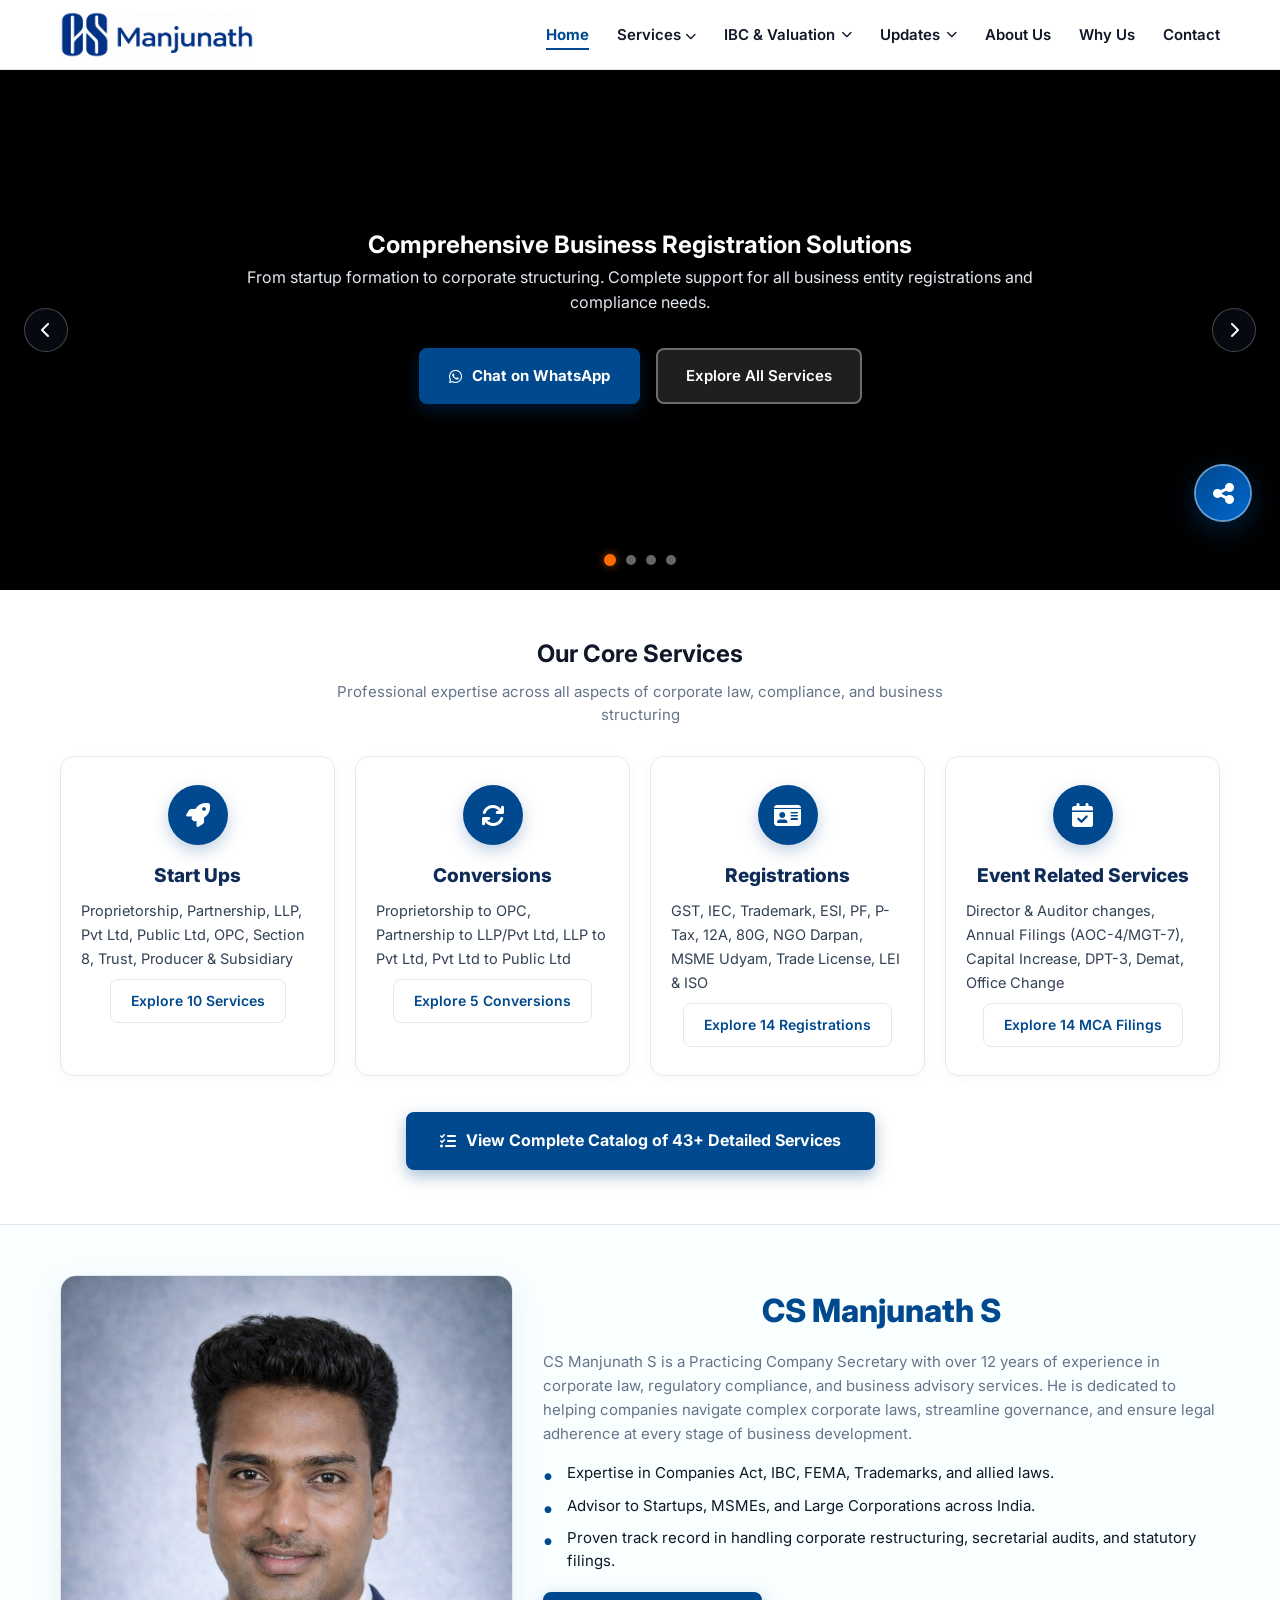
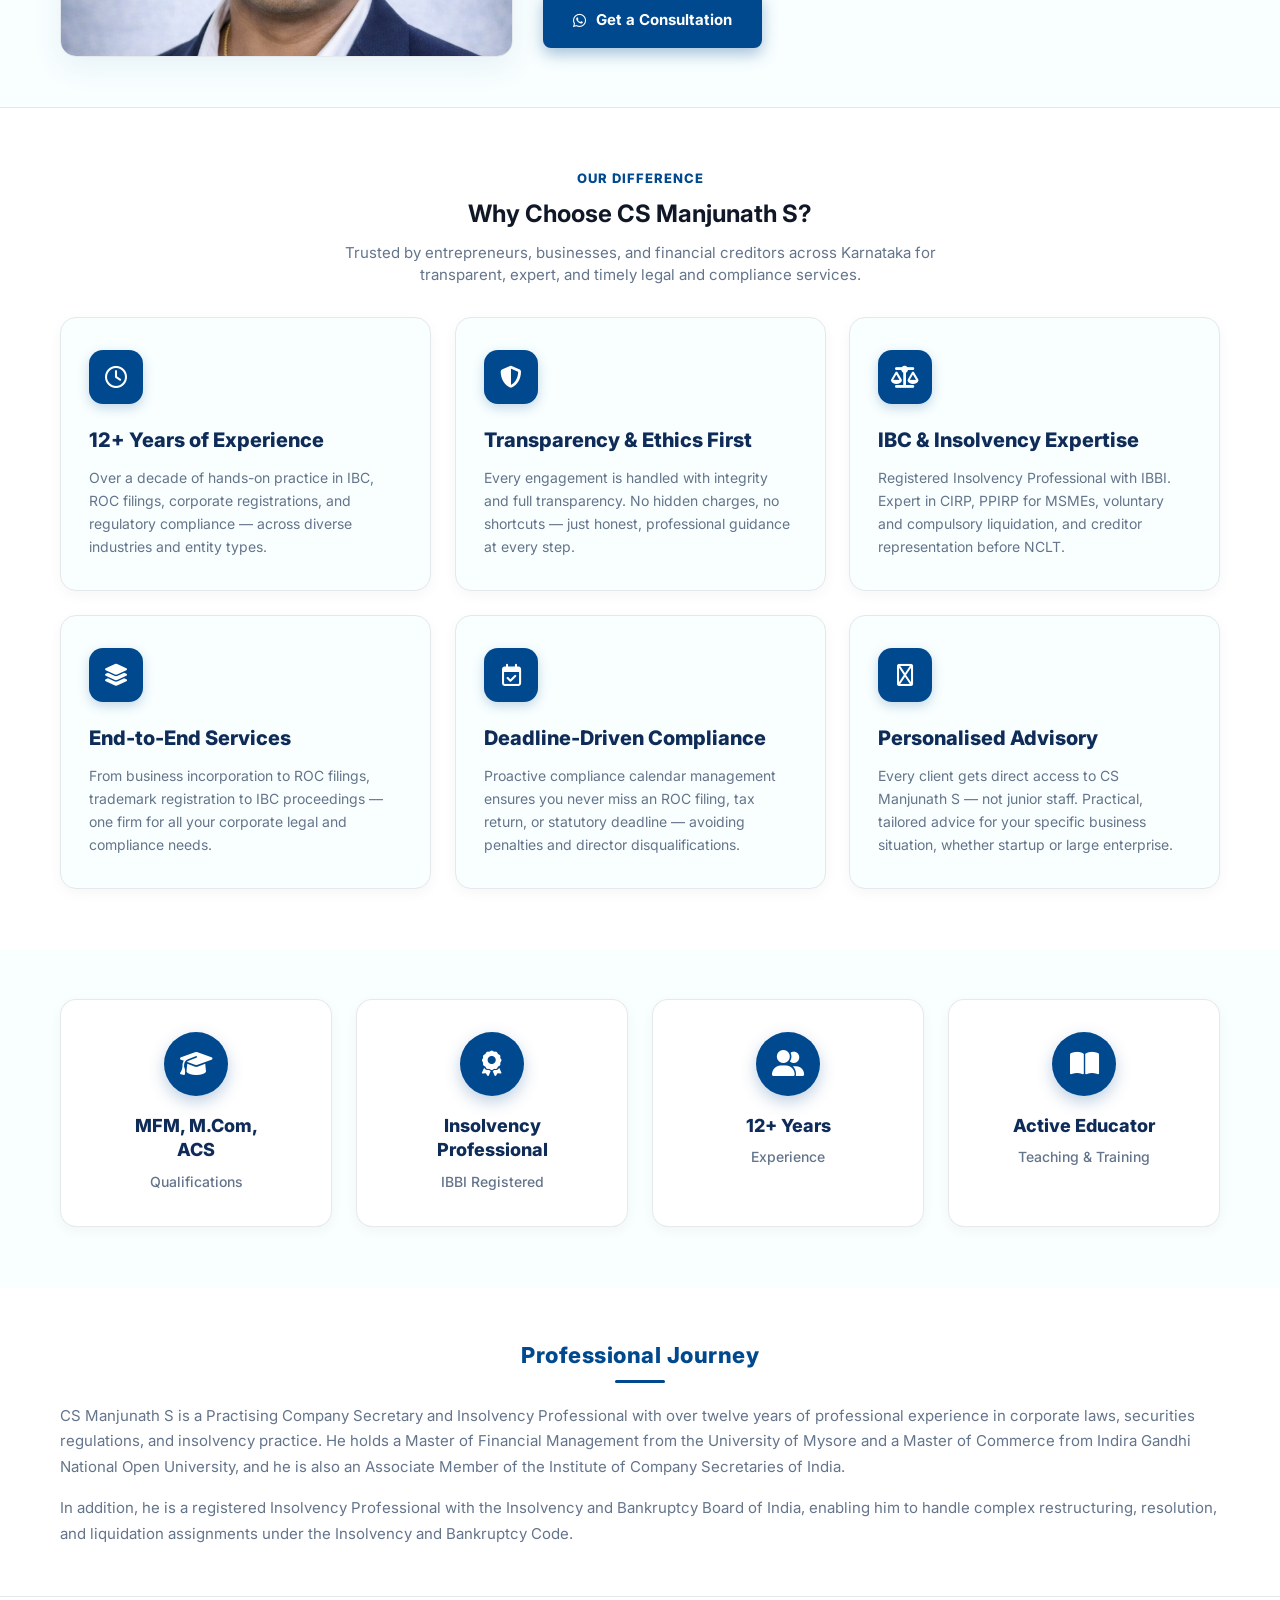
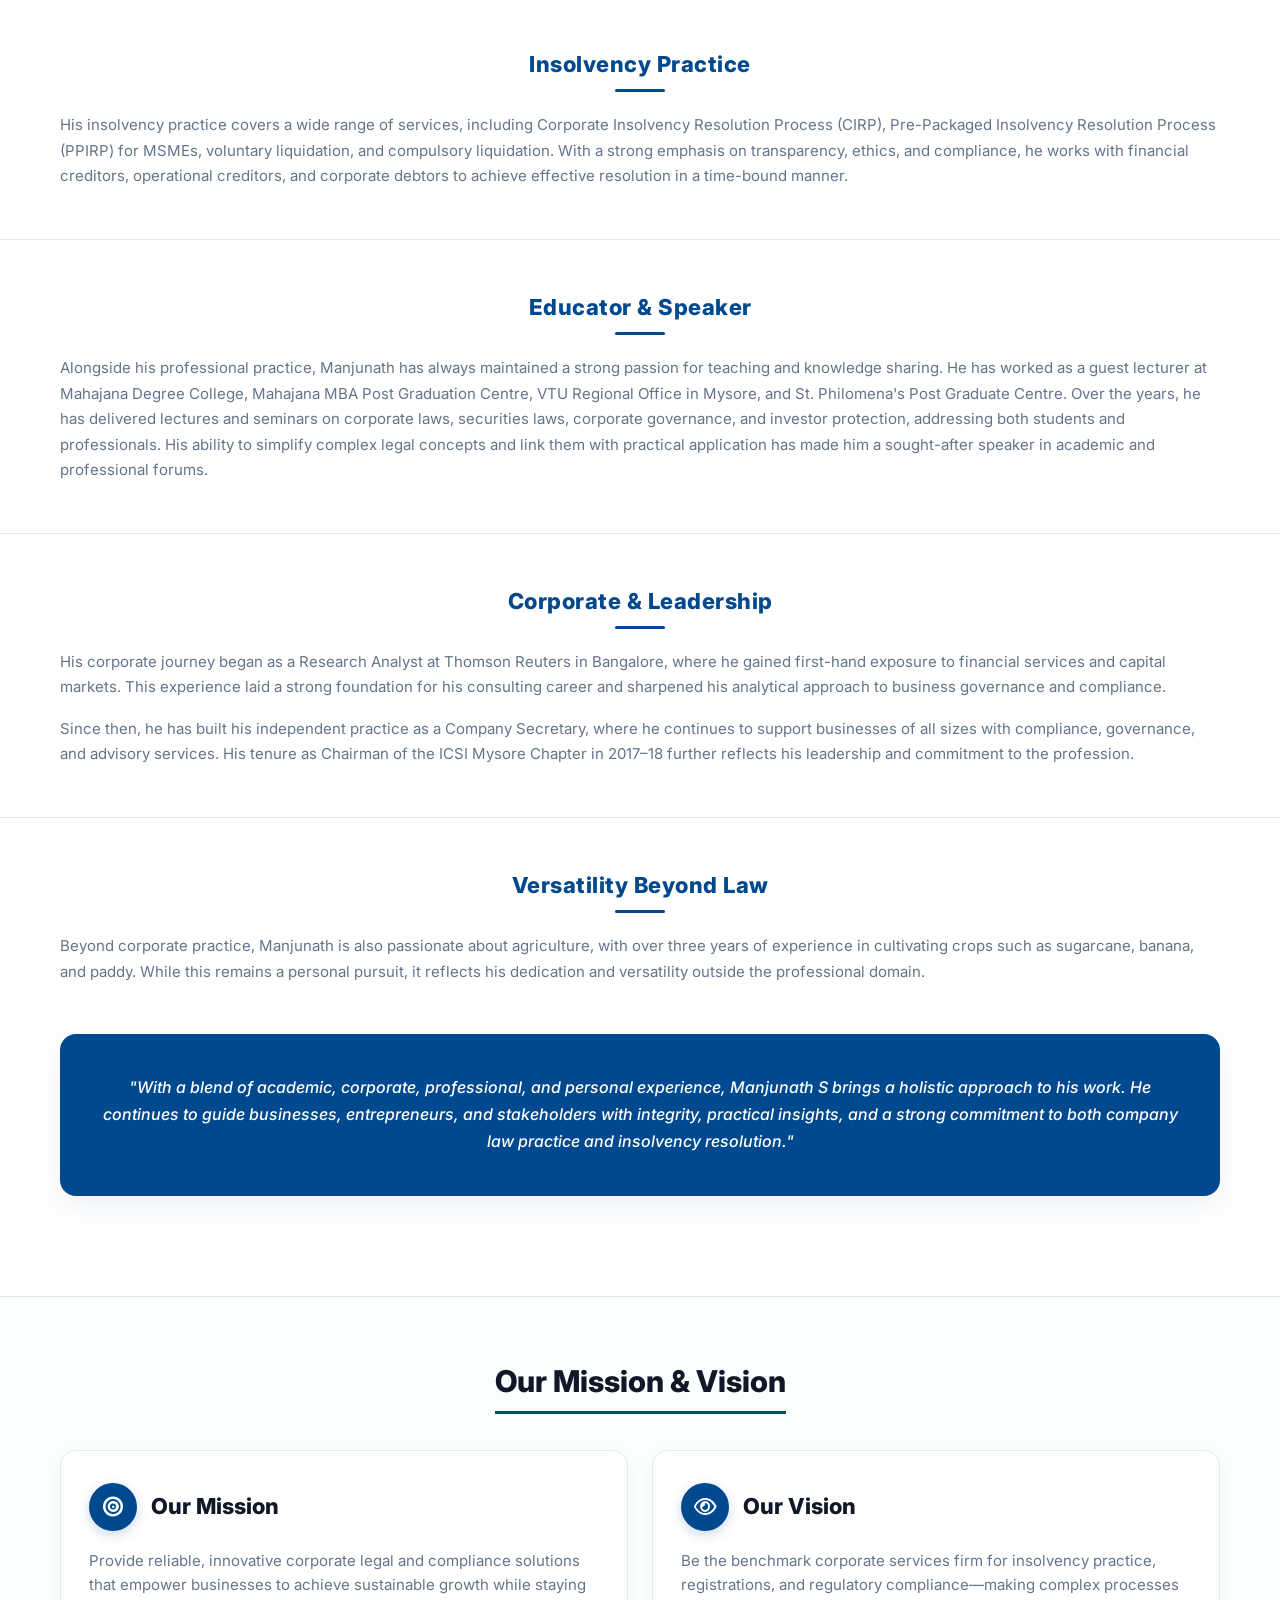
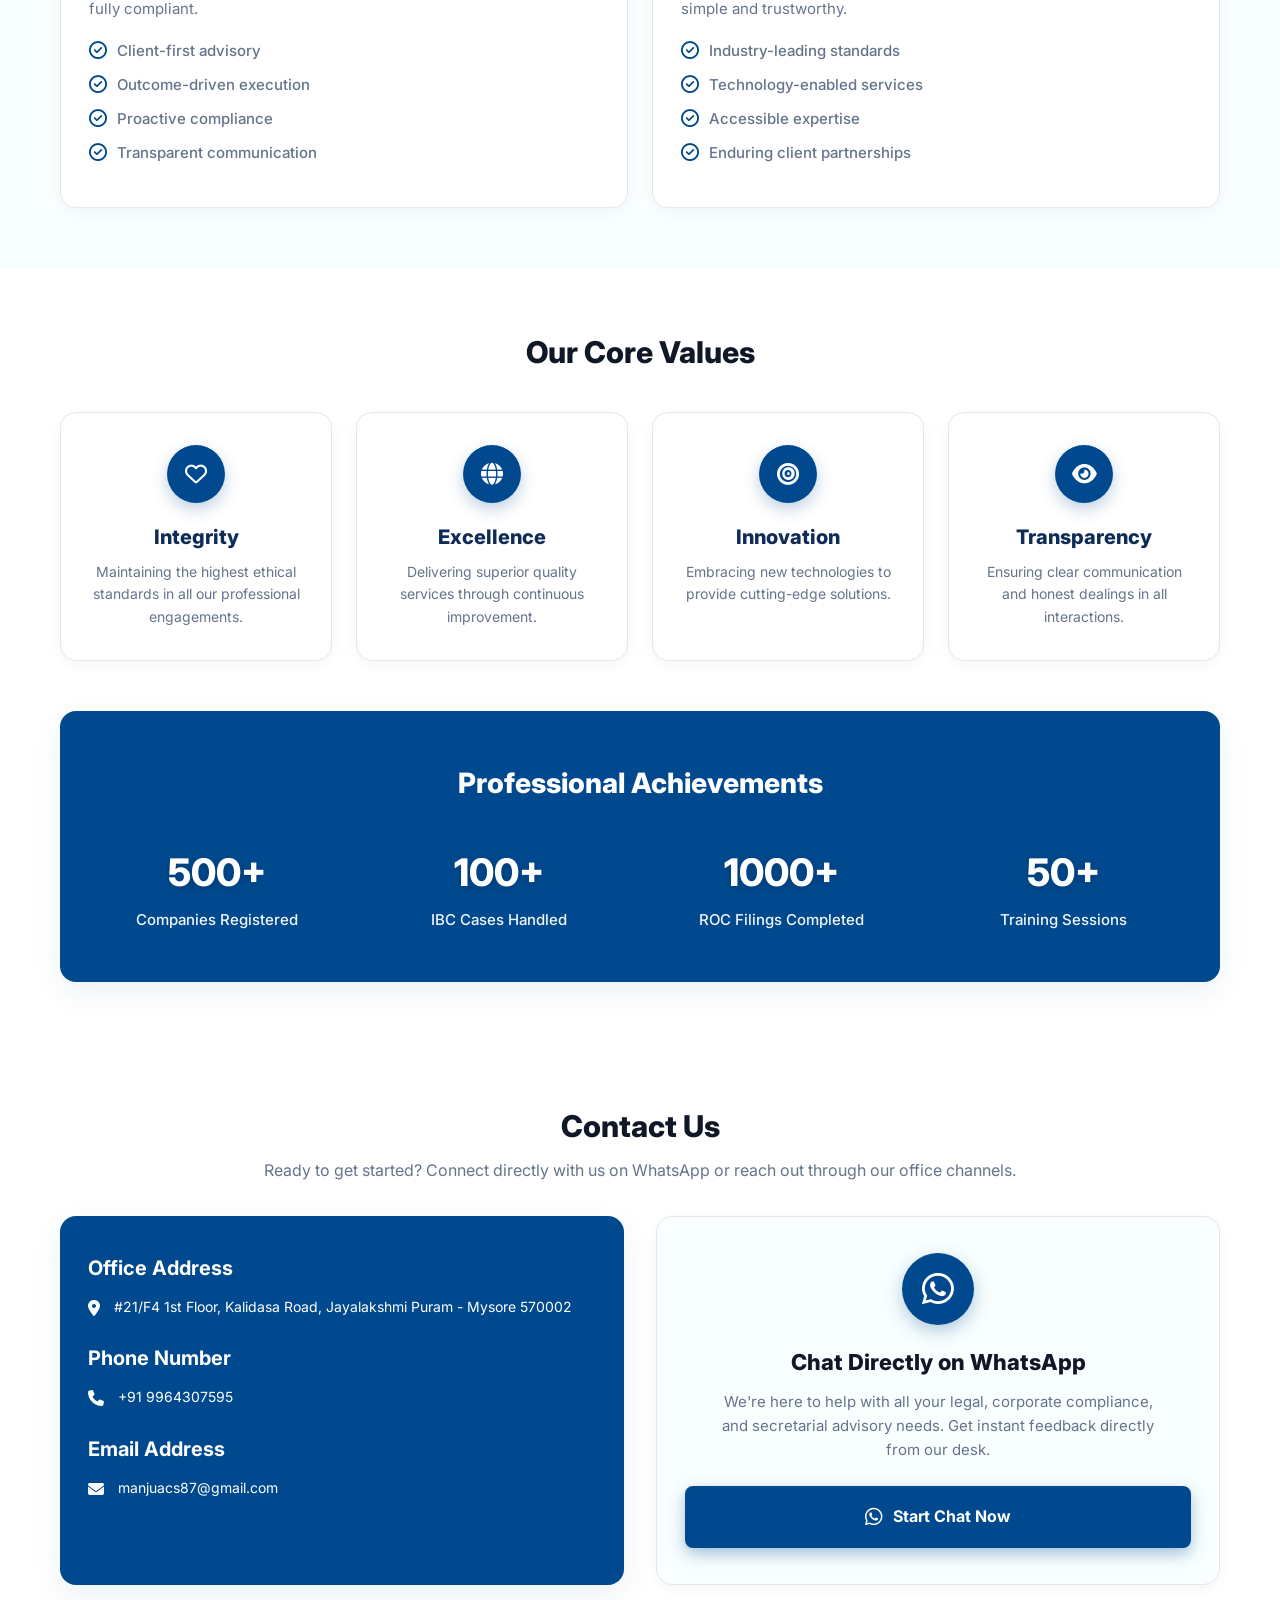
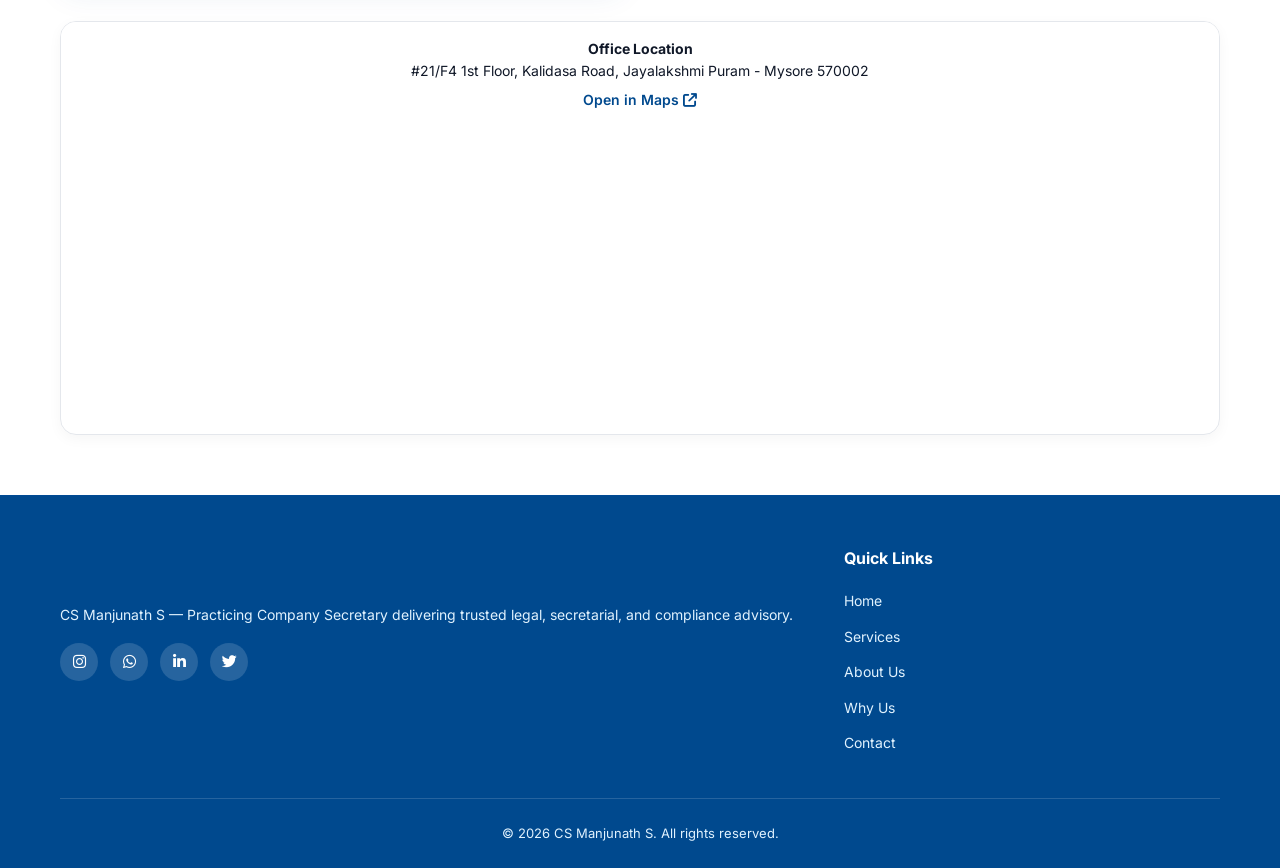
==== index.html @ 54cbf6e0 "Add Google Search Console verification meta tag to all pages" ====
<!DOCTYPE html>
<html lang="en">
<head>
    <meta charset="UTF-8">
    <meta name="google-site-verification" content="hs1H9iYEh0L45tW0rpivCThTVf-tTQm9_wC4RE9LnFQ">
    <meta name="viewport" content="width=device-width, initial-scale=1.0">
        <!-- Primary SEO Meta Tags -->
    <meta name="description" content="CS Manjunath S – Top-rated Practicing Company Secretary in Mysuru (Mysore), Karnataka. Expert in company registration, ROC filings, IBC, FEMA, Trademark & Secretarial Audit. Trusted by startups, MSMEs & corporates across Karnataka.">
    <meta name="keywords" content="company secretary Mysuru, company secretary Mysore, CS Manjunath, corporate compliance Mysuru, business registration Mysore, ROC filing Mysuru, company law Mysore, startup registration Mysuru, trademark registration Mysore, FEMA compliance Karnataka, secretarial audit Mysuru, sole proprietorship Mysore, private limited company registration Mysuru, partnership firm Mysore, LLP registration Mysuru">
    <meta name="author" content="CS Manjunath S">
    <meta name="robots" content="index, follow, max-snippet:-1, max-image-preview:large, max-video-preview:-1">
    <meta name="geo.region" content="IN-KA">
    <meta name="geo.placename" content="Mysuru, Karnataka, India">
    <meta name="language" content="English">

    <!-- Canonical URL -->
    <link rel="canonical" href="https://www.csmanjunath.com/index.html">

    <!-- Open Graph / Facebook / WhatsApp / LinkedIn -->
    <meta property="og:type" content="website">
    <meta property="og:url" content="https://www.csmanjunath.com/">
    <meta property="og:title" content="CS Manjunath S – Practicing Company Secretary | Mysuru, Karnataka">
    <meta property="og:description" content="Expert company secretary services in Mysuru. Business registration, ROC filings, IBC advisory, FEMA compliance, Trademark. Trusted by 500+ clients across Karnataka.">
    <meta property="og:image" content="https://www.csmanjunath.com/cs_manjunath_profile.jpg">
    <meta property="og:image:width" content="800">
    <meta property="og:image:height" content="1000">
    <meta property="og:site_name" content="CS Manjunath S | Company Secretary Mysuru">
    <meta property="og:locale" content="en_IN">

    <!-- Twitter Card -->
    <meta name="twitter:card" content="summary_large_image">
    <meta name="twitter:title" content="CS Manjunath S – Practicing Company Secretary | Mysuru, Karnataka">
    <meta name="twitter:description" content="Expert company secretary services in Mysuru. Business registration, ROC filings, IBC advisory, FEMA compliance, Trademark. Trusted by 500+ clients across Karnataka.">
    <meta name="twitter:image" content="https://www.csmanjunath.com/cs_manjunath_profile.jpg">
    
    <!-- ProfessionalService + LocalBusiness Schema (Homepage) -->
    <script type="application/ld+json">
    {
      "@context": "https://schema.org",
      "@type": ["ProfessionalService", "LocalBusiness"],
      "name": "CS Manjunath S – Company Secretary",
      "alternateName": "CS Manjunath",
      "description": "Practicing Company Secretary in Mysuru offering corporate law, business registration, ROC filings, IBC advisory, FEMA, Trademark and compliance services.",
      "url": "https://www.csmanjunath.com",
      "logo": "https://www.csmanjunath.com/cs_manjunath_logo.png",
      "image": "https://www.csmanjunath.com/cs_manjunath_profile.jpg",
      "telephone": "+91-9964307595",
      "email": "csmanjunaths@gmail.com",
      "founder": {
        "@type": "Person",
        "name": "Manjunath S",
        "jobTitle": "Practicing Company Secretary",
        "honorificPrefix": "CS",
        "alumniOf": "Institute of Company Secretaries of India (ICSI)"
      },
      "address": {
        "@type": "PostalAddress",
        "addressLocality": "Mysuru",
        "addressRegion": "Karnataka",
        "addressCountry": "IN"
      },
      "geo": {
        "@type": "GeoCoordinates",
        "latitude": "12.2958",
        "longitude": "76.6394"
      },
      "areaServed": [
        { "@type": "City", "name": "Mysuru" },
        { "@type": "City", "name": "Mysore" },
        { "@type": "State", "name": "Karnataka" },
        { "@type": "Country", "name": "India" }
      ],
      "hasOfferCatalog": {
        "@type": "OfferCatalog",
        "name": "Company Secretary Services",
        "itemListElement": [
          { "@type": "Offer", "itemOffered": { "@type": "Service", "name": "Company Registration & Incorporation" } },
          { "@type": "Offer", "itemOffered": { "@type": "Service", "name": "ROC Filings & Annual Compliance" } },
          { "@type": "Offer", "itemOffered": { "@type": "Service", "name": "IBC & Insolvency Advisory" } },
          { "@type": "Offer", "itemOffered": { "@type": "Service", "name": "Trademark Registration" } },
          { "@type": "Offer", "itemOffered": { "@type": "Service", "name": "FEMA Compliance" } },
          { "@type": "Offer", "itemOffered": { "@type": "Service", "name": "Secretarial Audit" } },
          { "@type": "Offer", "itemOffered": { "@type": "Service", "name": "Business Valuation" } }
        ]
      },
      "sameAs": [
        "https://www.instagram.com/manjuacs33",
        "https://wa.me/919964307595"
      ],
      "priceRange": "₹₹",
      "openingHours": "Mo-Sa 09:00-18:00",
      "currenciesAccepted": "INR",
      "paymentAccepted": "Cash, Bank Transfer, UPI"
    }
    </script>
    <!-- BreadcrumbList Schema -->
    <script type="application/ld+json">
    {
      "@context": "https://schema.org",
      "@type": "BreadcrumbList",
      "itemListElement": [
        { "@type": "ListItem", "position": 1, "name": "Home", "item": "https://www.csmanjunath.com/" }
      ]
    }
    </script>
    <title>CS Manjunath S | Practicing Company Secretary Mysuru | Corporate Law & Compliance</title>
    <!-- Font Awesome Icons -->
    <link rel="stylesheet" href="https://cdnjs.cloudflare.com/ajax/libs/font-awesome/6.4.0/css/all.min.css">
    <!-- Google Fonts (Inter) -->
    <link href="https://fonts.googleapis.com/css2?family=Inter:wght@400;500;600;700;800&display=swap" rel="stylesheet">
    
    <link rel="stylesheet" href="style.css">
</head>
<body id="top-anchor">
    <h1 class="seo-h1-hidden">Practicing Company Secretary in Mysuru | CS Manjunath S</h1>

    <!-- Header Navigation (Ordered: Home -> Services -> About Us -> Why Us -> Contact) -->
        <!-- Header Navigation -->
        <!-- Header Navigation -->
    <header>
        <div class="container nav-wrapper">
            <div class="logo" id="logoHomeBtn">
                <a href="index.html" id="logoLink">
                    <img src="cs_manjunath_logo.png" alt="CS Manjunath Logo" class="brand-logo-img">
                </a>
            </div>
            <ul class="nav-links" id="navLinks">
                <li><a href="index.html" class="active-nav">Home</a></li>
                <li class="nav-dropdown">
                    <a href="services.html" >Services <i class="fa-solid fa-chevron-down dropdown-arrow"></i></a>
                    <ul class="dropdown-menu">
                        <li class="has-nested">
                            <a href="services.html?part=part-1"><i class="fa-solid fa-rocket"></i> Part 1 - Start-ups and Incorporation <i class="fa-solid fa-chevron-right nested-arrow"></i></a>
                            <ul class="nested-sub-menu">
    <li><a href="services.html?part=part-1&service=sole-proprietorship">Sole Proprietorship</a></li>
    <li><a href="services.html?part=part-1&service=partnership-firm">Partnership Firm</a></li>
    <li><a href="services.html?part=part-1&service=limited-liability-partnership-llp">Limited Liability Partnership (LLP)</a></li>
    <li><a href="services.html?part=part-1&service=private-limited-company">Private Limited Company</a></li>
    <li><a href="services.html?part=part-1&service=public-limited-company">Public Limited Company</a></li>
    <li><a href="services.html?part=part-1&service=one-person-company-opc">One Person Company (OPC)</a></li>
    <li><a href="services.html?part=part-1&service=section-8-company-ngo">Section 8 Company (NGO)</a></li>
    <li><a href="services.html?part=part-1&service=trust">Trust</a></li>
    <li><a href="services.html?part=part-1&service=producer-company">PRODUCER COMPANY</a></li>
    <li><a href="services.html?part=part-1&service=indian-subsidiary-company">INDIAN SUBSIDIARY COMPANY</a></li>
</ul>

                        </li>
                        <li class="has-nested">
                            <a href="services.html?part=part-2"><i class="fa-solid fa-arrows-rotate"></i> Part 2 - Business Conversion <i class="fa-solid fa-chevron-right nested-arrow"></i></a>
                            <ul class="nested-sub-menu">
    <li><a href="services.html?part=part-2&service=proprietorship-to-opc-one-person-company">Proprietorship to OPC (One Person Company)</a></li>
    <li><a href="services.html?part=part-2&service=partnership-firm-to-llp">Partnership Firm to LLP</a></li>
    <li><a href="services.html?part=part-2&service=partnership-firm-to-private-limited-company">Partnership Firm to Private Limited Company</a></li>
    <li><a href="services.html?part=part-2&service=llp-to-private-limited-company">LLP to Private Limited Company</a></li>
    <li><a href="services.html?part=part-2&service=private-limited-company-to-public-limited-company">Private Limited Company to Public Limited Company</a></li>
</ul>

                        </li>
                        <li class="has-nested">
                            <a href="services.html?part=part-3"><i class="fa-solid fa-id-card"></i> Part 3 - Registrations <i class="fa-solid fa-chevron-right nested-arrow"></i></a>
                            <ul class="nested-sub-menu">
    <li><a href="services.html?part=part-3&service=gst-registration-including-amendments-lut">GST Registration (Including Amendments & LUT)</a></li>
    <li><a href="services.html?part=part-3&service=iec-code-import-export-code">IEC Code (Import Export Code)</a></li>
    <li><a href="services.html?part=part-3&service=trademark-registration">Trademark Registration</a></li>
    <li><a href="services.html?part=part-3&service=esi-registration">ESI Registration</a></li>
    <li><a href="services.html?part=part-3&service=pf-registration">PF Registration</a></li>
    <li><a href="services.html?part=part-3&service=professional-tax-registration">Professional Tax Registration</a></li>
    <li><a href="services.html?part=part-3&service=12a-registration">12A Registration</a></li>
    <li><a href="services.html?part=part-3&service=80g-registration">80G Registration</a></li>
    <li><a href="services.html?part=part-3&service=ngo-darpan-registration">NGO Darpan Registration</a></li>
    <li><a href="services.html?part=part-3&service=shops-establishment-registration">Shops & Establishment Registration</a></li>
    <li><a href="services.html?part=part-3&service=udyam-registration-msme">Udyam Registration (MSME)</a></li>
    <li><a href="services.html?part=part-3&service=trade-license">Trade License</a></li>
    <li><a href="services.html?part=part-3&service=legal-entity-identifier-lei">Legal Entity Identifier (LEI)</a></li>
    <li><a href="services.html?part=part-3&service=iso-registration">ISO Registration</a></li>
</ul>

                        </li>
                        <li class="has-nested">
                            <a href="services.html?part=part-4"><i class="fa-solid fa-briefcase"></i> Part 4 - Corporate Advisory Services <i class="fa-solid fa-chevron-right nested-arrow"></i></a>
                            <ul class="nested-sub-menu">
    <li><a href="services.html?part=part-4&service=secretarial-audit-legal-due-diligence">Secretarial Audit & Legal Due Diligence</a></li>
    <li><a href="services.html?part=part-4&service=board-general-meeting-advisory">Board & General Meeting Advisory</a></li>
    <li><a href="services.html?part=part-4&service=corporate-governance-policy-drafting">Corporate Governance & Policy Drafting</a></li>
</ul>

                        </li>
                        <li class="has-nested">
                            <a href="services.html?part=part-5"><i class="fa-solid fa-calendar-check"></i> Part 5 - MCA Event-Based Services <i class="fa-solid fa-chevron-right nested-arrow"></i></a>
                            <ul class="nested-sub-menu">
    <li><a href="services.html?part=part-5&service=appointment-of-director">Appointment of Director</a></li>
    <li><a href="services.html?part=part-5&service=removal-of-director">Removal of Director</a></li>
    <li><a href="services.html?part=part-5&service=auditor-appointment">Auditor Appointment</a></li>
    <li><a href="services.html?part=part-5&service=auditor-removal">Auditor Removal</a></li>
    <li><a href="services.html?part=part-5&service=annual-filing-aoc-4-mgt-7-mgt-7a">Annual Filing – AOC-4, MGT-7 & MGT-7A</a></li>
    <li><a href="services.html?part=part-5&service=increase-in-authorised-capital">Increase in Authorised Capital</a></li>
    <li><a href="services.html?part=part-5&service=dpt-3-filing">DPT-3 Filing</a></li>
    <li><a href="services.html?part=part-5&service=llp-form-11-llp-form-8">LLP Form 11 & LLP Form 8</a></li>
    <li><a href="services.html?part=part-5&service=dormant-status">Dormant Status</a></li>
    <li><a href="services.html?part=part-5&service=share-transfer-transmission">Share Transfer & Transmission</a></li>
    <li><a href="services.html?part=part-5&service=dematerialisation-demat-of-shares">Dematerialisation (Demat) of Shares</a></li>
    <li><a href="services.html?part=part-5&service=name-change-of-company">Name Change of Company</a></li>
    <li><a href="services.html?part=part-5&service=registered-office-change">Registered Office Change</a></li>
    <li><a href="services.html?part=part-5&service=din-dir-3-kyc-e-kyc">DIN & DIR-3 KYC / e-KYC</a></li>
</ul>

                        </li>
                    </ul>
                </li>
                <li class="nav-dropdown">
                    <a href="ibc-valuation.html" class="dropdown-toggle">IBC & Valuation <i class="fa-solid fa-chevron-down dropdown-arrow"></i></a>
                    <ul class="dropdown-menu">
                        <li><a href="ibc-valuation.html?sec=voluntary-liquidation"><i class="fa-solid fa-handshake-slash"></i> Voluntary Liquidation</a></li>
                        <li><a href="ibc-valuation.html?sec=distressed-companies"><i class="fa-solid fa-triangle-exclamation"></i> Financially Distressed Companies</a></li>
                        <li><a href="ibc-valuation.html?sec=creditor-claims"><i class="fa-solid fa-file-invoice-dollar"></i> Creditor Claims & Debt Matters</a></li>
                        <li><a href="ibc-valuation.html?sec=cirp-process"><i class="fa-solid fa-diagram-project"></i> CIRP Process & Timeline</a></li>
                        <li><a href="ibc-valuation.html?sec=valuation-info"><i class="fa-solid fa-chart-line"></i> Valuation Information</a></li>
                    </ul>
                </li>
                <li class="nav-dropdown">
                    <a href="updates.html" class="dropdown-toggle">Updates <i class="fa-solid fa-chevron-down dropdown-arrow"></i></a>
                    <ul class="dropdown-menu">
                        <li><a href="updates.html?cat=mca"><i class="fa-solid fa-building"></i> Companies Act & MCA Updates</a></li>
                        <li><a href="updates.html?cat=llp"><i class="fa-solid fa-handshake"></i> LLP Compliance Updates</a></li>
                        <li><a href="updates.html?cat=ibc"><i class="fa-solid fa-gavel"></i> IBC & IBBI Circulars</a></li>
                        <li><a href="updates.html?cat=rera"><i class="fa-solid fa-city"></i> RERA Updates</a></li>
                        <li><a href="updates.html?cat=annual"><i class="fa-solid fa-calendar-days"></i> Director & Annual Compliance</a></li>
                    </ul>
                </li>
                <li><a href="index.html#about">About Us</a></li>
                <li><a href="index.html#why-us">Why Us</a></li>
                <li><a href="index.html#contact">Contact</a></li>
            </ul>
            <div class="menu-toggle" id="menuToggle">
                <i class="fa-solid fa-bars"></i>
            </div>
        </div>
    </header>

    <!-- Dissolving Auto-Sliding Hero Carousel Section -->
    <div class="hero-slider-wrapper">
        <div class="slider-track" id="sliderTrack">

            <!-- Slide 2: Business Registration -->
            <div class="slide slide-1 active-slide">
                <div class="container">
                    <div class="hero-content">
                        <h2>Comprehensive Business Registration Solutions</h2>
                        <p>From startup formation to corporate structuring. Complete support for all business entity registrations and compliance needs.</p>
                        <div class="hero-buttons">
                            <a href="https://wa.me/919964307595?text=Hello%20CS%20Manjunath%20S,%20I%20would%20like%20to%20get%20a%20consultation." target="_blank" class="btn btn-whatsapp">
                                <i class="fa-brands fa-whatsapp"></i> Chat on WhatsApp
                            </a>
                            <a href="services.html" class="btn btn-secondary">Explore All Services</a>
                        </div>
                    </div>
                </div>
            </div>

            <!-- Slide 3: Corporate Compliance -->
            <div class="slide slide-2">
                <div class="container">
                    <div class="hero-content">
                        <h2>Strategic Corporate Compliance Management</h2>
                        <p>Stay compliant with statutory requirements, GST, TDS, Income Tax, and direct tax obligations. Expert advisory for sustainable growth.</p>
                        <div class="hero-buttons">
                            <a href="https://wa.me/919964307595?text=Hello%20CS%20Manjunath%20S,%20I%20would%20like%20to%20get%20a%20consultation." target="_blank" class="btn btn-whatsapp">
                                <i class="fa-brands fa-whatsapp"></i> Chat on WhatsApp
                            </a>
                            <a href="services.html" class="btn btn-secondary">Explore All Services</a>
                        </div>
                    </div>
                </div>
            </div>

            <!-- Slide 4: ROC Filings -->
            <div class="slide slide-3">
                <div class="container">
                    <div class="hero-content">
                        <h2>ROC Filings & Annual Compliance</h2>
                        <p>Annual returns, event-based filings, director KYC, and secretarial audit — timely and accurate ROC compliance for all entity types.</p>
                        <div class="hero-buttons">
                            <a href="https://wa.me/919964307595?text=Hello%20CS%20Manjunath%20S,%20I%20would%20like%20to%20get%20a%20consultation." target="_blank" class="btn btn-whatsapp">
                                <i class="fa-brands fa-whatsapp"></i> Chat on WhatsApp
                            </a>
                            <a href="services.html" class="btn btn-secondary">Explore All Services</a>
                        </div>
                    </div>
                </div>
            </div>

            <!-- Slide 1: Expert Insolvency -->
            <div class="slide slide-4">
                <div class="container">
                    <div class="hero-content">
                        <h2>Expert Insolvency & Bankruptcy Services</h2>
                        <p>Navigate complex IBC proceedings with confidence. Professional guidance for CIRP, liquidation, and MSME resolutions.</p>
                        <div class="hero-buttons">
                            <a href="https://wa.me/919964307595?text=Hello%20CS%20Manjunath%20S,%20I%20would%20like%20to%20get%20a%20consultation." target="_blank" class="btn btn-whatsapp">
                                <i class="fa-brands fa-whatsapp"></i> Chat on WhatsApp
                            </a>
                            <a href="services.html" class="btn btn-secondary">Explore All Services</a>
                        </div>
                    </div>
                </div>
            </div>

        </div>

                <!-- Arrow Navigation Controls -->
        <button class="slider-arrow slider-arrow-prev" id="sliderPrevBtn" aria-label="Previous Slide"><i class="fa-solid fa-chevron-left"></i></button>
        <button class="slider-arrow slider-arrow-next" id="sliderNextBtn" aria-label="Next Slide"><i class="fa-solid fa-chevron-right"></i></button>

        <!-- Indicator Dots -->
        <div class="slider-controls" id="sliderDots">
            <span class="dot active" data-index="0"></span>
            <span class="dot" data-index="1"></span>
            <span class="dot" data-index="2"></span>
            <span class="dot" data-index="3"></span>
        </div>
    </div>

    <!-- Floating Social Media FAB -->
    <div class="social-fab-container" id="socialFab">
        <div class="social-fab-items" id="socialFabItems">
            <a href="https://wa.me/919964307595?text=Hello%20CS%20Manjunath%20S,%20I%20would%20like%20to%20get%20a%20consultation." target="_blank" class="fab-item fab-whatsapp" title="WhatsApp">
                <i class="fa-brands fa-whatsapp"></i>
            </a>
            <a href="https://www.instagram.com/manjuacs33?igsh=MTY2Y3MxbTcycDkwYg==" target="_blank" class="fab-item fab-instagram" title="Instagram">
                <i class="fa-brands fa-instagram"></i>
            </a>
            <a href="#" target="_blank" class="fab-item fab-facebook" title="Facebook">
                <i class="fa-brands fa-facebook-f"></i>
            </a>
            <a href="#" target="_blank" class="fab-item fab-linkedin" title="LinkedIn">
                <i class="fa-brands fa-linkedin-in"></i>
            </a>
            <a href="#" target="_blank" class="fab-item fab-youtube" title="YouTube">
                <i class="fa-brands fa-youtube"></i>
            </a>
            <a href="#" target="_blank" class="fab-item fab-x" title="X (Twitter)">
                <i class="fa-brands fa-x-twitter"></i>
            </a>
        </div>
        <button class="fab-toggle" id="fabToggleBtn" aria-label="Social Media Links">
            <i class="fa-solid fa-share-nodes fab-icon-open"></i>
            <i class="fa-solid fa-xmark fab-icon-close"></i>
        </button>
    </div>

    <!-- Our Core Services Section (Positioned FIRST below Hero Carousel) -->
    <section class="core-services-section" id="core-services">
        <div class="container">
            <h2>Our Core Services</h2>
            <p class="section-header-subtitle">Professional expertise across all aspects of corporate law, compliance, and business structuring</p>

                        <div class="services-card-grid">
                
                <!-- Part 1 -->
                <div class="service-card">
                    <div class="service-icon-box">
                        <i class="fa-solid fa-rocket"></i>
                    </div>
                    <h4>Start Ups</h4>
                    <p>Proprietorship, Partnership, LLP, Pvt Ltd, Public Ltd, OPC, Section 8, Trust, Producer & Subsidiary</p>
                    <a href="services.html#start-ups" class="btn btn-outline">Explore 10 Services</a>
                </div>

                <!-- Part 2 -->
                <div class="service-card">
                    <div class="service-icon-box">
                        <i class="fa-solid fa-arrows-rotate"></i>
                    </div>
                    <h4>Conversions</h4>
                    <p>Proprietorship to OPC, Partnership to LLP/Pvt Ltd, LLP to Pvt Ltd, Pvt Ltd to Public Ltd</p>
                    <a href="services.html#conversion" class="btn btn-outline">Explore 5 Conversions</a>
                </div>

                <!-- Part 3 -->
                <div class="service-card">
                    <div class="service-icon-box">
                        <i class="fa-solid fa-id-card"></i>
                    </div>
                    <h4>Registrations</h4>
                    <p>GST, IEC, Trademark, ESI, PF, P-Tax, 12A, 80G, NGO Darpan, MSME Udyam, Trade License, LEI & ISO</p>
                    <a href="services.html#registrations" class="btn btn-outline">Explore 14 Registrations</a>
                </div>

                <!-- Part 5 -->
                <div class="service-card">
                    <div class="service-icon-box">
                        <i class="fa-solid fa-calendar-check"></i>
                    </div>
                    <h4>Event Related Services</h4>
                    <p>Director & Auditor changes, Annual Filings (AOC-4/MGT-7), Capital Increase, DPT-3, Demat, Office Change</p>
                    <a href="services.html#event-related" class="btn btn-outline">Explore 14 MCA Filings</a>
                </div>

            </div>
            
            <div style="text-align: center; margin-top: 35px;">
                <a href="services.html" class="btn btn-whatsapp" style="background: var(--blue-primary); padding: 14px 32px; font-size: 16px;">
                    <i class="fa-solid fa-list-check"></i> View Complete Catalog of 43+ Detailed Services
                </a>
            </div>
        </div>
    </section>

    <!-- Main Profile / About Us Section (Positioned SECOND) -->
    <section class="profile-section" id="about">
        <div class="container">
            <div class="profile-flex">
                <div class="profile-image">
                    <img src="cs_manjunath_profile.jpg" alt="CS Manjunath S Profile Picture">
                </div>
                <div class="profile-info">
                    <h2>CS Manjunath S</h2>
                    <p>CS Manjunath S is a Practicing Company Secretary with over 12 years of experience in corporate law, regulatory compliance, and business advisory services. He is dedicated to helping companies navigate complex corporate laws, streamline governance, and ensure legal adherence at every stage of business development.</p>
                    <ul class="bullet-list">
                        <li>Expertise in Companies Act, IBC, FEMA, Trademarks, and allied laws.</li>
                        <li>Advisor to Startups, MSMEs, and Large Corporations across India.</li>
                        <li>Proven track record in handling corporate restructuring, secretarial audits, and statutory filings.</li>
                    </ul>
                    <div class="profile-btn-wrapper">
                        <a href="https://wa.me/919964307595?text=Hello%20CS%20Manjunath%20S,%20I%20would%20like%20to%20get%20a%20consultation." target="_blank" class="btn btn-whatsapp">
                            <i class="fa-brands fa-whatsapp"></i> Get a Consultation
                        </a>
                    </div>
                </div>
            </div>
        </div>
    </section>

    <!-- Why Choose CS Manjunath S? Section -->
    <section class="why-choose-section" id="why-us">
        <div class="container">
            <div class="category-eyebrow">OUR DIFFERENCE</div>
            <h2>Why Choose CS Manjunath S?</h2>
            <p class="section-header-subtitle">Trusted by entrepreneurs, businesses, and financial creditors across Karnataka for transparent, expert, and timely legal and compliance services.</p>

            <div class="why-choose-grid">
                
                <!-- Reason 1 -->
                <div class="why-card">
                    <div class="why-icon-box">
                        <i class="fa-regular fa-clock"></i>
                    </div>
                    <h4>12+ Years of Experience</h4>
                    <p>Over a decade of hands-on practice in IBC, ROC filings, corporate registrations, and regulatory compliance — across diverse industries and entity types.</p>
                </div>

                <!-- Reason 2 -->
                <div class="why-card">
                    <div class="why-icon-box">
                        <i class="fa-solid fa-shield-halved"></i>
                    </div>
                    <h4>Transparency & Ethics First</h4>
                    <p>Every engagement is handled with integrity and full transparency. No hidden charges, no shortcuts — just honest, professional guidance at every step.</p>
                </div>

                <!-- Reason 3 -->
                <div class="why-card">
                    <div class="why-icon-box">
                        <i class="fa-solid fa-scale-balanced"></i>
                    </div>
                    <h4>IBC & Insolvency Expertise</h4>
                    <p>Registered Insolvency Professional with IBBI. Expert in CIRP, PPIRP for MSMEs, voluntary and compulsory liquidation, and creditor representation before NCLT.</p>
                </div>

                <!-- Reason 4 -->
                <div class="why-card">
                    <div class="why-icon-box">
                        <i class="fa-solid fa-layer-group"></i>
                    </div>
                    <h4>End-to-End Services</h4>
                    <p>From business incorporation to ROC filings, trademark registration to IBC proceedings — one firm for all your corporate legal and compliance needs.</p>
                </div>

                <!-- Reason 5 -->
                <div class="why-card">
                    <div class="why-icon-box">
                        <i class="fa-regular fa-calendar-check"></i>
                    </div>
                    <h4>Deadline-Driven Compliance</h4>
                    <p>Proactive compliance calendar management ensures you never miss an ROC filing, tax return, or statutory deadline — avoiding penalties and director disqualifications.</p>
                </div>

                <!-- Reason 6 -->
                <div class="why-card">
                    <div class="why-icon-box">
                        <i class="fa-regular fa-user-check"></i>
                    </div>
                    <h4>Personalised Advisory</h4>
                    <p>Every client gets direct access to CS Manjunath S — not junior staff. Practical, tailored advice for your specific business situation, whether startup or large enterprise.</p>
                </div>

            </div>
        </div>
    </section>

    <!-- 2x2 Feature Grid Badges -->
    <section class="feature-grid-section">
        <div class="container">
            <div class="feature-grid">
                
                <!-- Card 1 -->
                <div class="feature-card">
                    <div class="icon-circle"><i class="fa-solid fa-graduation-cap"></i></div>
                    <h4>MFM, M.Com,<br>ACS</h4>
                    <span class="sub-text">Qualifications</span>
                </div>

                <!-- Card 2 -->
                <div class="feature-card">
                    <div class="icon-circle"><i class="fa-solid fa-award"></i></div>
                    <h4>Insolvency<br>Professional</h4>
                    <span class="sub-text">IBBI Registered</span>
                </div>

                <!-- Card 3 -->
                <div class="feature-card">
                    <div class="icon-circle"><i class="fa-solid fa-user-group"></i></div>
                    <h4>12+ Years</h4>
                    <span class="sub-text">Experience</span>
                </div>

                <!-- Card 4 -->
                <div class="feature-card">
                    <div class="icon-circle"><i class="fa-solid fa-book-open"></i></div>
                    <h4>Active Educator</h4>
                    <span class="sub-text">Teaching & Training</span>
                </div>

            </div>
        </div>
    </section>

    <!-- Section: Professional Journey -->
    <div class="content-section">
        <div class="container">
            <h3>Professional Journey</h3>
            <p>CS Manjunath S is a Practising Company Secretary and Insolvency Professional with over twelve years of professional experience in corporate laws, securities regulations, and insolvency practice. He holds a Master of Financial Management from the University of Mysore and a Master of Commerce from Indira Gandhi National Open University, and he is also an Associate Member of the Institute of Company Secretaries of India.</p>
            <p>In addition, he is a registered Insolvency Professional with the Insolvency and Bankruptcy Board of India, enabling him to handle complex restructuring, resolution, and liquidation assignments under the Insolvency and Bankruptcy Code.</p>
        </div>
    </div>

    <!-- Section: Insolvency Practice -->
    <div class="content-section" id="services-ibc">
        <div class="container">
            <h3>Insolvency Practice</h3>
            <p>His insolvency practice covers a wide range of services, including Corporate Insolvency Resolution Process (CIRP), Pre-Packaged Insolvency Resolution Process (PPIRP) for MSMEs, voluntary liquidation, and compulsory liquidation. With a strong emphasis on transparency, ethics, and compliance, he works with financial creditors, operational creditors, and corporate debtors to achieve effective resolution in a time-bound manner.</p>
        </div>
    </div>

    <!-- Section: Educator & Speaker -->
    <div class="content-section">
        <div class="container">
            <h3>Educator & Speaker</h3>
            <p>Alongside his professional practice, Manjunath has always maintained a strong passion for teaching and knowledge sharing. He has worked as a guest lecturer at Mahajana Degree College, Mahajana MBA Post Graduation Centre, VTU Regional Office in Mysore, and St. Philomena's Post Graduate Centre. Over the years, he has delivered lectures and seminars on corporate laws, securities laws, corporate governance, and investor protection, addressing both students and professionals. His ability to simplify complex legal concepts and link them with practical application has made him a sought-after speaker in academic and professional forums.</p>
        </div>
    </div>

    <!-- Section: Corporate & Leadership -->
    <div class="content-section" id="services-corporate">
        <div class="container">
            <h3>Corporate & Leadership</h3>
            <p>His corporate journey began as a Research Analyst at Thomson Reuters in Bangalore, where he gained first-hand exposure to financial services and capital markets. This experience laid a strong foundation for his consulting career and sharpened his analytical approach to business governance and compliance.</p>
            <p>Since then, he has built his independent practice as a Company Secretary, where he continues to support businesses of all sizes with compliance, governance, and advisory services. His tenure as Chairman of the ICSI Mysore Chapter in 2017–18 further reflects his leadership and commitment to the profession.</p>
        </div>
    </div>

    <!-- Section: Versatility Beyond Law -->
    <div class="content-section">
        <div class="container">
            <h3>Versatility Beyond Law</h3>
            <p>Beyond corporate practice, Manjunath is also passionate about agriculture, with over three years of experience in cultivating crops such as sugarcane, banana, and paddy. While this remains a personal pursuit, it reflects his dedication and versatility outside the professional domain.</p>

            <!-- Quote Callout Box -->
            <div class="quote-box">
                "With a blend of academic, corporate, professional, and personal experience, Manjunath S brings a holistic approach to his work. He continues to guide businesses, entrepreneurs, and stakeholders with integrity, practical insights, and a strong commitment to both company law practice and insolvency resolution."
            </div>
        </div>
    </div>

    <!-- Mission & Vision Section -->
    <section class="mv-section">
        <div class="container">
            <h2>Our Mission & Vision</h2>
            <div class="mv-grid">
                
                <!-- Our Mission -->
                <div class="mv-card">
                    <div class="card-header">
                        <div class="icon-circle"><i class="fa-solid fa-bullseye"></i></div>
                        <h3>Our Mission</h3>
                    </div>
                    <p>Provide reliable, innovative corporate legal and compliance solutions that empower businesses to achieve sustainable growth while staying fully compliant.</p>
                    <ul class="mv-checklist">
                        <li><i class="fa-regular fa-circle-check"></i> Client-first advisory</li>
                        <li><i class="fa-regular fa-circle-check"></i> Outcome-driven execution</li>
                        <li><i class="fa-regular fa-circle-check"></i> Proactive compliance</li>
                        <li><i class="fa-regular fa-circle-check"></i> Transparent communication</li>
                    </ul>
                </div>

                <!-- Our Vision -->
                <div class="mv-card">
                    <div class="card-header">
                        <div class="icon-circle"><i class="fa-regular fa-eye"></i></div>
                        <h3>Our Vision</h3>
                    </div>
                    <p>Be the benchmark corporate services firm for insolvency practice, registrations, and regulatory compliance—making complex processes simple and trustworthy.</p>
                    <ul class="mv-checklist">
                        <li><i class="fa-regular fa-circle-check"></i> Industry-leading standards</li>
                        <li><i class="fa-regular fa-circle-check"></i> Technology-enabled services</li>
                        <li><i class="fa-regular fa-circle-check"></i> Accessible expertise</li>
                        <li><i class="fa-regular fa-circle-check"></i> Enduring client partnerships</li>
                    </ul>
                </div>

            </div>
        </div>
    </section>

    <!-- Core Values Section -->
    <section class="values-section">
        <div class="container">
            <h2>Our Core Values</h2>
            <div class="values-grid">
                
                <!-- Integrity -->
                <div class="value-card">
                    <div class="icon-box"><i class="fa-regular fa-heart"></i></div>
                    <h4>Integrity</h4>
                    <p>Maintaining the highest ethical standards in all our professional engagements.</p>
                </div>

                <!-- Excellence -->
                <div class="value-card">
                    <div class="icon-box"><i class="fa-solid fa-globe"></i></div>
                    <h4>Excellence</h4>
                    <p>Delivering superior quality services through continuous improvement.</p>
                </div>

                <!-- Innovation -->
                <div class="value-card">
                    <div class="icon-box"><i class="fa-solid fa-bullseye"></i></div>
                    <h4>Innovation</h4>
                    <p>Embracing new technologies to provide cutting-edge solutions.</p>
                </div>

                <!-- Transparency -->
                <div class="value-card">
                    <div class="icon-box"><i class="fa-solid fa-eye"></i></div>
                    <h4>Transparency</h4>
                    <p>Ensuring clear communication and honest dealings in all interactions.</p>
                </div>

            </div>

            <!-- Professional Achievements Counter Block -->
            <div class="achievements-section">
                <h3>Professional Achievements</h3>
                <div class="stats-grid">
                    <div class="stat-item">
                        <h4>500+</h4>
                        <p>Companies Registered</p>
                    </div>
                    <div class="stat-item">
                        <h4>100+</h4>
                        <p>IBC Cases Handled</p>
                    </div>
                    <div class="stat-item">
                        <h4>1000+</h4>
                        <p>ROC Filings Completed</p>
                    </div>
                    <div class="stat-item">
                        <h4>50+</h4>
                        <p>Training Sessions</p>
                    </div>
                </div>
            </div>
        </div>
    </section>

    <!-- Contact Section -->
    <section class="contact-section" id="contact">
        <div class="container">
            <h2>Contact Us</h2>
            <p class="contact-sub">Ready to get started? Connect directly with us on WhatsApp or reach out through our office channels.</p>

            <div class="contact-grid">
                <!-- Contact Details -->
                <div class="contact-info-card">
                    <h3>Office Address</h3>
                    <div class="contact-item">
                        <i class="fa-solid fa-location-dot"></i>
                        <span>#21/F4 1st Floor, Kalidasa Road, Jayalakshmi Puram - Mysore 570002</span>
                    </div>

                    <h3 style="margin-top: 24px;">Phone Number</h3>
                    <div class="contact-item">
                        <i class="fa-solid fa-phone"></i>
                        <span>+91 9964307595</span>
                    </div>

                    <h3 style="margin-top: 24px;">Email Address</h3>
                    <div class="contact-item">
                        <i class="fa-solid fa-envelope"></i>
                        <span>manjuacs87@gmail.com</span>
                    </div>
                </div>

                <!-- Instant WhatsApp Card -->
                <div class="whatsapp-connect-card">
                    <div class="whatsapp-icon-circle">
                        <i class="fa-brands fa-whatsapp"></i>
                    </div>
                    <h3>Chat Directly on WhatsApp</h3>
                    <p>We're here to help with all your legal, corporate compliance, and secretarial advisory needs. Get instant feedback directly from our desk.</p>
                    <a href="https://wa.me/919964307595?text=Hello%20CS%20Manjunath%20S,%20I%20would%20like%20to%20inquire%20about%20your%20legal%20and%20compliance%20services." target="_blank" class="btn btn-whatsapp" style="width: 100%; font-size: 16px; padding: 16px;">
                        <i class="fa-brands fa-whatsapp" style="font-size: 20px;"></i> Start Chat Now
                    </a>
                </div>
            </div>

            <!-- Embedded Google Map -->
            <div class="map-container">
                <div class="map-info">
                    <strong>Office Location</strong><br>
                    #21/F4 1st Floor, Kalidasa Road, Jayalakshmi Puram - Mysore 570002<br>
                    <a href="https://maps.google.com" target="_blank">Open in Maps <i class="fa-solid fa-arrow-up-right-from-square"></i></a>
                </div>
                <iframe class="map-frame" src="https://www.google.com/maps/embed?pb=!1m18!1m12!1m3!1d3898.0532454655!2d76.62688!3d12.31215!2m3!1f0!2f0!3f0!3m2!1i1024!2i768!4f13.1!3m3!1m2!1s0x0%3A0x0!2zMTLCsDE4JzQzLjciTiA3NsKwMzcnMzYuOCJF!5e0!3m2!1sen!2sin!4v1620000000000!5m2!1sen!2sin" allowfullscreen="" loading="lazy"></iframe>
            </div>
        </div>
    </section>

    <!-- Footer -->
    <footer>
        <div class="container">
            <div class="footer-grid">
                <div class="footer-brand">
                    <img src="cs_manjunath_logo_white.png" alt="CS Manjunath Logo" class="footer-logo-img">
                    <p style="margin-top: 14px;">CS Manjunath S — Practicing Company Secretary delivering trusted legal, secretarial, and compliance advisory.</p>
                    <div class="social-links">
                        <a href="https://www.instagram.com/manjuacs33?igsh=MTY2Y3MxbTcycDkwYg==" target="_blank" class="social-icon" title="Instagram"><i class="fa-brands fa-instagram"></i></a>
                        <a href="https://wa.me/919964307595" target="_blank" class="social-icon"><i class="fa-brands fa-whatsapp"></i></a>
                        <a href="#" class="social-icon"><i class="fa-brands fa-linkedin-in"></i></a>
                        <a href="#" class="social-icon"><i class="fa-brands fa-twitter"></i></a>
                    </div>
                </div>

                <div>
                    <h4 style="margin-bottom: 16px; font-size: 16px; text-align: left; color: white;">Quick Links</h4>
                    <ul class="footer-links">
                        <li><a href="#top-anchor">Home</a></li>
                        <li><a href="services.html">Services</a></li>
                        <li><a href="#about">About Us</a></li>
                        <li><a href="#why-us">Why Us</a></li>
                        <li><a href="#contact">Contact</a></li>
                    </ul>
                </div>
            </div>

            <div class="footer-bottom">
                &copy; 2026 CS Manjunath S. All rights reserved.
            </div>
        </div>
    </footer>

    
    <script src="script.js"></script>
</body>
</html>
---- style.css ----
/* SEO: Visually hidden H1 — readable by Google, invisible to users */
.seo-h1-hidden {
    position: absolute;
    width: 1px;
    height: 1px;
    padding: 0;
    margin: -1px;
    overflow: hidden;
    clip: rect(0, 0, 0, 0);
    white-space: nowrap;
    border: 0;
}

:root {
            --blue-primary: #00498E;
            --blue-accent: #004A94;
            --blue-hover: #003366;
            --bg-tint: #F9FFFF;
            --bg-white: #FFFFFF;
            --text-dark: #101828;
            --text-muted: #64748B;
            --border-color: #E4E7EC;
            --header-height: 70px;
            --shadow-subtle: 0 4px 14px rgba(0, 0, 0, 0.04);
            --shadow-premium: 0 10px 30px rgba(0, 73, 142, 0.08);
            --shadow-hover: 0 16px 36px rgba(0, 73, 142, 0.14);
        }

        * {
            box-sizing: border-box;
            margin: 0;
            padding: 0;
            font-family: 'Inter', -apple-system, BlinkMacSystemFont, sans-serif;
            -webkit-backface-visibility: hidden;
            backface-visibility: hidden;
        }

        /* Smooth Native Scrolling */
        html {
            scroll-behavior: smooth;
        }

        body {
            background-color: var(--bg-tint);
            color: var(--text-dark);
            line-height: 1.6;
            -webkit-font-smoothing: antialiased;
            overflow-x: hidden;
        }

        a {
            text-decoration: none;
            color: inherit;
        }

        img {
            max-width: 100%;
            height: auto;
            display: block;
        }

        h1, h2, h3, h4 {
            text-align: center;
        }

        /* --- Container Layout --- */
        .container {
            max-width: 1200px;
            margin: 0 auto;
            padding: 0 20px;
        }

        /* Section Offset Targeting for Sticky Header Alignment */
        section, .content-section {
            scroll-margin-top: var(--header-height);
        }

        /* Home Scroll Target Fixed to Zero Top Offset */
        #top-anchor {
            scroll-margin-top: 0px;
        }

        /* --- Header Navigation --- */
        header {
            background-color: var(--bg-white);
            position: sticky;
            top: 0;
            z-index: 1000;
            box-shadow: 0 4px 20px rgba(0, 0, 0, 0.06);
            border-bottom: 1px solid var(--border-color);
            height: var(--header-height);
            transform: translateZ(0);
        }

        .nav-wrapper {
            display: flex;
            justify-content: space-between;
            align-items: center;
            height: 100%;
        }

        .logo {
            display: flex;
            align-items: center;
            cursor: pointer;
        }

        .brand-logo-img {
    height: 48px;
    width: auto;
    object-fit: contain;
    mix-blend-mode: multiply;
    transition: transform 0.2s ease;
}

        .brand-logo-img:hover {
            transform: scale(1.02);
        }

        .nav-links {
            display: none;
            gap: 28px;
            list-style: none;
        }

        .nav-links.active-mobile {
            display: flex !important;
            flex-direction: column;
            position: absolute;
            top: var(--header-height);
            left: 0;
            width: 100%;
            background: var(--bg-white);
            padding: 20px;
            box-shadow: 0 10px 24px rgba(0,0,0,0.12);
            border-bottom: 1px solid var(--border-color);
        }

        .nav-links a {
            font-size: 15px;
            font-weight: 600;
            color: var(--text-dark);
            transition: color 0.2s;
        }

        .nav-links a:hover {
            color: var(--blue-primary);
        }

        .menu-toggle {
            font-size: 24px;
            color: var(--blue-primary);
            cursor: pointer;
            display: block;
        }

        /* --- Dissolving Hero Carousel --- */
        .hero-slider-wrapper {
            position: relative;
            background-color: #000;
            overflow: hidden;
            width: 100%;
            height: 520px;
            box-shadow: inset 0 -10px 20px rgba(0,0,0,0.2);
        }

        .slider-track {
            position: relative;
            width: 100%;
            height: 100%;
        }

        .slide {
            position: absolute;
            top: 0;
            left: 0;
            width: 100%;
            height: 100%;
            padding: 80px 0;
            background-size: cover;
            background-position: center;
            display: flex;
            align-items: center;
            opacity: 0;
            visibility: hidden;
            z-index: 1;
            transition: opacity 0.8s ease-in-out, visibility 0.8s ease-in-out;
            will-change: opacity, visibility;
        }

        .slide.active-slide {
            opacity: 1;
            visibility: visible;
            z-index: 5;
        }

        /* Overlays */
        .slide-1 {
            background-image: linear-gradient(rgba(0, 0, 0, 0.55), rgba(0, 0, 0, 0.70)), url('https://images.unsplash.com/photo-1486406146926-c627a92ad1ab?auto=format&fit=crop&w=1200&q=80');
        }

        .slide-2 {
            background-image: linear-gradient(rgba(0, 0, 0, 0.55), rgba(0, 0, 0, 0.70)), url('https://images.unsplash.com/photo-1497366216548-37526070297c?auto=format&fit=crop&w=1200&q=80');
        }

        .slide-3 {
            background-image: linear-gradient(rgba(0, 0, 0, 0.55), rgba(0, 0, 0, 0.70)), url('https://images.unsplash.com/photo-1454165804606-c3d57bc86b40?auto=format&fit=crop&w=1200&q=80');
        }

        .slide-4 {
            background-image: linear-gradient(rgba(0, 0, 0, 0.55), rgba(0, 0, 0, 0.70)), url('https://images.unsplash.com/photo-1507679799987-c73779587ccf?auto=format&fit=crop&w=1200&q=80');
        }

        .hero-content {
            max-width: 800px;
            margin: 0 auto;
            text-align: center;
            color: var(--bg-white);
        }

        .hero-content h1 {
            font-size: 38px;
            font-weight: 800;
            line-height: 1.25;
            margin-bottom: 20px;
            color: var(--bg-white);
            text-shadow: 0 2px 10px rgba(0, 0, 0, 0.4);
        }

        .hero-content p {
            font-size: 16px;
            color: #E2E8F0;
            margin-bottom: 32px;
            line-height: 1.6;
            text-shadow: 0 1px 5px rgba(0, 0, 0, 0.3);
        }

        .hero-buttons {
            display: flex;
            flex-direction: column;
            gap: 16px;
            justify-content: center;
            margin-bottom: 30px;
        }

        .btn {
            display: inline-flex;
            align-items: center;
            justify-content: center;
            gap: 10px;
            padding: 14px 28px;
            border-radius: 8px;
            font-size: 15px;
            font-weight: 600;
            text-align: center;
            cursor: pointer;
            transition: transform 0.2s ease, background-color 0.2s ease, box-shadow 0.2s ease;
            will-change: transform;
        }

        .btn-primary {
            background-color: var(--blue-accent);
            color: var(--bg-white);
            border: 2px solid var(--blue-accent);
            box-shadow: 0 6px 16px rgba(0, 74, 148, 0.35);
        }

        .btn-primary:hover {
            background-color: var(--blue-hover);
            border-color: var(--blue-hover);
            transform: translateY(-2px);
            box-shadow: 0 10px 22px rgba(0, 74, 148, 0.45);
        }

        .btn-secondary {
            background-color: rgba(255, 255, 255, 0.12);
            color: var(--bg-white);
            border: 2px solid rgba(255, 255, 255, 0.35);
            backdrop-filter: blur(6px);
        }

        .btn-secondary:hover {
            background-color: rgba(255, 255, 255, 0.25);
            transform: translateY(-2px);
        }

        .btn-whatsapp {
            background-color: var(--blue-primary);
            color: var(--bg-white);
            border: 2px solid var(--blue-primary);
            font-weight: 700;
            box-shadow: 0 6px 16px rgba(0, 73, 142, 0.35);
        }

        .btn-whatsapp:hover {
            background-color: var(--blue-hover);
            border-color: var(--blue-hover);
            transform: translateY(-2px);
            box-shadow: 0 10px 22px rgba(0, 73, 142, 0.45);
        }

        .btn-outline {
            background-color: transparent;
            color: var(--blue-primary);
            border: 1px solid var(--border-color);
            padding: 10px 20px;
            font-size: 14px;
            border-radius: 8px;
            font-weight: 600;
            transition: all 0.2s ease;
        }

        .btn-outline:hover {
            background-color: var(--blue-primary);
            color: white;
            border-color: var(--blue-primary);
            box-shadow: 0 4px 12px rgba(0, 73, 142, 0.2);
        }

        /* Carousel Indicator Dots */
        .slider-controls {
            position: absolute;
            bottom: 24px;
            left: 50%;
            transform: translateX(-50%);
            display: flex;
            gap: 10px;
            align-items: center;
            z-index: 10;
        }

        .dot {
            width: 10px;
            height: 10px;
            border-radius: 50%;
            background-color: rgba(255, 255, 255, 0.4);
            cursor: pointer;
            transition: all 0.3s ease;
        }

        .dot.active {
            width: 12px;
            height: 12px;
            background-color: #FF6B00;
            box-shadow: 0 0 8px rgba(255, 107, 0, 0.6);
        }

        /* Floating Brand Blue WhatsApp Button */
        .floating-whatsapp {
            position: fixed;
            bottom: 24px;
            right: 24px;
            width: 58px;
            height: 58px;
            background-color: var(--blue-primary);
            border: 2px solid var(--bg-white);
            border-radius: 50%;
            display: flex;
            align-items: center;
            justify-content: center;
            color: white;
            font-size: 28px;
            box-shadow: 0 8px 24px rgba(0, 73, 142, 0.35);
            cursor: pointer;
            z-index: 999;
            transition: transform 0.25s cubic-bezier(0.175, 0.885, 0.32, 1.275), background-color 0.2s ease;
            will-change: transform;
        }

        .floating-whatsapp:hover {
            transform: scale(1.08) translateY(-2px);
            background-color: var(--blue-hover);
        }

        /* --- Core Services Section --- */
        .core-services-section {
            padding: 45px 0 55px;
            background-color: var(--bg-white);
            border-bottom: 1px solid var(--border-color);
        }

        .section-header-subtitle {
            font-size: 15px;
            color: var(--text-muted);
            text-align: center;
            max-width: 650px;
            margin: 8px auto 30px;
            line-height: 1.5;
        }

        .services-card-grid {
            display: grid;
            grid-template-columns: 1fr;
            gap: 20px;
        }

        .service-card {
            background-color: var(--bg-tint);
            border-radius: 16px;
            padding: 28px 20px;
            text-align: center;
            border: 1px solid var(--border-color);
            box-shadow: var(--shadow-subtle);
            display: flex;
            flex-direction: column;
            align-items: center;
            transition: transform 0.25s ease, box-shadow 0.25s ease, border-color 0.25s ease;
            will-change: transform;
        }

        .service-card:hover {
            transform: translateY(-5px);
            box-shadow: var(--shadow-hover);
            border-color: rgba(0, 73, 142, 0.2);
        }

        .service-card .service-icon-box {
            width: 60px;
            height: 60px;
            background-color: var(--blue-primary);
            color: white;
            border-radius: 50%;
            display: flex;
            align-items: center;
            justify-content: center;
            font-size: 24px;
            margin-bottom: 16px;
            box-shadow: 0 6px 16px rgba(0, 73, 142, 0.25);
        }

        .service-card h4 {
            font-size: 19px;
            color: #0F2C59;
            font-weight: 800;
            margin-bottom: 8px;
        }

        .service-card p {
            font-size: 14px;
            color: var(--text-muted);
            margin-bottom: 18px;
            line-height: 1.5;
            max-width: 100%;
        }

        /* --- Main Profile Section --- */
        .profile-section {
            padding: 50px 0;
            background-color: var(--bg-tint);
            border-bottom: 1px solid var(--border-color);
        }

        .profile-flex {
            display: flex;
            flex-direction: column;
            gap: 30px;
            align-items: center;
        }

        .profile-image {
            border-radius: 16px;
            overflow: hidden;
            box-shadow: var(--shadow-premium);
            border: 1px solid var(--border-color);
            transition: transform 0.3s ease, box-shadow 0.3s ease;
            max-height: 380px;
            width: 100%;
            will-change: transform;
        }

        .profile-image img {
            width: 100%;
            height: 100%;
            max-height: 380px;
            object-fit: cover;
            object-position: top center;
        }

        .profile-image:hover {
            transform: translateY(-4px);
            box-shadow: var(--shadow-hover);
        }

        .profile-info h2 {
            font-size: 32px;
            color: var(--blue-primary);
            margin-bottom: 14px;
            font-weight: 800;
        }

        .profile-info p {
            font-size: 15px;
            color: var(--text-muted);
            margin-bottom: 16px;
            line-height: 1.6;
        }

        .bullet-list {
            list-style: none;
            margin-bottom: 20px;
        }

        .bullet-list li {
            position: relative;
            padding-left: 24px;
            font-size: 15px;
            color: var(--text-dark);
            margin-bottom: 10px;
            line-height: 1.5;
        }

        .bullet-list li::before {
            content: "•";
            color: var(--blue-primary);
            font-weight: bold;
            font-size: 22px;
            position: absolute;
            left: 0;
            top: -3px;
        }

        .profile-btn-wrapper {
            display: flex;
            justify-content: center;
        }

        /* --- Why Choose Us Section --- */
        .why-choose-section {
            padding: 60px 0;
            background-color: var(--bg-white);
        }

        .category-eyebrow {
            font-size: 13px;
            font-weight: 800;
            letter-spacing: 1px;
            color: var(--blue-primary);
            text-transform: uppercase;
            text-align: center;
            margin-bottom: 6px;
        }

        .why-choose-grid {
            display: grid;
            grid-template-columns: 1fr;
            gap: 24px;
            margin-top: 30px;
        }

        .why-card {
            background-color: var(--bg-tint);
            border-radius: 16px;
            padding: 32px 28px;
            border: 1px solid var(--border-color);
            box-shadow: var(--shadow-subtle);
            text-align: left;
            transition: transform 0.25s ease, box-shadow 0.25s ease;
            will-change: transform;
        }

        .why-card:hover {
            transform: translateY(-4px);
            box-shadow: var(--shadow-hover);
        }

        .why-card .why-icon-box {
            width: 54px;
            height: 54px;
            background-color: var(--blue-primary);
            color: white;
            border-radius: 14px;
            display: flex;
            align-items: center;
            justify-content: center;
            font-size: 22px;
            margin-bottom: 20px;
            box-shadow: 0 4px 12px rgba(0, 73, 142, 0.22);
        }

        .why-card h4 {
            font-size: 20px;
            color: #0F2C59;
            font-weight: 800;
            text-align: left;
            margin-bottom: 10px;
        }

        .why-card p {
            font-size: 14px;
            color: var(--text-muted);
            line-height: 1.65;
        }

        /* --- 2x2 Feature Grid Badges --- */
        .feature-grid-section {
            padding: 50px 0 60px;
            background-color: var(--bg-tint);
        }

        .feature-grid {
            display: grid;
            grid-template-columns: 1fr;
            gap: 24px;
        }

        .feature-card {
            background: var(--bg-white);
            border-radius: 16px;
            padding: 32px 24px;
            text-align: center;
            border: 1px solid rgba(228, 231, 236, 0.9);
            box-shadow: var(--shadow-subtle);
            transition: transform 0.25s ease, box-shadow 0.25s ease;
            will-change: transform;
        }

        .feature-card:hover {
            transform: translateY(-4px);
            box-shadow: var(--shadow-hover);
        }

        .feature-card .icon-circle {
            width: 64px;
            height: 64px;
            background-color: var(--blue-primary);
            color: white;
            border-radius: 50%;
            display: flex;
            align-items: center;
            justify-content: center;
            margin: 0 auto 18px;
            font-size: 26px;
            box-shadow: 0 6px 16px rgba(0, 73, 142, 0.25);
        }

        .feature-card h4 {
            font-size: 18px;
            font-weight: 800;
            color: #0F2C59;
            margin-bottom: 6px;
            line-height: 1.35;
        }

        .feature-card .sub-text {
            font-size: 14px;
            color: var(--text-muted);
            font-weight: 500;
        }

        /* --- Narrative Content Sections --- */
        .content-section {
            padding: 50px 0;
            background-color: var(--bg-white);
            border-bottom: 1px solid var(--border-color);
        }

        .content-section h3 {
            font-size: 22px;
            color: var(--blue-primary);
            margin-bottom: 20px;
            font-weight: 800;
            letter-spacing: 0.5px;
            position: relative;
            padding-bottom: 10px;
        }

        .content-section h3::after {
            content: '';
            position: absolute;
            bottom: 0;
            left: 50%;
            transform: translateX(-50%);
            width: 50px;
            height: 3px;
            background-color: var(--blue-primary);
            border-radius: 2px;
        }

        .content-section p {
            font-size: 15px;
            color: var(--text-muted);
            margin-bottom: 16px;
            text-align: left;
            line-height: 1.7;
        }

        .content-section p:last-child {
            margin-bottom: 0;
        }

        /* --- Quote Callout Box --- */
        .quote-box {
            background-color: var(--blue-primary);
            color: white;
            padding: 40px 32px;
            margin: 50px 0;
            border-radius: 16px;
            text-align: center;
            font-size: 16px;
            line-height: 1.7;
            font-weight: 500;
            font-style: italic;
            box-shadow: var(--shadow-premium);
        }

        /* --- Mission & Vision --- */
        .mv-section {
            padding: 60px 0;
            background-color: var(--bg-tint);
            text-align: center;
        }

        .mv-section h2 {
            font-size: 30px;
            margin-bottom: 36px;
            color: var(--text-dark);
            border-bottom: 3px solid var(--blue-primary);
            display: inline-block;
            padding-bottom: 6px;
            font-weight: 800;
        }

        .mv-grid {
            display: grid;
            grid-template-columns: 1fr;
            gap: 24px;
        }

        .mv-card {
            background-color: var(--bg-white);
            border-radius: 16px;
            padding: 32px 28px;
            text-align: left;
            border: 1px solid var(--border-color);
            box-shadow: var(--shadow-subtle);
            transition: transform 0.25s ease, box-shadow 0.25s ease;
            will-change: transform;
        }

        .mv-card:hover {
            transform: translateY(-4px);
            box-shadow: var(--shadow-hover);
        }

        .mv-card .card-header {
            display: flex;
            align-items: center;
            justify-content: flex-start;
            gap: 14px;
            margin-bottom: 18px;
        }

        .mv-card .card-header .icon-circle {
            width: 48px;
            height: 48px;
            background-color: var(--blue-primary);
            color: white;
            border-radius: 50%;
            display: flex;
            align-items: center;
            justify-content: center;
            font-size: 20px;
            box-shadow: 0 4px 12px rgba(0, 73, 142, 0.2);
        }

        .mv-card h3 {
            font-size: 22px;
            color: var(--text-dark);
            font-weight: 800;
            text-align: left;
        }

        .mv-card p {
            font-size: 15px;
            color: var(--text-muted);
            margin-bottom: 18px;
            line-height: 1.6;
        }

        .mv-checklist {
            list-style: none;
        }

        .mv-checklist li {
            display: flex;
            align-items: center;
            gap: 10px;
            font-size: 15px;
            color: var(--text-muted);
            margin-bottom: 10px;
            font-weight: 500;
        }

        .mv-checklist li i {
            color: var(--blue-primary);
            font-size: 18px;
        }

        /* --- Core Values --- */
        .values-section {
            padding: 60px 0;
            background-color: var(--bg-white);
            text-align: center;
        }

        .values-section h2 {
            font-size: 30px;
            margin-bottom: 36px;
            color: var(--text-dark);
            font-weight: 800;
        }

        .values-grid {
            display: grid;
            grid-template-columns: 1fr;
            gap: 24px;
        }

        .value-card {
            background: var(--bg-white);
            padding: 32px 24px;
            border-radius: 16px;
            border: 1px solid var(--border-color);
            display: flex;
            flex-direction: column;
            align-items: center;
            text-align: center;
            box-shadow: var(--shadow-subtle);
            transition: transform 0.25s ease, box-shadow 0.25s ease;
            will-change: transform;
        }

        .value-card:hover {
            transform: translateY(-4px);
            box-shadow: var(--shadow-hover);
        }

        .value-card .icon-box {
            background-color: var(--blue-primary);
            color: white;
            width: 58px;
            height: 58px;
            border-radius: 50%;
            display: flex;
            align-items: center;
            justify-content: center;
            margin-bottom: 18px;
            font-size: 22px;
            box-shadow: 0 6px 16px rgba(0, 73, 142, 0.25);
        }

        .value-card h4 {
            font-size: 20px;
            color: #0F2C59;
            margin-bottom: 8px;
            font-weight: 800;
        }

        .value-card p {
            font-size: 14px;
            color: var(--text-muted);
            line-height: 1.6;
        }

        /* --- Achievements Counter --- */
        .achievements-section {
            background-color: var(--blue-primary);
            color: white;
            padding: 50px 24px;
            text-align: center;
            border-radius: 16px;
            margin: 50px 0 0 0;
            box-shadow: var(--shadow-premium);
        }

        .achievements-section h3 {
            font-size: 28px;
            margin-bottom: 36px;
            font-weight: 800;
            color: white;
        }

        .stats-grid {
            display: grid;
            grid-template-columns: 1fr 1fr;
            gap: 32px 16px;
        }

        .stat-item h4 {
            font-size: 38px;
            font-weight: 800;
            margin-bottom: 6px;
            color: white;
            text-shadow: 0 2px 8px rgba(0,0,0,0.2);
        }

        .stat-item p {
            font-size: 15px;
            opacity: 0.95;
            font-weight: 500;
        }

        /* --- Contact Us Section --- */
        .contact-section {
            padding: 60px 0;
            background-color: var(--bg-white);
        }

        .contact-section h2 {
            font-size: 30px;
            font-weight: 800;
            margin-bottom: 8px;
        }

        .contact-sub {
            text-align: center;
            color: var(--text-muted);
            margin-bottom: 32px;
        }

        .contact-grid {
            display: grid;
            grid-template-columns: 1fr;
            gap: 32px;
        }

        .contact-info-card {
            background-color: var(--blue-primary);
            color: white;
            border-radius: 16px;
            padding: 36px 28px;
            box-shadow: var(--shadow-premium);
        }

        .contact-info-card h3 {
            font-size: 20px;
            margin-bottom: 12px;
            font-weight: 700;
            color: white;
            text-align: left;
        }

        .contact-item {
            display: flex;
            align-items: flex-start;
            gap: 14px;
            margin-bottom: 20px;
            font-size: 14px;
        }

        .contact-item i {
            margin-top: 4px;
            font-size: 16px;
        }

        .whatsapp-connect-card {
            background: var(--bg-tint);
            padding: 36px 28px;
            border-radius: 16px;
            border: 1px solid var(--border-color);
            display: flex;
            flex-direction: column;
            align-items: center;
            justify-content: center;
            text-align: center;
            box-shadow: var(--shadow-subtle);
            transition: transform 0.25s ease, box-shadow 0.25s ease;
            will-change: transform;
        }

        .whatsapp-connect-card:hover {
            transform: translateY(-4px);
            box-shadow: var(--shadow-hover);
        }

        .whatsapp-icon-circle {
            width: 72px;
            height: 72px;
            background-color: var(--blue-primary);
            color: white;
            border-radius: 50%;
            display: flex;
            align-items: center;
            justify-content: center;
            font-size: 36px;
            margin-bottom: 20px;
            box-shadow: 0 6px 18px rgba(0, 73, 142, 0.3);
        }

        .whatsapp-connect-card h3 {
            font-size: 22px;
            color: var(--text-dark);
            margin-bottom: 10px;
            font-weight: 800;
        }

        .whatsapp-connect-card p {
            font-size: 15px;
            color: var(--text-muted);
            margin-bottom: 24px;
            max-width: 440px;
            line-height: 1.6;
        }

        /* --- Map Container --- */
        .map-container {
            margin-top: 36px;
            border-radius: 16px;
            overflow: hidden;
            border: 1px solid var(--border-color);
            box-shadow: var(--shadow-subtle);
        }

        .map-info {
            padding: 16px;
            background: white;
            font-size: 14px;
            text-align: center;
        }

        .map-info a {
            color: var(--blue-primary);
            font-weight: 600;
            display: inline-block;
            margin-top: 6px;
        }

        .map-frame {
            width: 100%;
            height: 300px;
            border: 0;
        }

        /* --- Footer --- */
        footer {
            background-color: var(--blue-primary);
            color: white;
            padding: 50px 0 24px;
            border-top: 1px solid var(--blue-accent);
        }

        .footer-grid {
            display: grid;
            grid-template-columns: 1fr;
            gap: 32px;
            margin-bottom: 32px;
            text-align: center;
        }

        .footer-logo-img {
    height: 44px;
    width: auto;
    object-fit: contain;
    filter: none;
}

        .footer-brand p {
            font-size: 14px;
            color: #E0F2FE;
            margin-top: 14px;
        }

        .social-links {
            display: flex;
            gap: 12px;
            margin-top: 16px;
            justify-content: center;
        }

        .social-icon {
            width: 38px;
            height: 38px;
            border-radius: 50%;
            background-color: rgba(255,255,255,0.15);
            display: flex;
            align-items: center;
            justify-content: center;
            color: white;
            font-size: 15px;
            transition: all 0.25s ease;
        }

        .social-icon:hover {
            background-color: var(--blue-hover);
            transform: translateY(-3px);
            box-shadow: 0 4px 10px rgba(0,0,0,0.25);
        }

        .footer-links {
            list-style: none;
        }

        .footer-links li {
            margin-bottom: 10px;
        }

        .footer-links a {
            font-size: 14px;
            color: #E0F2FE;
            transition: color 0.2s;
        }

        .footer-links a:hover {
            color: white;
        }

        .footer-bottom {
            border-top: 1px solid rgba(255,255,255,0.15);
            padding-top: 24px;
            text-align: center;
            font-size: 13px;
            color: #E0F2FE;
        }

        /* --- Laptop & Desktop Responsive Layout --- */
        @media (min-width: 768px) {
            .menu-toggle {
                display: none;
            }

            .nav-links {
                display: flex !important;
                flex-direction: row;
                position: static;
                padding: 0;
                box-shadow: none;
                border: none;
            }

            .hero-buttons {
                flex-direction: row;
            }

            .profile-flex {
                flex-direction: row;
                align-items: center;
            }

            .profile-image {
                flex: 1;
                max-height: 420px;
            }

            .profile-info {
                flex: 1.5;
            }

            .profile-btn-wrapper {
                justify-content: flex-start;
            }

            .services-card-grid {
                grid-template-columns: repeat(2, 1fr);
            }

            .why-choose-grid {
                grid-template-columns: repeat(2, 1fr);
            }

            .feature-grid {
                grid-template-columns: repeat(2, 1fr);
            }

            .mv-grid {
                grid-template-columns: repeat(2, 1fr);
            }

            .values-grid {
                grid-template-columns: repeat(2, 1fr);
            }

            .contact-grid {
                grid-template-columns: 1fr 1fr;
            }

            .footer-grid {
                grid-template-columns: 2fr 1fr;
                text-align: left;
            }

            .social-links {
                justify-content: flex-start;
            }
        }

        @media (min-width: 1024px) {
            .services-card-grid {
                grid-template-columns: repeat(4, 1fr);
            }

            .why-choose-grid {
                grid-template-columns: repeat(3, 1fr);
            }

            .feature-grid {
                grid-template-columns: repeat(4, 1fr);
            }

            .values-grid {
                grid-template-columns: repeat(4, 1fr);
            }

            .stats-grid {
                grid-template-columns: repeat(4, 1fr);
            }
        }
/* ==========================================================================
   Services Page Custom Styles & Design System Extensions
   ========================================================================== */

.active-nav {
    color: var(--blue-accent) !important;
    font-weight: 700 !important;
    border-bottom: 2px solid var(--blue-accent);
    padding-bottom: 4px;
}

.services-hero {
    background: linear-gradient(135deg, #002b5b 0%, #00498E 60%, #0066cc 100%);
    color: #ffffff;
    padding: 60px 0 50px 0;
    text-align: center;
    position: relative;
    box-shadow: inset 0 -10px 20px rgba(0,0,0,0.1);
}

.hero-badge {
    display: inline-flex;
    align-items: center;
    gap: 8px;
    background: rgba(255, 255, 255, 0.15);
    backdrop-filter: blur(8px);
    border: 1px solid rgba(255, 255, 255, 0.25);
    color: #ffffff;
    padding: 6px 16px;
    border-radius: 30px;
    font-size: 13px;
    font-weight: 600;
    margin-bottom: 18px;
    text-transform: uppercase;
    letter-spacing: 0.5px;
}

.services-hero h1 {
    font-size: 38px;
    font-weight: 800;
    margin-bottom: 14px;
    color: #ffffff;
    line-height: 1.25;
}

.services-hero p {
    font-size: 16px;
    max-width: 720px;
    margin: 0 auto 30px auto;
    color: rgba(255, 255, 255, 0.9);
    line-height: 1.6;
}

/* Search Box */
.search-box-container {
    position: relative;
    max-width: 640px;
    margin: 0 auto 35px auto;
}

.search-box-container input {
    width: 100%;
    padding: 16px 48px 16px 50px;
    font-size: 15px;
    font-family: 'Inter', sans-serif;
    border: 2px solid rgba(255, 255, 255, 0.3);
    border-radius: 12px;
    background: #ffffff;
    color: #101828;
    box-shadow: 0 10px 25px rgba(0, 0, 0, 0.15);
    outline: none;
    transition: all 0.3s ease;
}

.search-box-container input:focus {
    border-color: #ffffff;
    box-shadow: 0 12px 30px rgba(0, 0, 0, 0.25);
}

.search-icon {
    position: absolute;
    left: 18px;
    top: 50%;
    transform: translateY(-50%);
    color: var(--blue-primary);
    font-size: 18px;
}

.clear-search-btn {
    position: absolute;
    right: 14px;
    top: 50%;
    transform: translateY(-50%);
    background: #e2e8f0;
    border: none;
    width: 28px;
    height: 28px;
    border-radius: 50%;
    color: #475569;
    cursor: pointer;
    display: flex;
    align-items: center;
    justify-content: center;
    font-size: 13px;
    transition: all 0.2s ease;
}

.clear-search-btn:hover {
    background: #cbd5e1;
    color: #0f172a;
}

/* Category Filter Tabs */
.category-tabs-wrapper {
    display: flex;
    justify-content: center;
    flex-wrap: wrap;
    gap: 10px;
    margin-top: 10px;
}

.tab-btn {
    display: inline-flex;
    align-items: center;
    gap: 8px;
    padding: 10px 20px;
    background: rgba(255, 255, 255, 0.15);
    border: 1px solid rgba(255, 255, 255, 0.25);
    color: #ffffff;
    border-radius: 30px;
    font-size: 14px;
    font-weight: 600;
    cursor: pointer;
    transition: all 0.25s ease;
    backdrop-filter: blur(5px);
}

.tab-btn:hover {
    background: rgba(255, 255, 255, 0.3);
    transform: translateY(-2px);
}

.tab-btn.active-tab {
    background: #ffffff;
    color: var(--blue-primary);
    border-color: #ffffff;
    box-shadow: 0 6px 18px rgba(0, 0, 0, 0.15);

}

.badge-count {
    background: rgba(0, 73, 142, 0.15);
    color: var(--blue-primary);
    padding: 2px 8px;
    border-radius: 12px;
    font-size: 12px;
    font-weight: 700;
}

.tab-btn:not(.active-tab) .badge-count {
    background: rgba(255, 255, 255, 0.25);
    color: #ffffff;
}

/* Services Main Container */
.services-main-container {
    padding-top: 40px;
    padding-bottom: 70px;
}

/* Part Header Card */
.part-section {
    margin-bottom: 50px;
    scroll-margin-top: 90px;
}

.part-header-card {
    display: flex;
    align-items: center;
    gap: 20px;
    background: #ffffff;
    border: 1px solid #e2e8f0;
    border-left: 5px solid var(--blue-primary);
    padding: 24px 30px;
    border-radius: 14px;
    box-shadow: 0 4px 15px rgba(0, 0, 0, 0.04);
    margin-bottom: 30px;
}

.part-icon-box {
    width: 60px;
    height: 60px;
    min-width: 60px;
    background: rgba(0, 73, 142, 0.08);
    color: var(--blue-primary);
    border-radius: 12px;
    display: flex;
    align-items: center;
    justify-content: center;
    font-size: 26px;
}

.part-badge-tag {
    display: inline-block;
    background: var(--blue-primary);
    color: #ffffff;
    font-size: 11px;
    font-weight: 700;
    padding: 3px 10px;
    border-radius: 20px;
    text-transform: uppercase;
    letter-spacing: 0.5px;
    margin-bottom: 6px;
}

.part-header-card h2 {
    font-size: 24px;
    color: var(--text-dark);
    margin-bottom: 4px;
    text-align: left;
}

.part-header-card p {
    font-size: 14px;
    color: var(--text-muted);
    margin: 0;
}

/* Services Grid Layout */
.services-grid {
    display: grid;
    grid-template-columns: repeat(auto-fill, minmax(360px, 1fr));
    gap: 28px;
}

/* Service Card */
.service-card {
    background: #ffffff;
    border: 1px solid #e2e8f0;
    border-radius: 16px;
    overflow: hidden;
    box-shadow: 0 4px 16px rgba(0, 0, 0, 0.04);
    display: flex;
    flex-direction: column;
    transition: all 0.3s cubic-bezier(0.165, 0.84, 0.44, 1);
    position: relative;
    scroll-margin-top: 100px;
}

.service-card:hover {
    transform: translateY(-5px);
    box-shadow: 0 16px 36px rgba(0, 73, 142, 0.12);
    border-color: rgba(0, 73, 142, 0.3);
}

.service-card-header {
    padding: 22px 24px 16px 24px;
    border-bottom: 1px solid #f1f5f9;
    background: #fafbfc;
}

.service-part-pill {
    display: inline-block;
    font-size: 11px;
    font-weight: 700;
    color: var(--blue-primary);
    background: rgba(0, 73, 142, 0.1);
    padding: 2px 10px;
    border-radius: 12px;
    margin-bottom: 8px;
    text-transform: uppercase;
}

.service-card-header h3 {
    font-size: 19px;
    font-weight: 700;
    color: #0f172a;
    line-height: 1.35;
    margin-bottom: 6px;
    text-align: left;
}

.gov-act-badge {
    display: inline-flex;
    align-items: center;
    gap: 6px;
    font-size: 12px;
    color: #475569;
    background: #e2e8f0;
    padding: 4px 10px;
    border-radius: 6px;
    margin-top: 6px;
    font-weight: 500;
}

.service-card-body {
    padding: 20px 24px;
    flex-grow: 1;
    display: flex;
    flex-direction: column;
    gap: 18px;
}

.card-section {
    display: flex;
    flex-direction: column;
    gap: 8px;
}

.section-subtitle {
    font-size: 13px;
    font-weight: 700;
    color: var(--blue-primary);
    text-transform: uppercase;
    letter-spacing: 0.5px;
    display: flex;
    align-items: center;
    gap: 8px;
    margin-bottom: 4px;
}

.section-subtitle i {
    font-size: 14px;
}

.section-text {
    font-size: 14px;
    color: #334155;
    line-height: 1.55;
    margin: 0;
}

.section-list {
    list-style: none;
    padding: 0;
    margin: 0;
    display: flex;
    flex-direction: column;
    gap: 7px;
}

.section-list li {
    font-size: 13.5px;
    color: #334155;
    line-height: 1.5;
    display: flex;
    align-items: flex-start;
    gap: 8px;
}

.bullet-icon {
    color: var(--blue-primary);
    font-size: 12px;
    margin-top: 4px;
    flex-shrink: 0;
}

.service-card-footer {
    padding: 16px 24px 20px 24px;
    background: #fafbfc;
    border-top: 1px solid #f1f5f9;
}

.card-wa-btn {
    width: 100%;
    justify-content: center;
    padding: 12px;
    font-size: 14px;
    font-weight: 600;

}

/* No Results Card */
.no-results-card {
    background: #ffffff;
    border: 2px dashed #cbd5e1;
    border-radius: 16px;
    padding: 50px 30px;
    text-align: center;
    margin: 40px auto;
    max-width: 500px;
}

.no-results-card i {
    font-size: 48px;
    color: #94a3b8;
    margin-bottom: 16px;
}

.no-results-card h3 {
    font-size: 20px;
    color: #1e293b;
    margin-bottom: 8px;
}

.no-results-card p {
    font-size: 14px;
    color: #64748b;
    margin-bottom: 20px;
}

/* Back to Top Floating Button */
.back-to-top-btn {
    position: fixed;
    bottom: 25px;
    right: 25px;
    width: 46px;
    height: 46px;
    background: var(--blue-primary);
    color: #ffffff;
    border-radius: 50%;
    display: flex;
    align-items: center;
    justify-content: center;
    font-size: 18px;
    box-shadow: 0 8px 20px rgba(0, 73, 142, 0.35);
    z-index: 99;
    opacity: 0;
    visibility: hidden;
    transition: all 0.3s ease;
    text-decoration: none;
}

.back-to-top-btn.show-top-btn {
    opacity: 1;
    visibility: visible;
}

.back-to-top-btn:hover {
    background: #003366;
    transform: translateY(-3px);
    color: #ffffff;
}

/* Mobile Responsive Adjustments */
@media (max-width: 768px) {
    .services-hero {
        padding: 45px 15px 35px 15px;
    }
    
    .services-hero h1 {
        font-size: 28px;
    }
    
    .services-hero p {
        font-size: 14.5px;
    }
    
    .category-tabs-wrapper {
        justify-content: flex-start;
        overflow-x: auto;
        padding-bottom: 8px;
        -webkit-overflow-scrolling: touch;
    }
    
    .tab-btn {
        white-space: nowrap;
        font-size: 13px;
        padding: 8px 16px;
    }
    
    .part-header-card {
        flex-direction: column;
        text-align: center;
        align-items: center;
        padding: 20px;
    }
    
    .part-header-card h2 {
        text-align: center;
    }
    
    .services-grid {
        grid-template-columns: 1fr;
    }
}

/* ==========================================================================
   Floating Social Media FAB (Floating Action Button)
   ========================================================================== */

.social-fab-container {
    position: fixed;
    bottom: 28px;
    right: 28px;
    z-index: 1000;
    display: flex;
    flex-direction: column-reverse;
    align-items: center;
    gap: 0;
}

.fab-toggle {
    width: 58px;
    height: 58px;
    border-radius: 50%;
    background: linear-gradient(135deg, var(--blue-primary) 0%, #0066cc 100%);
    border: 2px solid rgba(255, 255, 255, 0.4);
    color: #ffffff;
    font-size: 24px;
    cursor: pointer;
    display: flex;
    align-items: center;
    justify-content: center;
    box-shadow: 0 8px 28px rgba(0, 73, 142, 0.45);
    transition: all 0.3s cubic-bezier(0.175, 0.885, 0.32, 1.275);
    position: relative;
    z-index: 10;
}

.fab-toggle:hover {
    transform: scale(1.08);
    box-shadow: 0 12px 32px rgba(0, 73, 142, 0.55);
}

.fab-toggle .fab-icon-close {
    display: none;
}

.social-fab-container.fab-open .fab-toggle {
    background: linear-gradient(135deg, #ef4444, #dc2626);
    transform: rotate(0deg);
}

.social-fab-container.fab-open .fab-toggle .fab-icon-open {
    display: none;
}

.social-fab-container.fab-open .fab-toggle .fab-icon-close {
    display: inline;
}

/* Social Items Stack */
.social-fab-items {
    display: flex;
    flex-direction: column-reverse;
    align-items: center;
    gap: 12px;
    margin-bottom: 14px;
    pointer-events: none;
    opacity: 0;
    transform: translateY(20px);
    transition: all 0.35s cubic-bezier(0.175, 0.885, 0.32, 1.275);
}

.social-fab-container.fab-open .social-fab-items {
    pointer-events: auto;
    opacity: 1;
    transform: translateY(0);
}

/* Individual FAB Items */
.fab-item {
    width: 46px;
    height: 46px;
    border-radius: 50%;
    display: flex;
    align-items: center;
    justify-content: center;
    color: #ffffff;
    font-size: 20px;
    text-decoration: none;
    box-shadow: 0 4px 14px rgba(0, 0, 0, 0.2);
    transition: all 0.25s cubic-bezier(0.175, 0.885, 0.32, 1.275);
    opacity: 0;
    transform: scale(0.3) translateY(15px);
    position: relative;
}

.social-fab-container.fab-open .fab-item {
    opacity: 1;
    transform: scale(1) translateY(0);
}

.social-fab-container.fab-open .fab-item:nth-child(1) { transition-delay: 0.04s; }
.social-fab-container.fab-open .fab-item:nth-child(2) { transition-delay: 0.08s; }
.social-fab-container.fab-open .fab-item:nth-child(3) { transition-delay: 0.12s; }
.social-fab-container.fab-open .fab-item:nth-child(4) { transition-delay: 0.16s; }
.social-fab-container.fab-open .fab-item:nth-child(5) { transition-delay: 0.20s; }
.social-fab-container.fab-open .fab-item:nth-child(6) { transition-delay: 0.24s; }

.fab-item:hover {
    transform: scale(1.15) !important;
    box-shadow: 0 8px 22px rgba(0, 0, 0, 0.3);
}

/* Tooltip Labels */
.fab-item::before {
    content: attr(title);
    position: absolute;
    right: 58px;
    background: #0f172a;
    color: #ffffff;
    font-size: 12px;
    font-weight: 600;
    font-family: 'Inter', sans-serif;
    padding: 5px 12px;
    border-radius: 6px;
    white-space: nowrap;
    opacity: 0;
    pointer-events: none;
    transition: opacity 0.2s ease;
    box-shadow: 0 2px 8px rgba(0, 0, 0, 0.2);
}

.fab-item:hover::before {
    opacity: 1;
}

/* Brand Colors */
.fab-whatsapp { background: #25D366; }
.fab-instagram { background: linear-gradient(45deg, #f09433, #e6683c, #dc2743, #cc2366, #bc1888); }
.fab-facebook { background: #1877F2; }
.fab-linkedin { background: #0A66C2; }
.fab-youtube { background: #FF0000; }
.fab-x { background: #000000; }

/* Pulse animation on the main toggle */
.fab-toggle::after {
    content: '';
    position: absolute;
    width: 100%;
    height: 100%;
    border-radius: 50%;
    background: inherit;
    z-index: -1;
    animation: fabPulse 2.5s ease-in-out infinite;
}

.social-fab-container.fab-open .fab-toggle::after {
    animation: none;
}

@keyframes fabPulse {
    0%, 100% { transform: scale(1); opacity: 0.4; }
    50% { transform: scale(1.35); opacity: 0; }
}

/* Move back-to-top button left when FAB is present */
.back-to-top-btn {
    right: 100px !important;
}

/* Mobile adjustments for FAB */
@media (max-width: 768px) {
    .social-fab-container {
        bottom: 10px !important;
        right: 12px !important;
    }
    .fab-toggle {
        width: 44px !important;
        height: 44px !important;
        font-size: 18px !important;
    }
    .fab-item {
        width: 36px !important;
        height: 36px !important;
        font-size: 15px !important;
    }
    .fab-item::before {
        display: none;
    }
    .back-to-top-btn {
        bottom: 10px !important;
        right: 64px !important;
        width: 42px !important;
        height: 42px !important;
    }
}

/* ==========================================================================
   Services Page Redesigned Styles & Sub-Heading Navigation
   ========================================================================== */

.active-nav {
    color: var(--blue-accent) !important;
    font-weight: 700 !important;
    border-bottom: 2px solid var(--blue-accent);
    padding-bottom: 4px;
}

/* Clean Header Banner */
.services-page-banner {
    background: linear-gradient(135deg, #0f172a 0%, #00498E 100%);
    color: #ffffff;
    padding: 50px 0 40px 0;
    text-align: center;
}

.banner-eyebrow {
    display: inline-flex;
    align-items: center;
    gap: 8px;
    background: rgba(255, 255, 255, 0.12);
    border: 1px solid rgba(255, 255, 255, 0.2);
    color: #ffffff;
    padding: 5px 14px;
    border-radius: 20px;
    font-size: 12px;
    font-weight: 600;
    text-transform: uppercase;
    letter-spacing: 0.5px;
    margin-bottom: 14px;
}

.services-page-banner h1 {
    font-size: 34px;
    font-weight: 800;
    color: #ffffff;
    margin-bottom: 10px;
    line-height: 1.25;
}

.services-page-banner p {
    font-size: 15px;
    color: rgba(255, 255, 255, 0.88);
    max-width: 680px;
    margin: 0 auto;
    line-height: 1.6;
}

/* Sticky Sub-Heading Category Navigation Bar */
.services-subnav-bar {
    position: sticky;
    top: 0;
    z-index: 100;
    background: #ffffff;
    border-bottom: 1px solid #e2e8f0;
    box-shadow: 0 4px 15px rgba(0, 0, 0, 0.05);
    padding: 12px 0;
}

.subnav-container {
    display: flex;
    align-items: center;
    justify-content: space-between;
    gap: 20px;
}

.subnav-title {
    font-size: 13.5px;
    font-weight: 700;
    color: #475569;
    text-transform: uppercase;
    letter-spacing: 0.5px;
    display: flex;
    align-items: center;
    gap: 8px;
    white-space: nowrap;
}

.subnav-title i {
    color: var(--blue-primary);
}

.subnav-links {
    display: flex;
    align-items: center;
    gap: 10px;
    list-style: none;
    margin: 0;
    padding: 0;
    overflow-x: auto;
    -webkit-overflow-scrolling: touch;
}

.subnav-link {
    display: inline-flex;
    align-items: center;
    gap: 8px;
    padding: 8px 18px;
    border-radius: 25px;
    background: #f1f5f9;
    color: #475569;
    font-size: 13.5px;
    font-weight: 600;
    text-decoration: none;
    transition: all 0.25s ease;
    white-space: nowrap;
    border: 1px solid #e2e8f0;
}

.subnav-link:hover {
    background: rgba(0, 73, 142, 0.08);
    color: var(--blue-primary);
    border-color: rgba(0, 73, 142, 0.2);
}

.subnav-link.active-subnav {
    background: var(--blue-primary);
    color: #ffffff;
    border-color: var(--blue-primary);
    box-shadow: 0 4px 12px rgba(0, 73, 142, 0.25);
}

/* Main Container Padding */
.services-main-container {
    padding-top: 35px;
    padding-bottom: 70px;
}

/* Part Section & Header Card */
.part-section {
    margin-bottom: 50px;
    scroll-margin-top: 90px;
}

.part-header-card {
    display: flex;
    align-items: center;
    gap: 20px;
    background: #ffffff;
    border: 1px solid #e2e8f0;
    border-left: 5px solid var(--blue-primary);
    padding: 22px 28px;
    border-radius: 12px;
    box-shadow: 0 2px 10px rgba(0, 0, 0, 0.03);
    margin-bottom: 28px;
}

.part-icon-box {
    width: 56px;
    height: 56px;
    min-width: 56px;
    background: rgba(0, 73, 142, 0.08);
    color: var(--blue-primary);
    border-radius: 12px;
    display: flex;
    align-items: center;
    justify-content: center;
    font-size: 24px;
}

.part-badge-tag {
    display: inline-block;
    background: var(--blue-primary);
    color: #ffffff;
    font-size: 11px;
    font-weight: 700;
    padding: 2px 10px;
    border-radius: 15px;
    text-transform: uppercase;
    letter-spacing: 0.5px;
    margin-bottom: 4px;
}

.part-header-card h2 {
    font-size: 22px;
    color: #0f172a;
    margin-bottom: 4px;
    text-align: left;
}

.part-header-card p {
    font-size: 13.5px;
    color: #64748b;
    margin: 0;
    text-align: left;
}

/* Services Grid Layout */
.services-grid {
    display: grid;
    grid-template-columns: repeat(auto-fill, minmax(360px, 1fr));
    gap: 24px;
}

/* Service Card & Typography Alignment */
.service-card {
    background: #ffffff;
    border: 1px solid #e2e8f0;
    border-radius: 14px;
    overflow: hidden;
    box-shadow: 0 2px 12px rgba(0, 0, 0, 0.03);
    display: flex;
    flex-direction: column;
    transition: all 0.25s ease;
    scroll-margin-top: 100px;
}

.service-card:hover {
    transform: translateY(-4px);
    box-shadow: 0 14px 30px rgba(0, 73, 142, 0.1);
    border-color: rgba(0, 73, 142, 0.25);
}

.service-card-header {
    padding: 20px 22px 14px 22px;
    border-bottom: 1px solid #f1f5f9;
    background: #fafbfc;
    text-align: center;
}

.service-part-pill {
    display: block;
    width: fit-content;
    margin: 0 auto 6px auto;
    font-size: 10.5px;
    font-weight: 700;
    color: var(--blue-primary);
    background: rgba(0, 73, 142, 0.08);
    padding: 2px 8px;
    border-radius: 10px;
    text-transform: uppercase;
}

.service-card-header h3 {
    font-size: 18px;
    font-weight: 700;
    color: #0f172a;
    line-height: 1.35;
    margin-bottom: 4px;
    text-align: center;
}

.gov-act-badge {
    display: inline-flex;
    align-items: center;
    gap: 6px;
    font-size: 11.5px;
    color: #475569;
    background: #e2e8f0;
    padding: 3px 8px;
    border-radius: 5px;
    margin-top: 4px;
    font-weight: 500;
}

.service-card-body {
    padding: 18px 22px;
    flex-grow: 1;
    display: flex;
    flex-direction: column;
    gap: 16px;
    text-align: left;
}

.card-section {
    display: flex;
    flex-direction: column;
    gap: 6px;
    text-align: left;
}

.section-subtitle {
    font-size: 12.5px;
    font-weight: 700;
    color: var(--blue-primary);
    text-transform: uppercase;
    letter-spacing: 0.5px;
    display: flex;
    align-items: center;
    gap: 6px;
    margin-bottom: 4px;
    text-align: left;
}

.section-subtitle i {
    font-size: 13px;
}

.section-text {
    font-size: 13.5px;
    color: #334155;
    line-height: 1.6;
    margin: 0 0 4px 0;
    text-align: left;
}

/* Bullet List Clean Alignment */
.section-list {
    list-style: none;
    padding: 0;
    margin: 0;
    display: flex;
    flex-direction: column;
    gap: 5px;
    text-align: left;
}

.section-list li {
    font-size: 13.5px;
    color: #334155;
    line-height: 1.5;
    display: flex;
    align-items: flex-start;
    gap: 8px;
    text-align: left;
    margin: 0;
    padding: 0;
}

.bullet-icon {
    color: var(--blue-primary);
    font-size: 11px;
    margin-top: 5px;
    flex-shrink: 0;
}

.section-list li span {
    flex-grow: 1;
    text-align: left;
}

.service-card-footer {
    padding: 14px 22px 18px 22px;
    background: #fafbfc;
    border-top: 1px solid #f1f5f9;
}

.card-wa-btn {
    width: 100%;
    justify-content: center;
    padding: 11px;
    font-size: 13.5px;
    font-weight: 600;
}

/* Mobile Responsive */
@media (max-width: 768px) {
    .subnav-container {
        flex-direction: column;
        align-items: flex-start;
        gap: 8px;
    }
    .subnav-links {
        width: 100%;
    }
    .services-grid {
        grid-template-columns: 1fr;
    }
    .part-header-card {
        flex-direction: column;
        text-align: center;
        align-items: center;
    }
    .part-header-card h2, .part-header-card p {
        text-align: center;
    }
}

/* ==========================================================================
   IBC & Valuation Page Styles
   ========================================================================== */

.ibc-card-section {
    background: #ffffff;
    border: 1px solid #e2e8f0;
    border-radius: 14px;
    padding: 30px;
    margin-bottom: 35px;
    box-shadow: 0 4px 20px rgba(0, 0, 0, 0.04);
    scroll-margin-top: 100px;
}

.ibc-section-header {
    display: flex;
    align-items: flex-start;
    gap: 20px;
    margin-bottom: 24px;
    padding-bottom: 18px;
    border-bottom: 1px solid #f1f5f9;
}

.ibc-icon-box {
    width: 56px;
    height: 56px;
    min-width: 56px;
    background: rgba(0, 73, 142, 0.08);
    color: var(--blue-primary);
    border-radius: 12px;
    display: flex;
    align-items: center;
    justify-content: center;
    font-size: 24px;
}

.ibc-section-header h2 {
    font-size: 22px;
    font-weight: 700;
    color: #0f172a;
    margin-bottom: 6px;
}

.ibc-section-header p {
    font-size: 14px;
    color: #475569;
    line-height: 1.6;
    margin: 0;
}

.ibc-content-box h4 {
    font-size: 15px;
    font-weight: 700;
    color: #1e293b;
    margin-bottom: 14px;
    display: flex;
    align-items: center;
    gap: 8px;
}

.ibc-feature-list {
    list-style: none;
    padding: 0;
    margin: 0 0 20px 0;
    display: flex;
    flex-direction: column;
    gap: 10px;
}

.ibc-feature-list li {
    font-size: 14px;
    color: #334155;
    display: flex;
    align-items: flex-start;
    gap: 10px;
    line-height: 1.5;
}

.ibc-feature-list li i {
    color: var(--blue-primary);
    font-size: 15px;
    margin-top: 3px;
    flex-shrink: 0;
}

.ibc-feature-grid {
    list-style: none;
    padding: 0;
    margin: 0 0 24px 0;
    display: grid;
    grid-template-columns: repeat(auto-fill, minmax(320px, 1fr));
    gap: 12px;
}

.ibc-feature-grid li {
    font-size: 13.5px;
    color: #334155;
    display: flex;
    align-items: flex-start;
    gap: 8px;
    line-height: 1.5;
    background: #f8fafc;
    padding: 10px 14px;
    border-radius: 8px;
    border: 1px solid #e2e8f0;
}

/* CIRP 9-Step Timeline */
.cirp-timeline {
    display: grid;
    grid-template-columns: repeat(auto-fill, minmax(300px, 1fr));
    gap: 16px;
    margin-bottom: 24px;
}

.timeline-step {
    background: #fafbfc;
    border: 1px solid #e2e8f0;
    border-radius: 10px;
    padding: 16px;
    display: flex;
    align-items: flex-start;
    gap: 14px;
    transition: transform 0.2s ease, border-color 0.2s ease;
}

.timeline-step:hover {
    transform: translateY(-2px);
    border-color: var(--blue-primary);
    background: #ffffff;
    box-shadow: 0 4px 12px rgba(0, 73, 142, 0.08);
}

.step-number {
    width: 34px;
    height: 34px;
    min-width: 34px;
    background: var(--blue-primary);
    color: #ffffff;
    border-radius: 50%;
    display: flex;
    align-items: center;
    justify-content: center;
    font-weight: 700;
    font-size: 14px;
}

.step-content h5 {
    font-size: 14px;
    font-weight: 700;
    color: #0f172a;
    margin-bottom: 4px;
}

.step-content p {
    font-size: 12.5px;
    color: #64748b;
    margin: 0;
    line-height: 1.45;
}

/* Mandatory Compliance Disclaimer Box */
.compliance-disclaimer-box {
    background: #fefce8;
    border: 1.5px solid #fde047;
    border-left: 5px solid #eab308;
    border-radius: 10px;
    padding: 18px 22px;
    margin-top: 20px;
}

.disclaimer-header {
    display: flex;
    align-items: center;
    gap: 10px;
    color: #854d0e;
    margin-bottom: 8px;
}

.disclaimer-header i {
    font-size: 18px;
}

.disclaimer-header h5 {
    font-size: 14px;
    font-weight: 700;
    margin: 0;

}

.compliance-disclaimer-box p {
    font-size: 13px;
    color: #713f12;
    margin: 0;
    line-height: 1.6;
}

/* Action Bar */
.ibc-action-bar {
    display: flex;
    align-items: center;
    gap: 14px;
    padding-top: 10px;
}

/* ==========================================================================
   Updates Feed Page Styles
   ========================================================================== */

.updates-feed-grid {
    display: grid;
    grid-template-columns: repeat(auto-fill, minmax(360px, 1fr));
    gap: 24px;
}

.update-card {
    background: #ffffff;
    border: 1px solid #e2e8f0;
    border-radius: 12px;
    padding: 24px;
    box-shadow: 0 2px 10px rgba(0, 0, 0, 0.03);
    display: flex;
    flex-direction: column;
    transition: all 0.25s ease;
}

.update-card:hover {
    transform: translateY(-4px);
    box-shadow: 0 12px 28px rgba(0, 73, 142, 0.09);
    border-color: rgba(0, 73, 142, 0.2);
}

.update-card-header {
    display: flex;
    align-items: center;
    justify-content: space-between;
    margin-bottom: 12px;
}

.update-date {
    font-size: 12px;
    color: #64748b;
    font-weight: 500;
    display: flex;
    align-items: center;
    gap: 6px;
}

.update-card h3 {
    font-size: 17px;
    font-weight: 700;
    color: #0f172a;
    line-height: 1.4;
    margin-bottom: 10px;
    text-align: left;
}

.update-summary {
    font-size: 13.5px;
    color: #475569;
    line-height: 1.6;
    margin-bottom: 16px;
    flex-grow: 1;
    text-align: left;
}

.update-full-text {
    font-size: 13.5px;
    color: #334155;
    line-height: 1.6;
    text-align: left;
    margin-bottom: 14px;
}

.update-card-footer {
    display: flex;
    align-items: center;
    gap: 10px;
    margin-top: auto;
}

.update-card-footer .btn {
    flex: 1;
    justify-content: center;
    padding: 9px 12px;
    font-size: 12.5px;
}

/* ==========================================================================
   WhatsApp Quick Enquiry Form Modal
   ========================================================================== */

.modal-overlay {
    position: fixed;
    top: 0;
    left: 0;
    width: 100%;
    height: 100%;
    background: rgba(15, 23, 42, 0.7);
    backdrop-filter: blur(4px);
    z-index: 2000;
    display: flex;
    align-items: center;
    justify-content: center;
    opacity: 0;
    visibility: hidden;
    transition: all 0.3s ease;
    padding: 20px;
}

.modal-overlay.active-modal {
    opacity: 1;
    visibility: visible;
}

.modal-card {
    background: #ffffff;
    border-radius: 16px;
    max-width: 480px;
    width: 100%;
    padding: 30px;
    box-shadow: 0 20px 40px rgba(0, 0, 0, 0.25);
    position: relative;
    transform: translateY(20px);
    transition: transform 0.3s cubic-bezier(0.175, 0.885, 0.32, 1.275);
}

.modal-overlay.active-modal .modal-card {
    transform: translateY(0);
}

.modal-close-btn {
    position: absolute;
    top: 16px;
    right: 18px;
    background: none;
    border: none;
    font-size: 24px;
    color: #94a3b8;
    cursor: pointer;
    transition: color 0.2s ease;
}

.modal-close-btn:hover {
    color: #0f172a;
}

.modal-header {
    text-align: center;
    margin-bottom: 20px;
}

.modal-wa-icon {
    font-size: 38px;
    color: #25D366;
    margin-bottom: 8px;
}

.modal-header h3 {
    font-size: 20px;
    color: #0f172a;
    margin-bottom: 4px;
}

.modal-header p {
    font-size: 13px;
    color: #64748b;
    margin: 0;
}

.form-group {
    margin-bottom: 14px;
    text-align: left;
}

.form-group label {
    display: block;
    font-size: 12.5px;
    font-weight: 600;
    color: #334155;
    margin-bottom: 4px;
}

.form-group input,
.form-group select,
.form-group textarea {
    width: 100%;
    padding: 10px 14px;
    border: 1px solid #cbd5e1;
    border-radius: 8px;
    font-size: 13.5px;
    font-family: 'Inter', sans-serif;
    color: #0f172a;
    background: #ffffff;
    transition: border-color 0.2s ease;
}

.form-group input:focus,
.form-group select:focus,
.form-group textarea:focus {
    outline: none;
    border-color: var(--blue-primary);
    box-shadow: 0 0 0 3px rgba(0, 73, 142, 0.1);
}

.modal-submit-btn {
    width: 100%;
    padding: 12px;
    justify-content: center;
    font-size: 14px;
    font-weight: 600;
    margin-top: 8px;
}

/* Service Card Expandable Details Drawer */
.expandable-service-details {
    padding-top: 10px;
    border-top: 1px dashed #e2e8f0;
    margin-top: 10px;
}

.read-more-service-btn {
    padding: 8px 14px;
    font-size: 12.5px;
    margin-bottom: 8px;
    width: 100%;
    justify-content: center;
}


/* ==========================================================================
   Header Dropdown Submenu for Services
   ========================================================================== */

.nav-dropdown {
    position: relative;
}

.dropdown-toggle {
    display: inline-flex;
    align-items: center;
    gap: 6px;
}

.dropdown-arrow {
    font-size: 11px;
    transition: transform 0.2s ease;
}

.nav-dropdown:hover .dropdown-arrow {
    transform: rotate(180deg);
}

.dropdown-menu {
    position: absolute;
    top: 100%;
    left: 0;
    width: 310px;
    background: #ffffff;
    border: 1px solid #e2e8f0;
    border-radius: 12px;
    box-shadow: 0 10px 30px rgba(0, 0, 0, 0.12);
    list-style: none;
    padding: 10px 0;
    margin: 10px 0 0 0;
    opacity: 0;
    visibility: hidden;
    transform: translateY(10px);
    transition: all 0.25s cubic-bezier(0.175, 0.885, 0.32, 1.275);
    z-index: 1000;
}

.nav-dropdown:hover .dropdown-menu {
    opacity: 1;
    visibility: visible;
    transform: translateY(0);
}

.dropdown-menu li {
    margin: 0;
}

.dropdown-menu li a {
    display: flex;
    align-items: center;
    gap: 12px;
    padding: 10px 20px;
    font-size: 13.5px;
    font-weight: 500;
    color: #334155;
    text-decoration: none;
    transition: background 0.2s ease, color 0.2s ease;
}

.dropdown-menu li a i {
    color: var(--blue-primary);
    font-size: 14px;
    width: 18px;
    text-align: center;
}

.dropdown-menu li a:hover {
    background: rgba(0, 73, 142, 0.06);
    color: var(--blue-primary);
    font-weight: 600;
}

/* ==========================================================================
   Initial 5 Category Cards Selection Grid
   ========================================================================== */

.category-selection-header {
    text-align: center;
    margin-bottom: 35px;
}

.category-selection-header h2 {
    font-size: 26px;
    font-weight: 800;
    color: #0f172a;
    margin-bottom: 8px;
}

.category-selection-header p {
    font-size: 15px;
    color: #64748b;
    max-width: 600px;
    margin: 0 auto;
}

.category-cards-grid {
    display: grid;
    grid-template-columns: repeat(auto-fill, minmax(320px, 1fr));
    gap: 24px;
    margin-bottom: 50px;
}

.category-select-card {
    background: #ffffff;
    border: 1px solid #e2e8f0;
    border-radius: 16px;
    padding: 28px;
    display: flex;
    flex-direction: column;
    box-shadow: 0 4px 18px rgba(0, 0, 0, 0.04);
    cursor: pointer;
    transition: all 0.3s cubic-bezier(0.175, 0.885, 0.32, 1.275);
    position: relative;
    overflow: hidden;
}

.category-select-card::before {
    content: '';
    position: absolute;
    top: 0;
    left: 0;
    width: 5px;
    height: 100%;
    background: var(--blue-primary);
    transition: width 0.3s ease;
}

.category-select-card:hover {
    transform: translateY(-6px);
    box-shadow: 0 16px 36px rgba(0, 73, 142, 0.12);
    border-color: rgba(0, 73, 142, 0.25);
}

.category-select-card:hover::before {
    width: 8px;
}

.cat-card-icon {
    width: 54px;
    height: 54px;
    background: rgba(0, 73, 142, 0.08);
    color: var(--blue-primary);
    border-radius: 14px;
    display: flex;
    align-items: center;
    justify-content: center;
    font-size: 24px;
    margin-bottom: 16px;
}

.cat-card-badge {
    align-self: flex-start;
    background: var(--blue-primary);
    color: #ffffff;
    font-size: 11px;
    font-weight: 700;
    padding: 3px 10px;
    border-radius: 12px;
    text-transform: uppercase;
    letter-spacing: 0.5px;
    margin-bottom: 10px;
}

.category-select-card h3 {
    font-size: 20px;
    font-weight: 700;
    color: #0f172a;
    margin-bottom: 8px;
    text-align: left;
}

.category-select-card p {
    font-size: 14px;
    color: #64748b;
    line-height: 1.55;
    margin-bottom: 24px;
    flex-grow: 1;
    text-align: left;
}

.cat-card-action {
    display: flex;
    align-items: center;
    justify-content: space-between;
    padding-top: 16px;
    border-top: 1px solid #f1f5f9;
}

.cat-count-pill {
    font-size: 12px;
    font-weight: 600;
    color: #475569;
    background: #f1f5f9;
    padding: 4px 10px;
    border-radius: 20px;
}

.cat-view-btn {
    font-size: 13.5px;
    font-weight: 700;
    color: var(--blue-primary);
    display: flex;
    align-items: center;
    gap: 6px;
    transition: gap 0.2s ease;
}

.category-select-card:hover .cat-view-btn {
    gap: 10px;
    color: #003366;
}


/* ==========================================================================
   2-Level Nested Flyout Submenu in Header Navigation
   ========================================================================== */

.dropdown-menu .has-nested {
    position: relative;
}

.nested-arrow {
    margin-left: auto;
    font-size: 11px;
    color: #94a3b8;
}

.nested-sub-menu {
    position: absolute;
    top: 0;
    left: 100%;
    width: 280px;
    background: #ffffff;
    border: 1px solid #e2e8f0;
    border-radius: 12px;
    box-shadow: 0 10px 30px rgba(0, 0, 0, 0.15);
    list-style: none;
    padding: 8px 0;
    margin: 0 0 0 4px;
    opacity: 0;
    visibility: hidden;
    transform: translateX(10px);
    transition: all 0.25s cubic-bezier(0.175, 0.885, 0.32, 1.275);
    z-index: 1010;
    max-height: 400px;
    overflow-y: auto;
}

.dropdown-menu .has-nested:hover .nested-sub-menu {
    opacity: 1;
    visibility: visible;
    transform: translateX(0);
}

.nested-sub-menu li a {
    padding: 8px 18px;
    font-size: 13px;
    font-weight: 500;
    color: #334155;
}

.nested-sub-menu li a:hover {
    background: rgba(0, 73, 142, 0.06);
    color: var(--blue-primary);
    font-weight: 600;
}

/* ==========================================================================
   Sub-Service Selector Dropdown Box & Accordions
   ========================================================================== */

.sub-service-selector-box {
    background: #f8fafc;
    border: 1px solid #e2e8f0;
    border-radius: 12px;
    padding: 16px 20px;
    margin-bottom: 24px;
    display: flex;
    align-items: center;
    gap: 16px;
    flex-wrap: wrap;
}

.sub-service-selector-box label {
    font-size: 14px;
    font-weight: 700;
    color: #0f172a;
    display: flex;
    align-items: center;
    gap: 8px;
}

.sub-service-dropdown {
    flex: 1;
    min-width: 280px;
    padding: 10px 14px;
    font-size: 14px;
    font-family: 'Inter', sans-serif;
    color: #0f172a;
    background: #ffffff;
    border: 1px solid #cbd5e1;
    border-radius: 8px;
    cursor: pointer;
    transition: border-color 0.2s ease;
}

.sub-service-dropdown:focus {
    outline: none;
    border-color: var(--blue-primary);
    box-shadow: 0 0 0 3px rgba(0, 73, 142, 0.1);
}

/* Services Accordion Cards */
.services-accordion-list {
    display: flex;
    flex-direction: column;
    gap: 16px;
}

.accordion-item-card {
    background: #ffffff;
    border: 1px solid #e2e8f0;
    border-radius: 14px;
    box-shadow: 0 2px 10px rgba(0, 0, 0, 0.03);
    overflow: hidden;
    transition: all 0.25s ease;
}

.accordion-item-card:hover {
    border-color: rgba(0, 73, 142, 0.3);
    box-shadow: 0 8px 24px rgba(0, 73, 142, 0.08);
}

.accordion-item-card.accordion-active {
    border-color: var(--blue-primary);
    box-shadow: 0 10px 28px rgba(0, 73, 142, 0.12);
}

.accordion-header {
    padding: 20px 24px;
    background: #ffffff;
    cursor: pointer;
    display: flex;
    align-items: center;
    justify-content: space-between;
    gap: 16px;
    user-select: none;
    transition: background 0.2s ease;
}

.accordion-item-card.accordion-active .accordion-header {
    background: #f8fafc;
    border-bottom: 1px solid #f1f5f9;
}

.accordion-title-wrap {
    display: flex;
    flex-direction: column;
    align-items: flex-start;
    gap: 6px;
}

.accordion-title-wrap h3 {
    font-size: 18px;
    font-weight: 700;
    color: #0f172a;
    margin: 0;
    text-align: left;
}

.accordion-toggle-btn {
    background: rgba(0, 73, 142, 0.07);
    color: var(--blue-primary);
    border: 1px solid rgba(0, 73, 142, 0.15);
    padding: 8px 16px;
    border-radius: 20px;
    font-size: 13px;
    font-weight: 600;
    cursor: pointer;
    display: flex;
    align-items: center;
    gap: 8px;
    white-space: nowrap;
    transition: all 0.2s ease;
}

.accordion-header:hover .accordion-toggle-btn {
    background: var(--blue-primary);
    color: #ffffff;
    border-color: var(--blue-primary);
}

.accordion-icon {
    font-size: 12px;
    transition: transform 0.3s ease;
}

.accordion-item-card.accordion-active .accordion-icon {
    transform: rotate(180deg);
}

.accordion-body {
    padding: 24px;
    background: #ffffff;
}


/* ==========================================================================
   Full Width Service Card Paragraph & Text Alignment Fix
   ========================================================================== */

.service-card p,
.single-service-card p,
.section-text,
.card-section p {
    max-width: 100% !important;
    width: 100% !important;
    text-align: left !important;
    text-align-last: left !important;
    line-height: 1.65 !important;
    font-size: 14.5px !important;
    color: #334155 !important;
    margin-bottom: 8px !important;
    word-break: normal !important;
    overflow-wrap: break-word !important;
    hyphens: manual !important;
}

.service-card-body,
.card-section {
    width: 100% !important;
    text-align: left !important;
}

.section-list {
    width: 100% !important;
}

.section-list li span {
    text-align: left !important;
    text-align-last: left !important;
    line-height: 1.6 !important;
    font-size: 14px !important;
}
/* Hero Slider Navigation Arrows */
.slider-arrow {
    position: absolute;
    top: 50%;
    transform: translateY(-50%);
    width: 44px;
    height: 44px;
    border-radius: 50%;
    background: rgba(15, 23, 42, 0.4);
    color: #ffffff;
    border: 1px solid rgba(255, 255, 255, 0.25);
    display: flex;
    align-items: center;
    justify-content: center;
    font-size: 16px;
    cursor: pointer;
    z-index: 10;
    transition: all 0.25s ease;
    backdrop-filter: blur(4px);
}

.slider-arrow:hover {
    background: var(--blue-primary);
    border-color: var(--blue-primary);
    color: #ffffff;
    box-shadow: 0 4px 16px rgba(0, 73, 142, 0.4);
    transform: translateY(-50%) scale(1.08);
}

.slider-arrow-prev {
    left: 24px;
}

.slider-arrow-next {
    right: 24px;
}

@media (max-width: 768px) {
    .slider-arrow {
        width: 36px;
        height: 36px;
        font-size: 13px;
    }
    .slider-arrow-prev { left: 10px; }
    .slider-arrow-next { right: 10px; }
}

/* ==========================================================================
   Sub-Service Selection Grid (Part Level Menu)
   ========================================================================== */

.part-sub-services-grid {
    background: #ffffff;
    border: 1px solid #e2e8f0;
    border-radius: 16px;
    padding: 24px;
    margin-bottom: 24px;
    box-shadow: 0 4px 16px rgba(0, 0, 0, 0.03);
}

.sub-grid-header {
    margin-bottom: 18px;
    padding-bottom: 12px;
    border-bottom: 1px solid #f1f5f9;
}

.sub-grid-header h3 {
    font-size: 16px;
    font-weight: 700;
    color: var(--blue-primary);
    display: flex;
    align-items: center;
    gap: 8px;
}

.sub-service-cards-grid {
    display: grid;
    grid-template-columns: repeat(auto-fill, minmax(260px, 1fr));
    gap: 16px;
}

.sub-service-item-card {
    background: #fafbfc;
    border: 1px solid #cbd5e1;
    border-radius: 12px;
    padding: 18px 20px;
    cursor: pointer;
    display: flex;
    flex-direction: column;
    justify-content: space-between;
    gap: 12px;
    transition: all 0.25s ease;
}

.sub-service-item-card:hover {
    background: #ffffff;
    border-color: var(--blue-primary);
    box-shadow: 0 8px 20px rgba(0, 73, 142, 0.12);
    transform: translateY(-2px);
}

.sub-item-icon {
    font-size: 20px;
    color: var(--blue-primary);
}

.sub-service-item-card h4 {
    font-size: 15px;
    font-weight: 700;
    color: #0f172a;
    line-height: 1.4;
}

.sub-item-btn {
    font-size: 13px;
    font-weight: 600;
    color: var(--blue-primary);
    display: flex;
    align-items: center;
    gap: 6px;
}

.sub-service-item-card:hover .sub-item-btn {
    color: #0284c7;
}

/* Mobile Nav Menu Support — Collapsible Dropdowns */
@media (max-width: 767px) {
    .nav-links.active,
    .nav-links.active-mobile {
        display: flex !important;
        flex-direction: column;
        position: absolute;
        top: 70px;
        left: 0;
        width: 100%;
        background: #ffffff;
        padding: 20px 24px;
        box-shadow: 0 10px 30px rgba(0, 0, 0, 0.15);
        border-bottom: 1px solid #e2e8f0;
        z-index: 1000;
        gap: 6px;
        max-height: 80vh;
        overflow-y: auto;
    }

    .nav-links.active li,
    .nav-links.active-mobile li {
        width: 100%;
    }

    .nav-links.active > li > a,
    .nav-links.active-mobile > li > a {
        font-size: 16px;
        font-weight: 600;
        color: #0f172a;
        display: flex;
        justify-content: space-between;
        align-items: center;
        padding: 10px 0;
        border-bottom: 1px solid #f1f5f9;
    }

    /* Dropdowns HIDDEN by default on mobile */
    .nav-dropdown .dropdown-menu {
        position: static !important;
        width: 100% !important;
        box-shadow: none !important;
        border: none !important;
        padding-left: 14px !important;
        transform: none !important;
        background: #f8fafc !important;
        border-radius: 8px !important;
        margin-top: 6px !important;
        display: none !important;
        opacity: 1 !important;
        visibility: visible !important;
    }

    /* Show dropdown ONLY when parent has mobile-open class */
    .nav-dropdown.mobile-open > .dropdown-menu {
        display: block !important;
    }

    /* Nested sub-menus HIDDEN by default on mobile */
    .has-nested .nested-sub-menu {
        position: static !important;
        width: 100% !important;
        box-shadow: none !important;
        border: none !important;
        padding-left: 14px !important;
        transform: none !important;
        background: #ffffff !important;
        border-radius: 6px !important;
        max-height: none !important;
        display: none !important;
        opacity: 1 !important;
        visibility: visible !important;
    }

    /* Show nested sub-menu ONLY when parent has mobile-open class */
    .has-nested.mobile-open > .nested-sub-menu {
        display: block !important;
    }

    /* Chevron rotation when open */
    .nav-dropdown.mobile-open > a .dropdown-arrow {
        transform: rotate(180deg);
    }

    .has-nested.mobile-open > a .nested-arrow {
        transform: rotate(90deg);
    }

    .dropdown-arrow,
    .nested-arrow {
        transition: transform 0.25s ease;
    }
}
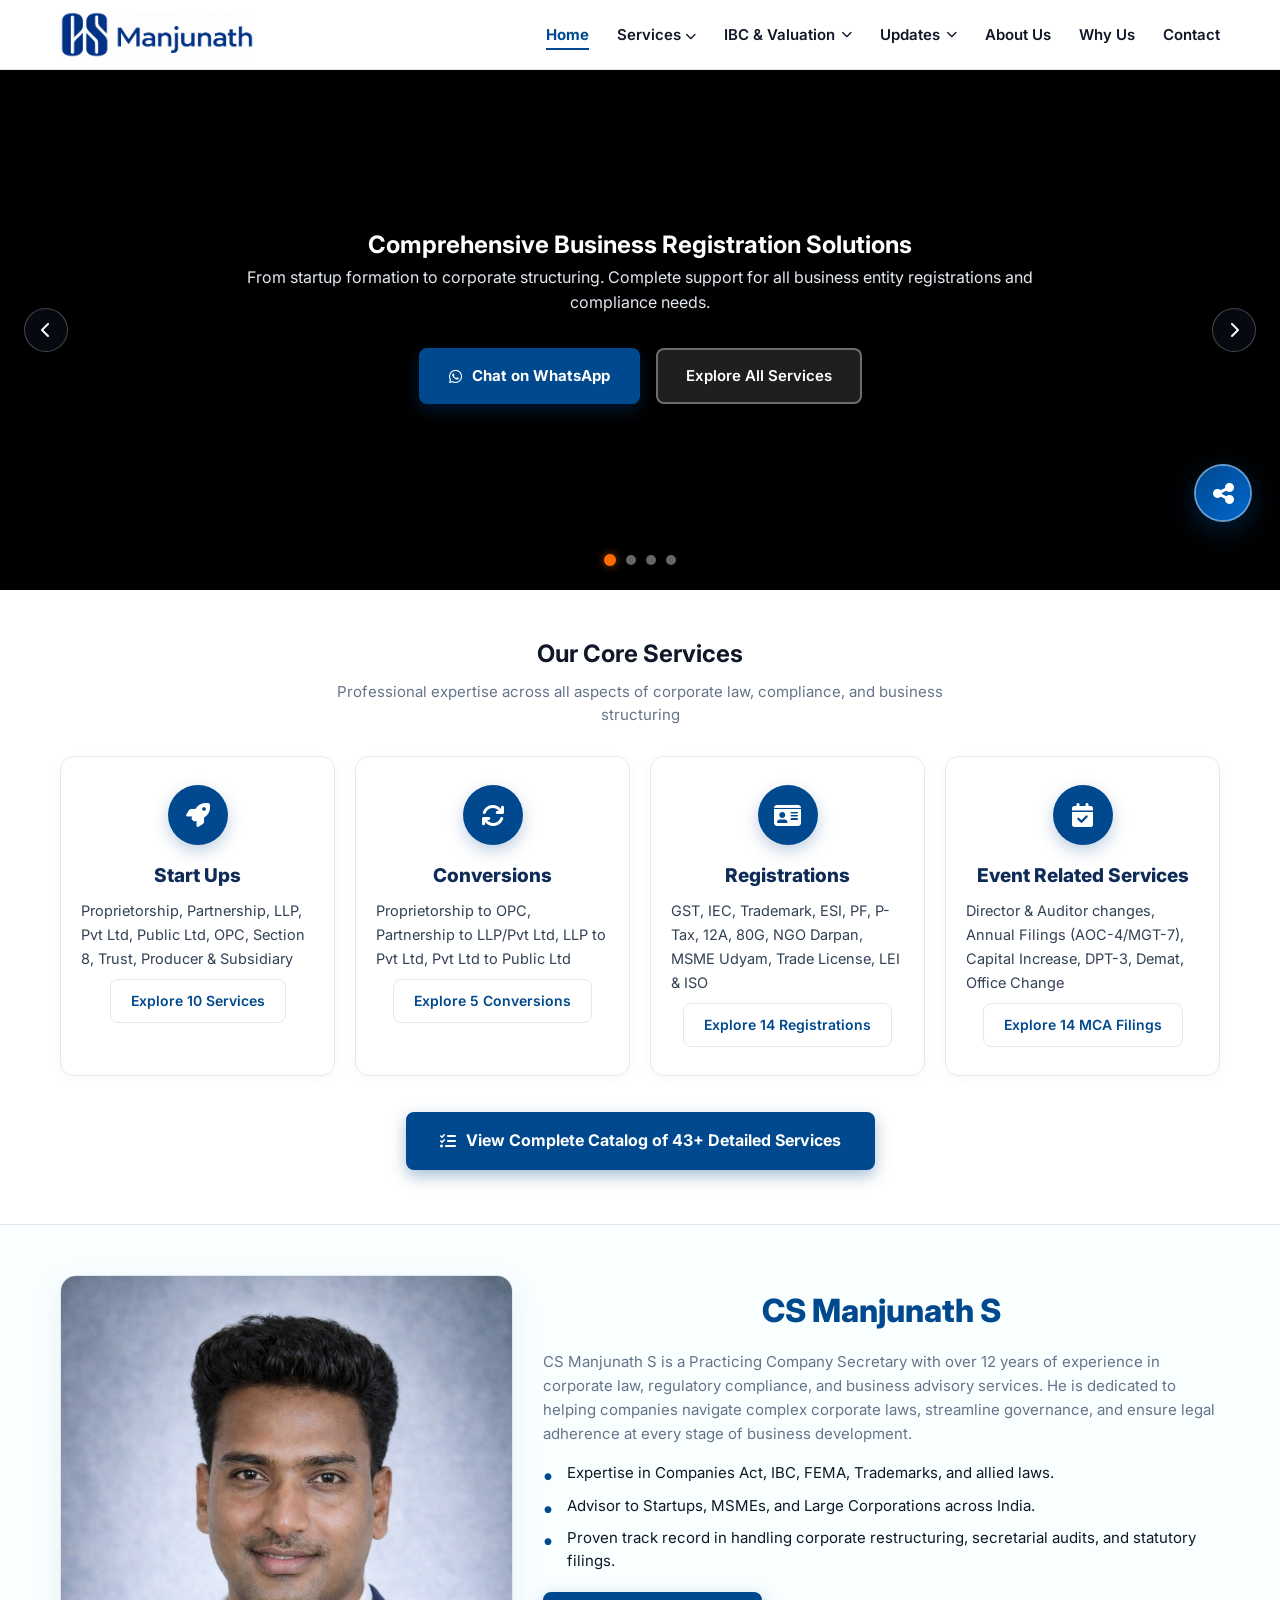
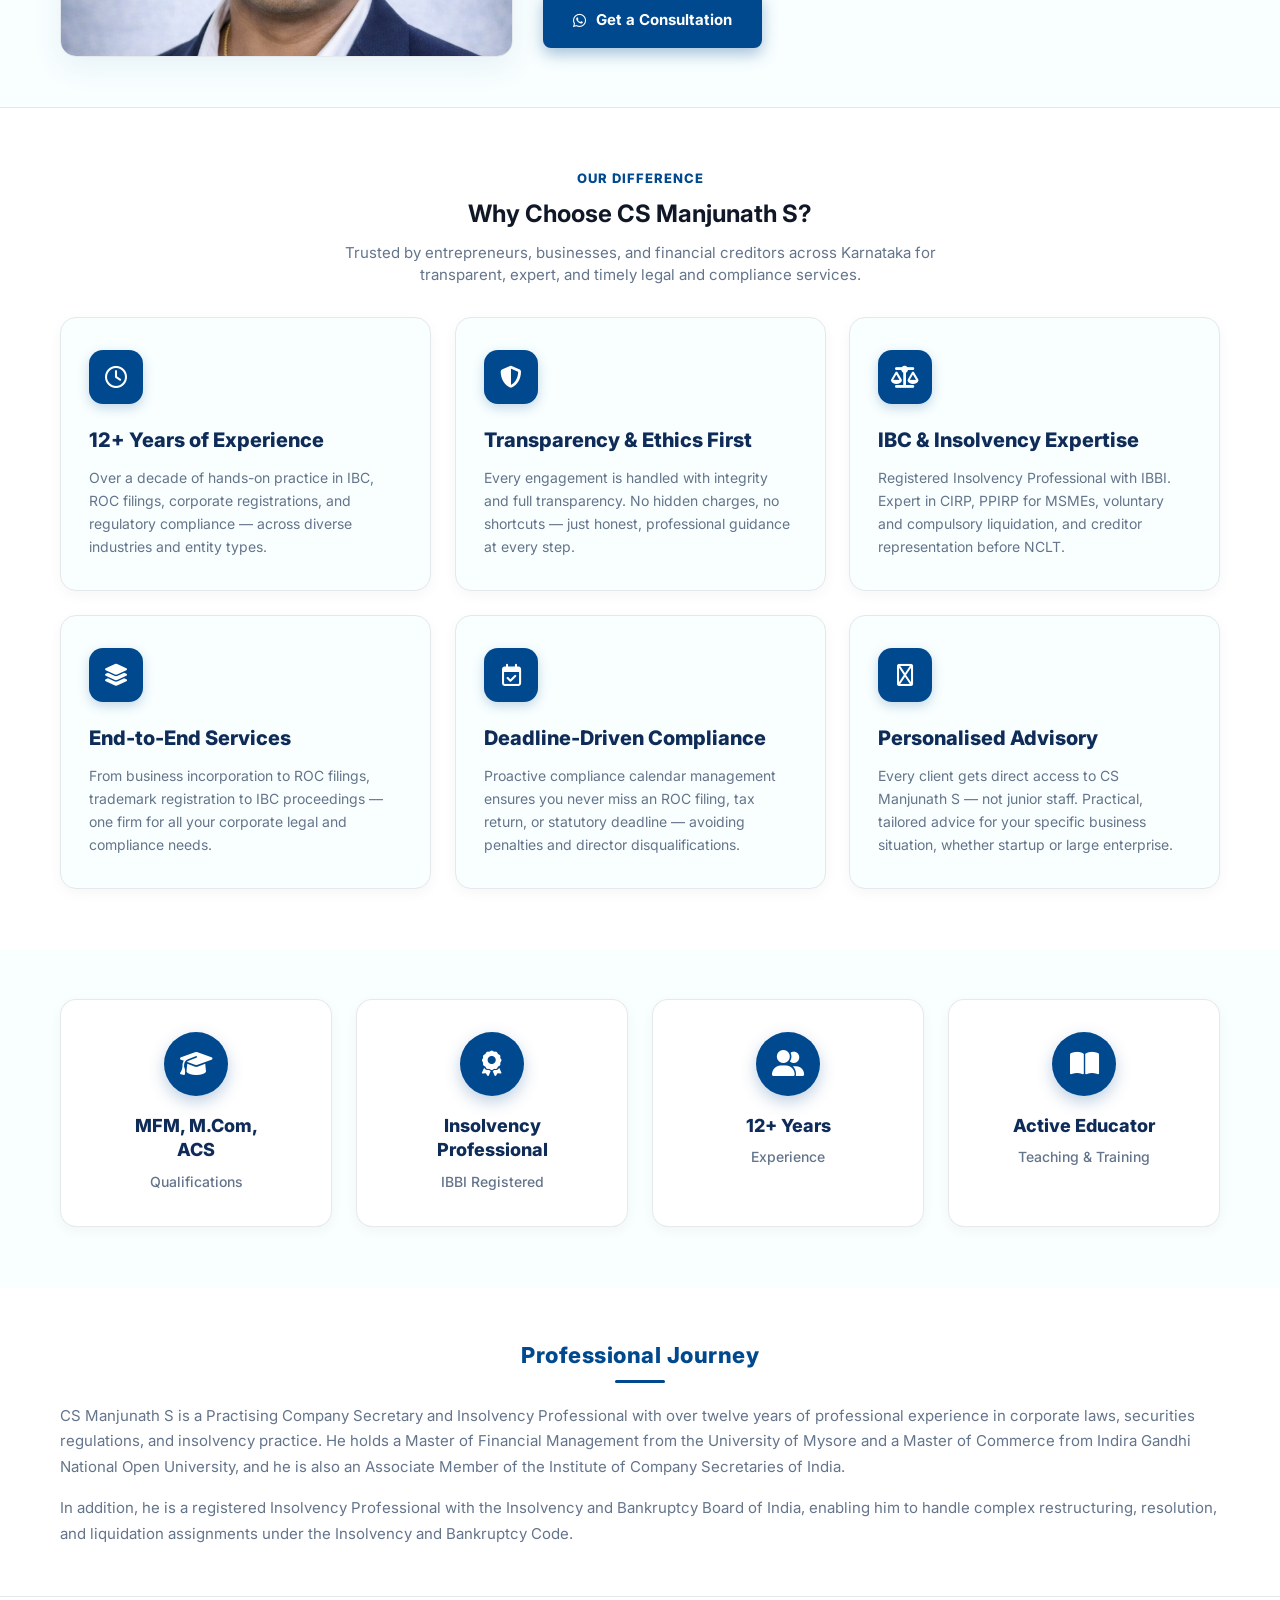
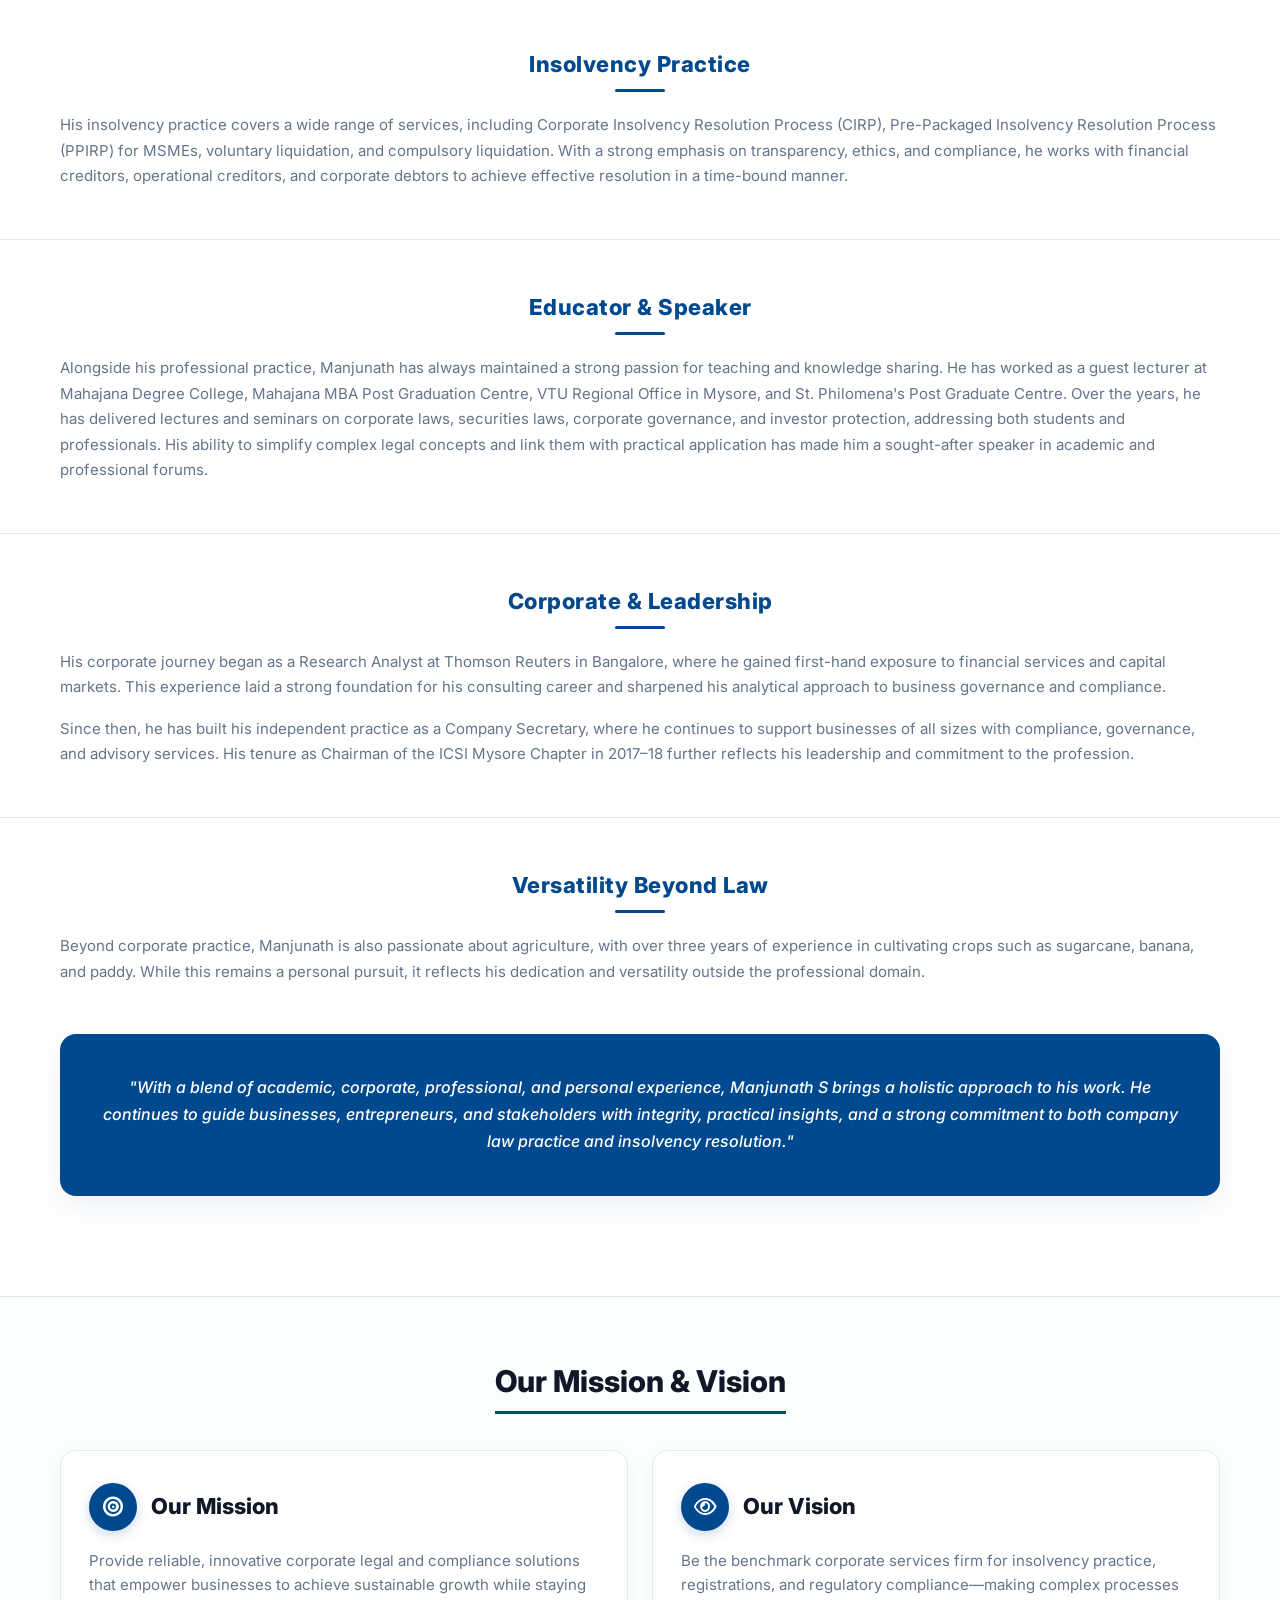
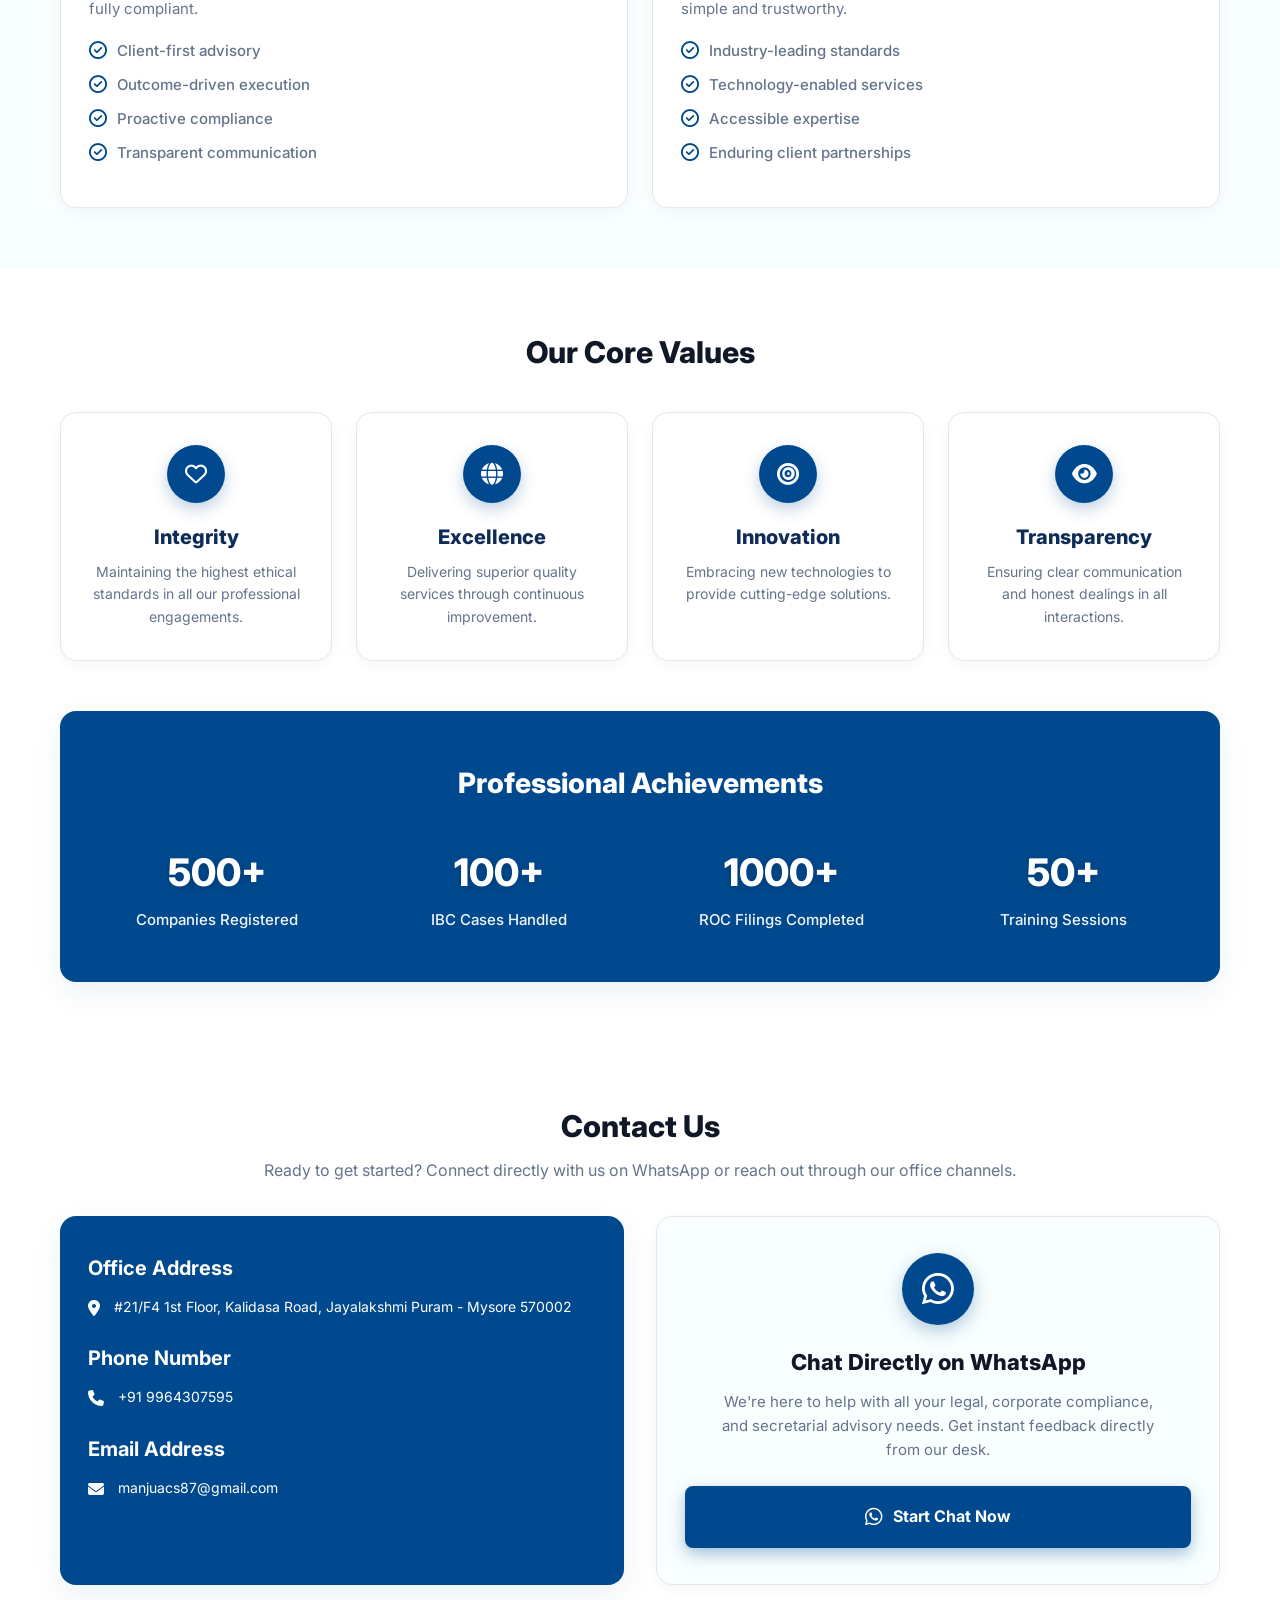
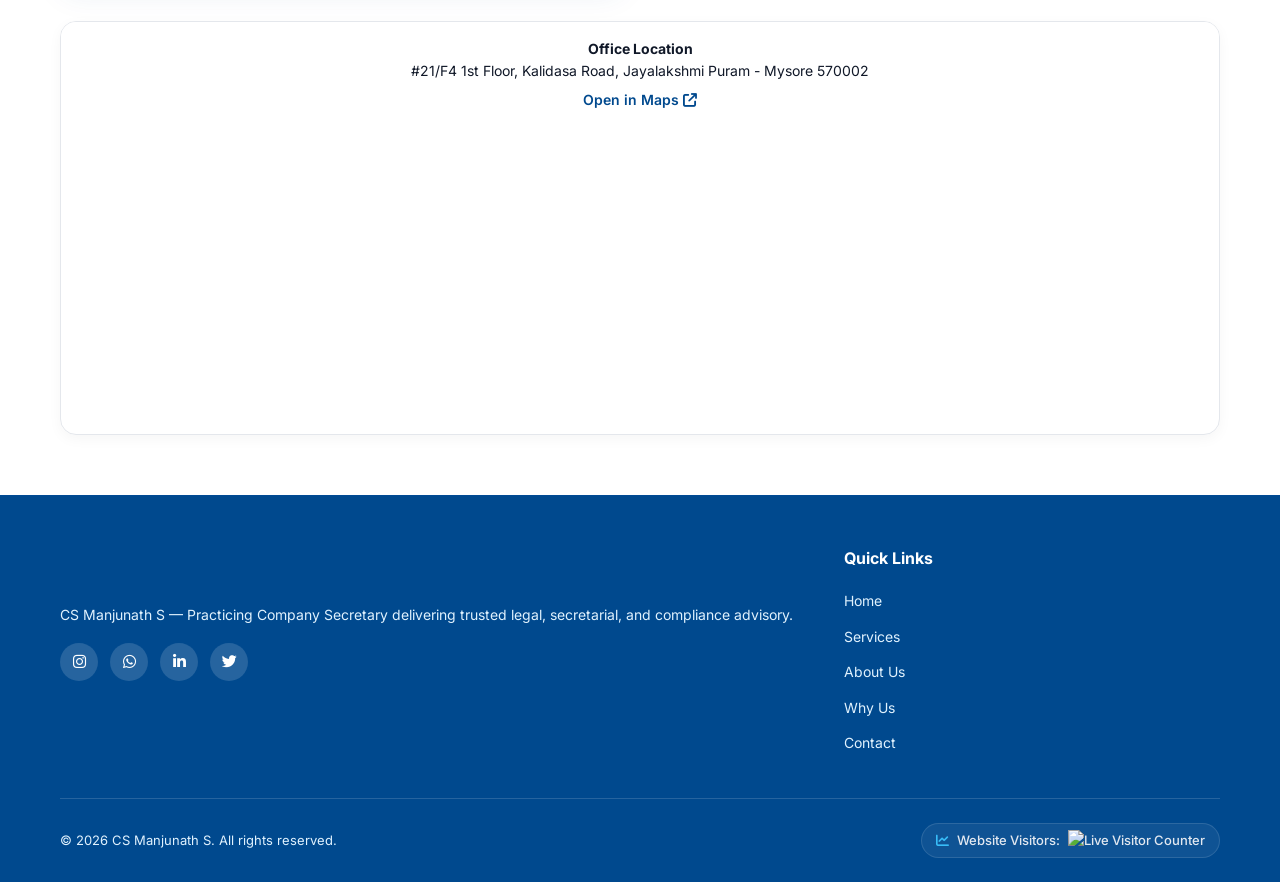
==== commit cdbcee79: "Add live real-time website visitor counter badge to footer across all pages" ====
--- a/index.html
+++ b/index.html
@@ -764,7 +764,13 @@
             </div>
 
             <div class="footer-bottom">
-                &copy; 2026 CS Manjunath S. All rights reserved.
+                <div>&copy; 2026 CS Manjunath S. All rights reserved.</div>
+                <div class="visitor-counter-wrapper">
+                    <span class="visitor-counter-badge">
+                        <i class="fa-solid fa-chart-line"></i> Website Visitors: 
+                        <img src="https://hits.seeyoufarm.com/api/count/incr/badge.svg?url=https%3A%2F%2Fcsmanjunath.com&count_bg=%23004A94&title_bg=%230A192F&title=Visits&edge_flat=false" alt="Live Visitor Counter" class="visitor-badge-img">
+                    </span>
+                </div>
             </div>
         </div>
     </footer>
--- a/style.css
+++ b/style.css
@@ -3343,3 +3343,50 @@
         transition: transform 0.25s ease;
     }
 }
+
+/* ==========================================================================
+   Live Visitor Counter Badge (Footer Integration)
+   ========================================================================== */
+.footer-bottom {
+    display: flex !important;
+    flex-wrap: wrap !important;
+    justify-content: space-between !important;
+    align-items: center !important;
+    gap: 12px !important;
+    text-align: left !important;
+}
+
+.visitor-counter-wrapper {
+    display: inline-flex;
+    align-items: center;
+}
+
+.visitor-counter-badge {
+    display: inline-flex;
+    align-items: center;
+    gap: 8px;
+    background: rgba(255, 255, 255, 0.06);
+    border: 1px solid rgba(255, 255, 255, 0.12);
+    padding: 6px 14px;
+    border-radius: 20px;
+    font-size: 13px;
+    color: #E2E8F0;
+    font-weight: 500;
+}
+
+.visitor-counter-badge i {
+    color: #38BDF8;
+}
+
+.visitor-badge-img {
+    height: 20px;
+    vertical-align: middle;
+}
+
+@media (max-width: 768px) {
+    .footer-bottom {
+        flex-direction: column !important;
+        justify-content: center !important;
+        text-align: center !important;
+    }
+}
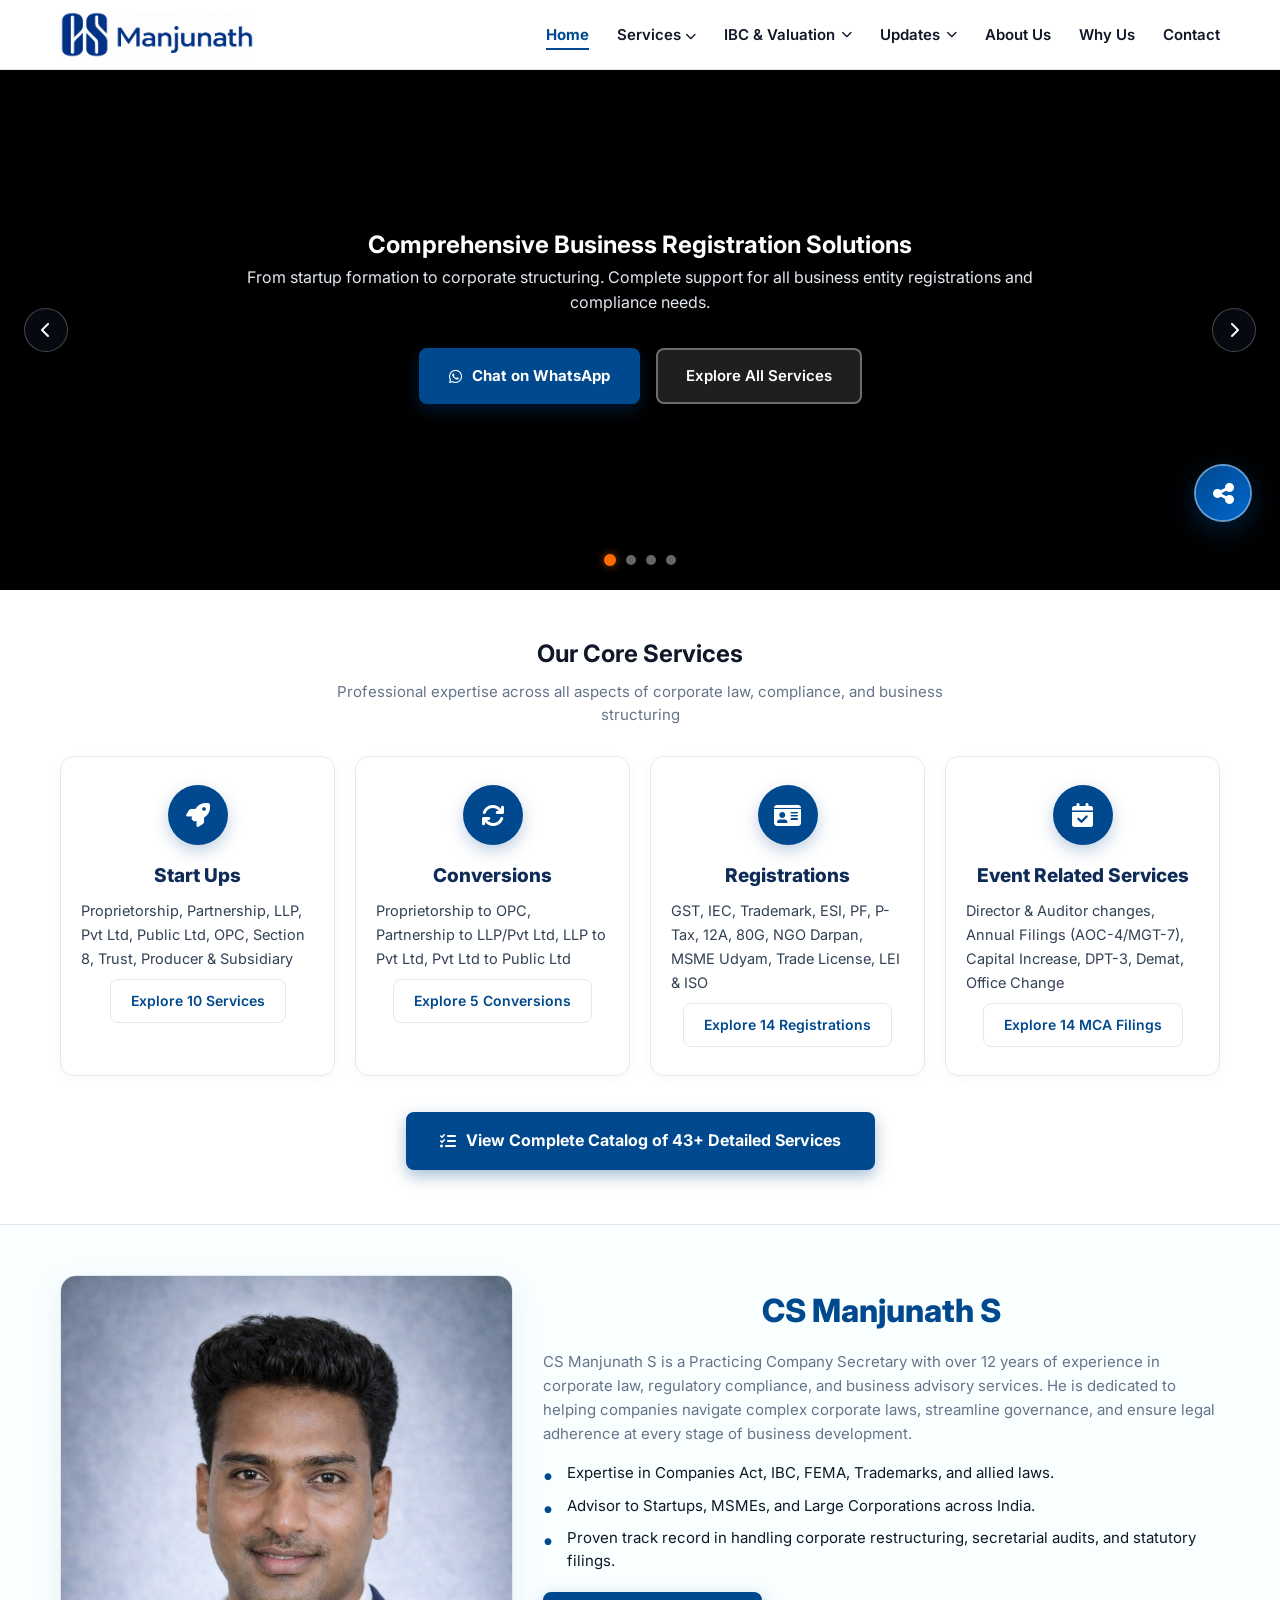
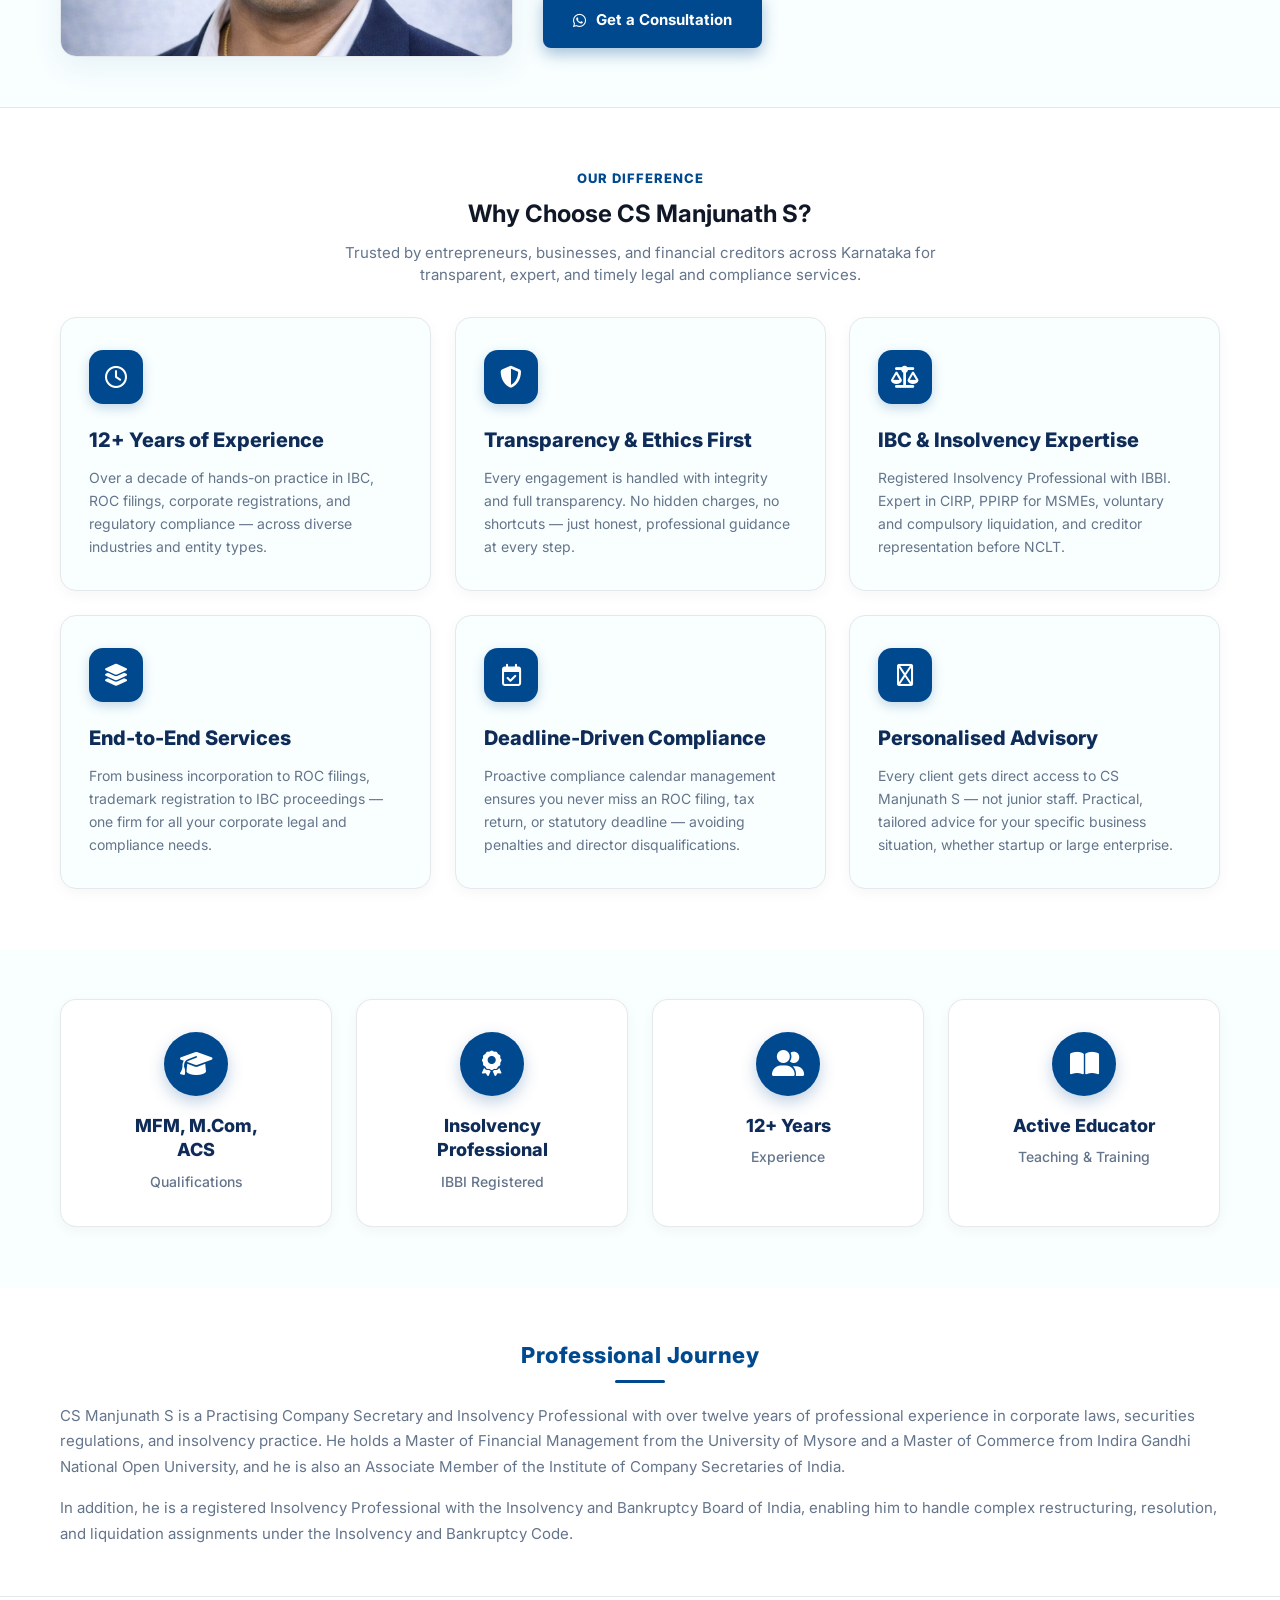
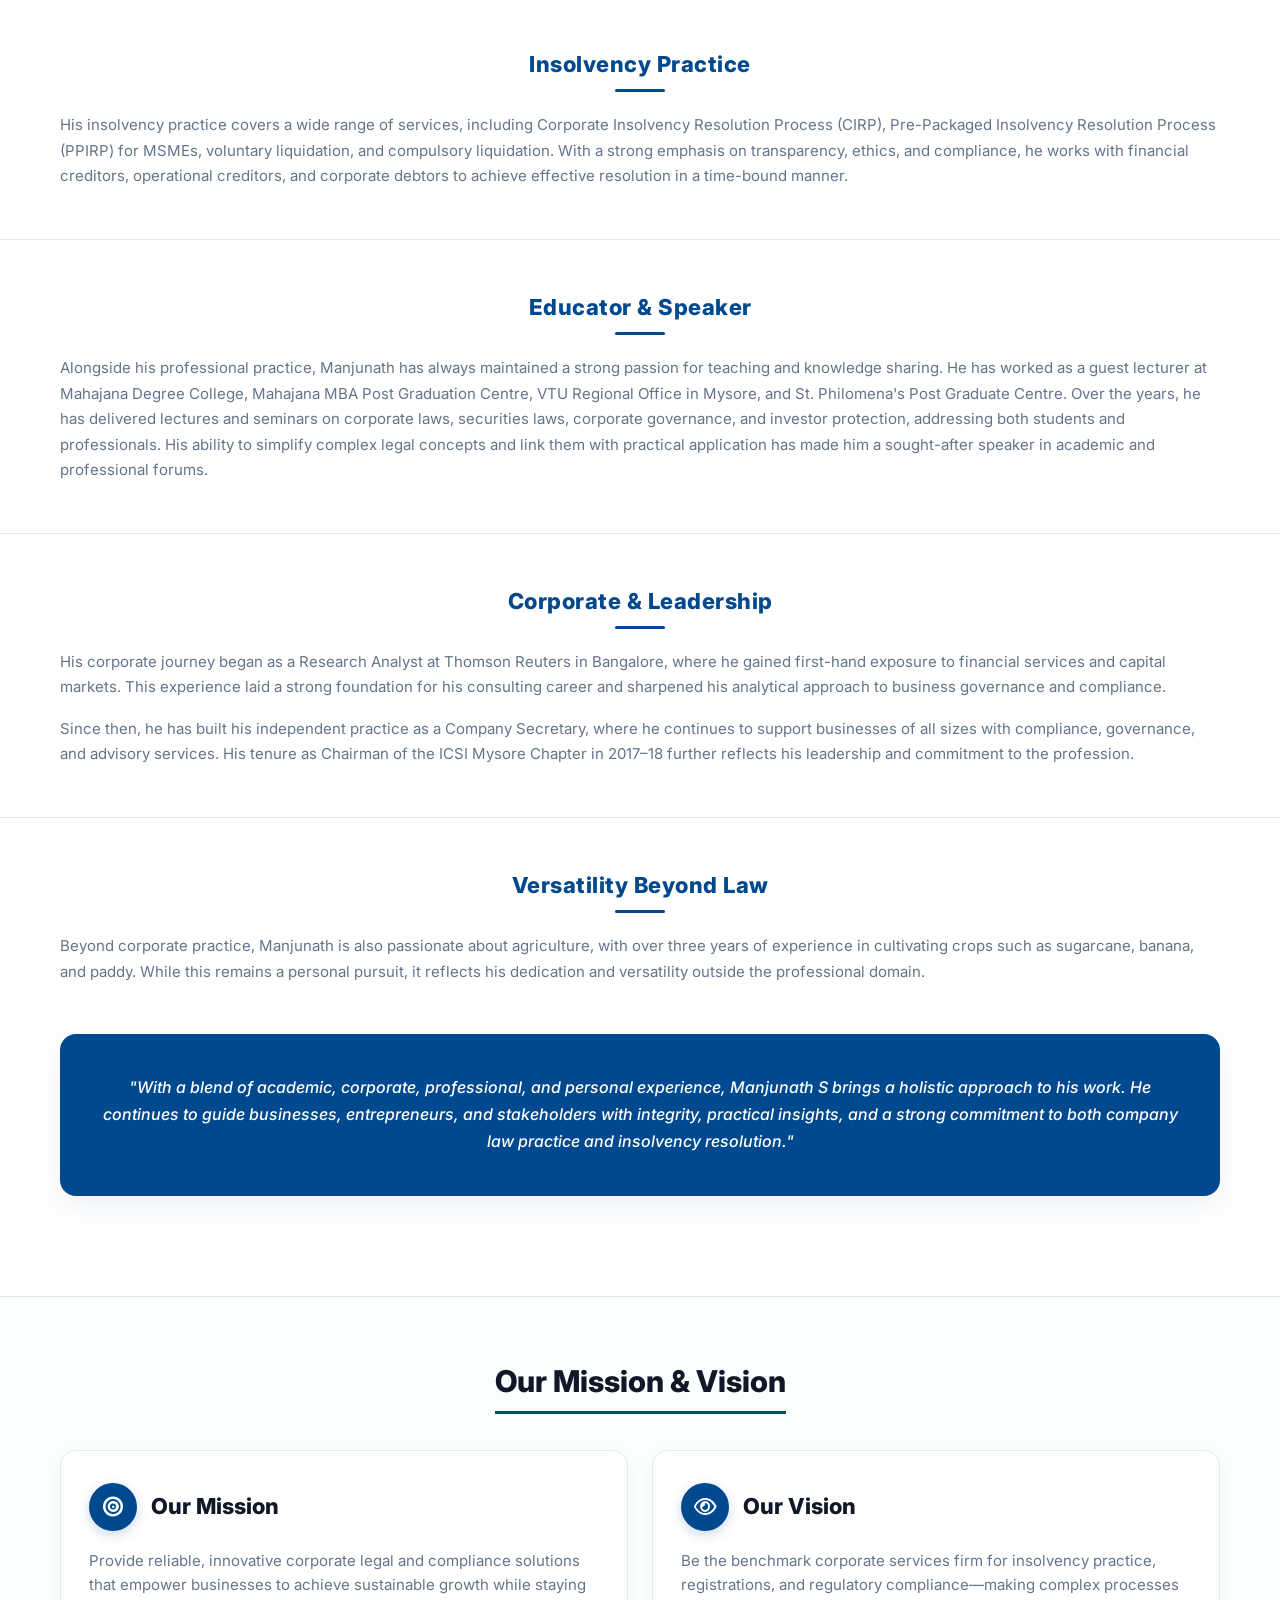
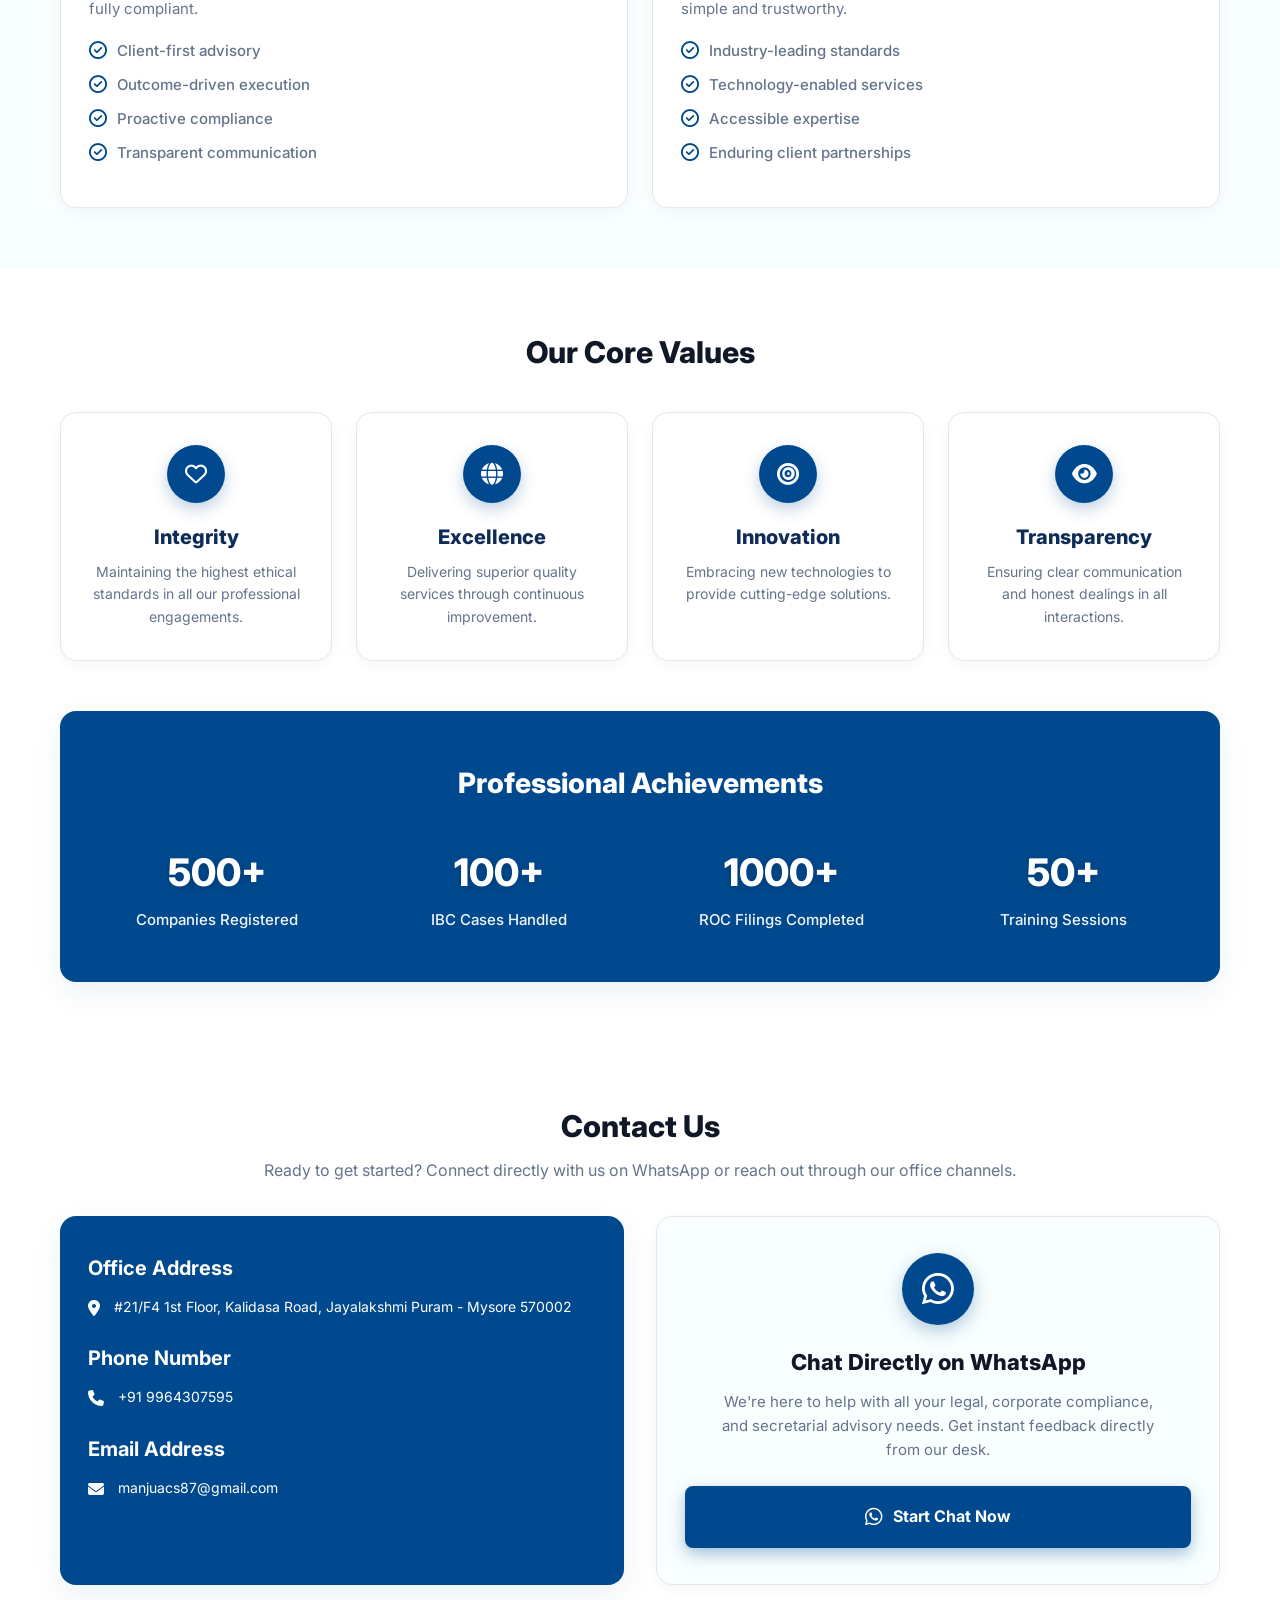
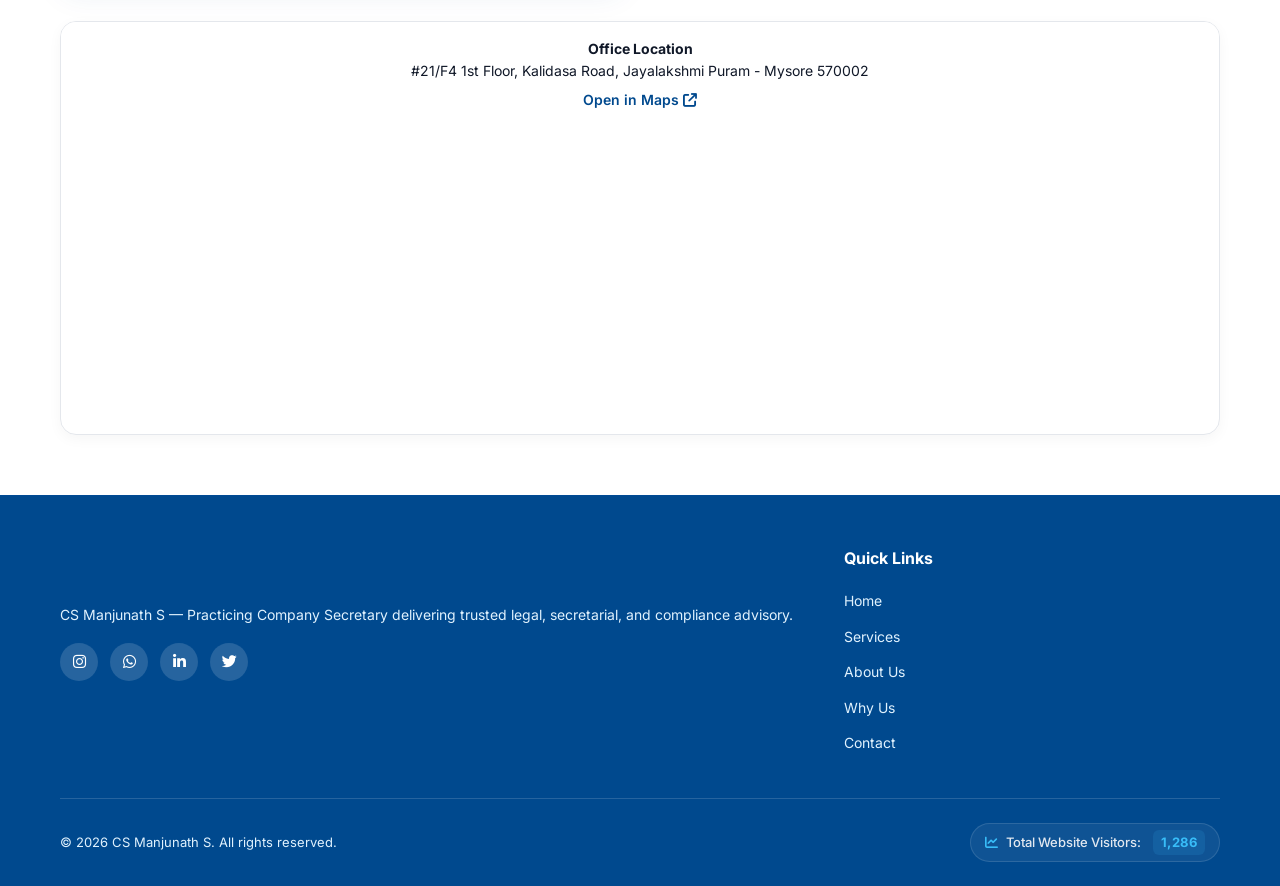
==== commit 3ab23d8e: "Fix visitor counter to bulletproof text typography badge that loads instantly and never breaks" ====
--- a/index.html
+++ b/index.html
@@ -767,8 +767,7 @@
                 <div>&copy; 2026 CS Manjunath S. All rights reserved.</div>
                 <div class="visitor-counter-wrapper">
                     <span class="visitor-counter-badge">
-                        <i class="fa-solid fa-chart-line"></i> Website Visitors: 
-                        <img src="https://hits.seeyoufarm.com/api/count/incr/badge.svg?url=https%3A%2F%2Fcsmanjunath.com&count_bg=%23004A94&title_bg=%230A192F&title=Visits&edge_flat=false" alt="Live Visitor Counter" class="visitor-badge-img">
+                        <i class="fa-solid fa-chart-line"></i> Total Website Visitors: <span class="visitor-count-number" id="visitorCountNum">1,285</span>
                     </span>
                 </div>
             </div>
--- a/style.css
+++ b/style.css
@@ -3390,3 +3390,14 @@
         text-align: center !important;
     }
 }
+
+.visitor-count-number {
+    font-weight: 700;
+    color: #38BDF8;
+    background: rgba(56, 189, 248, 0.12);
+    padding: 2px 8px;
+    border-radius: 6px;
+    margin-left: 4px;
+    font-family: 'Inter', monospace;
+    letter-spacing: 0.5px;
+}
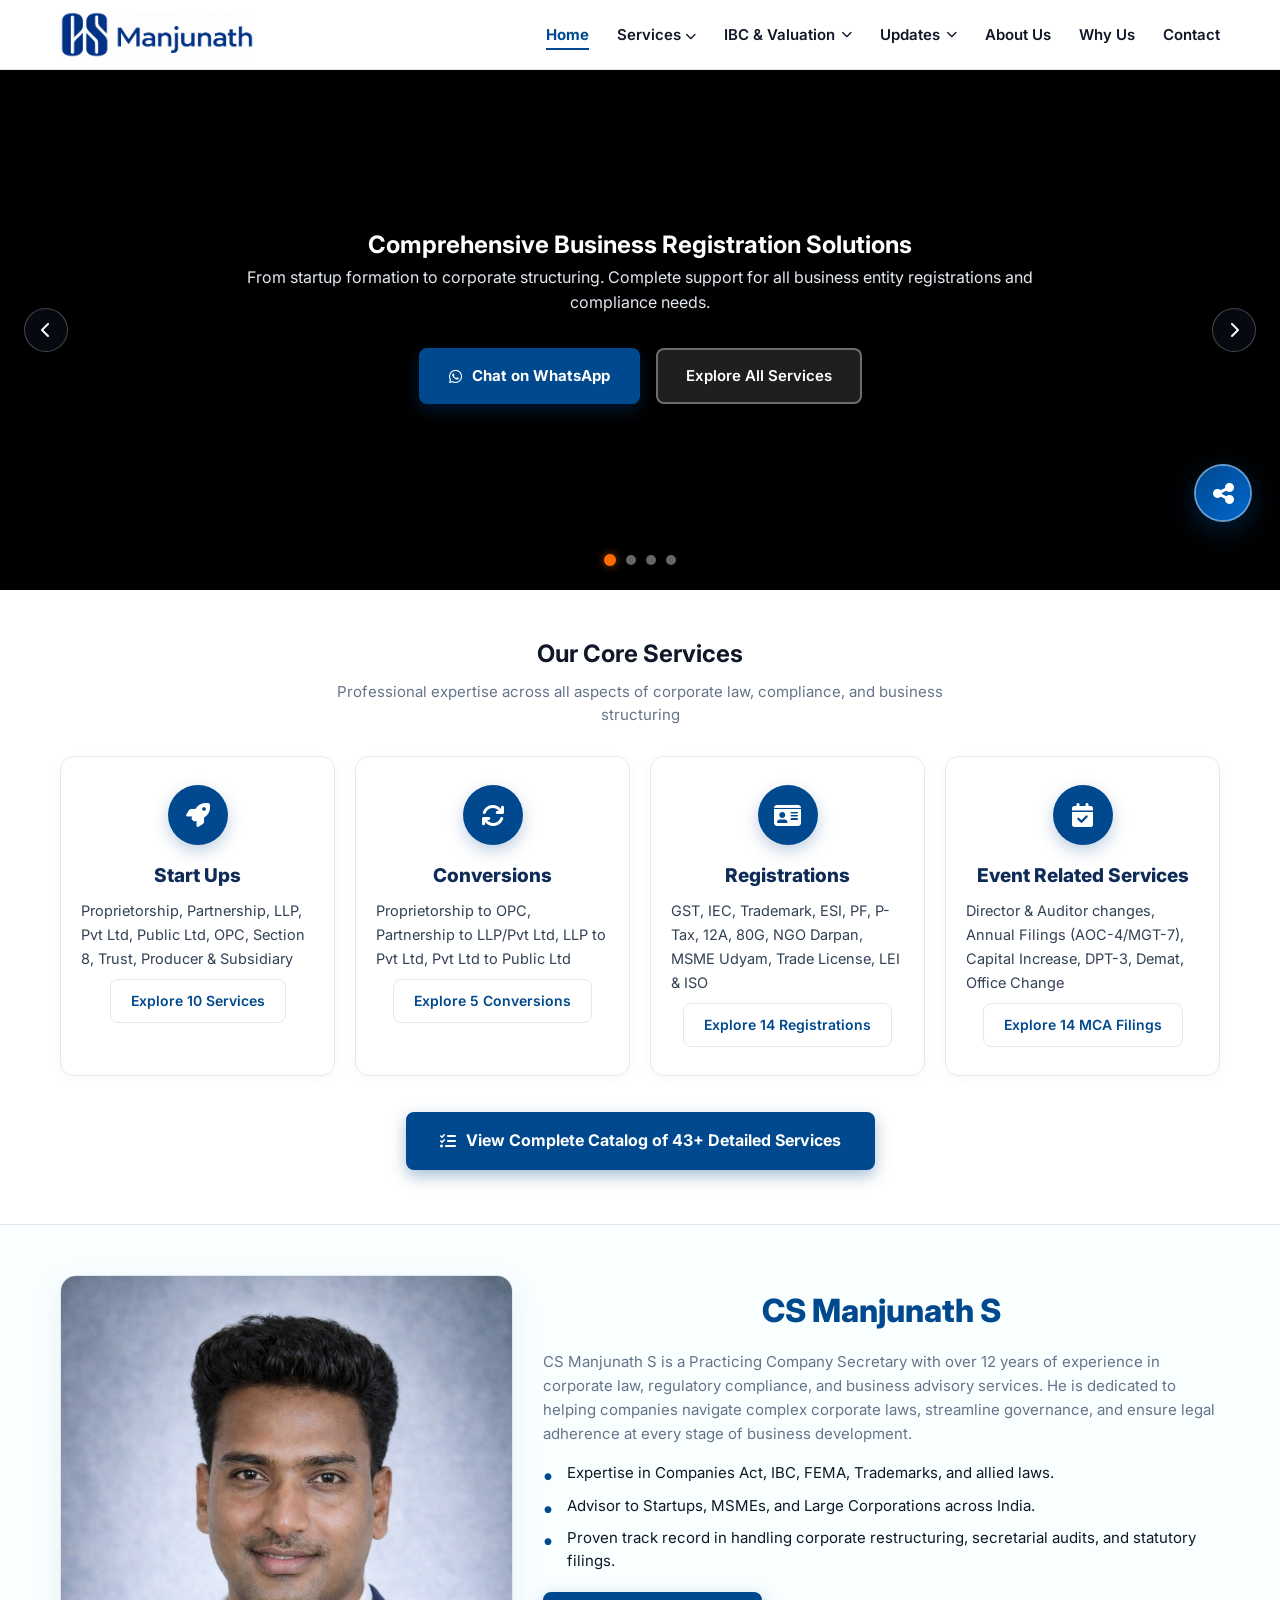
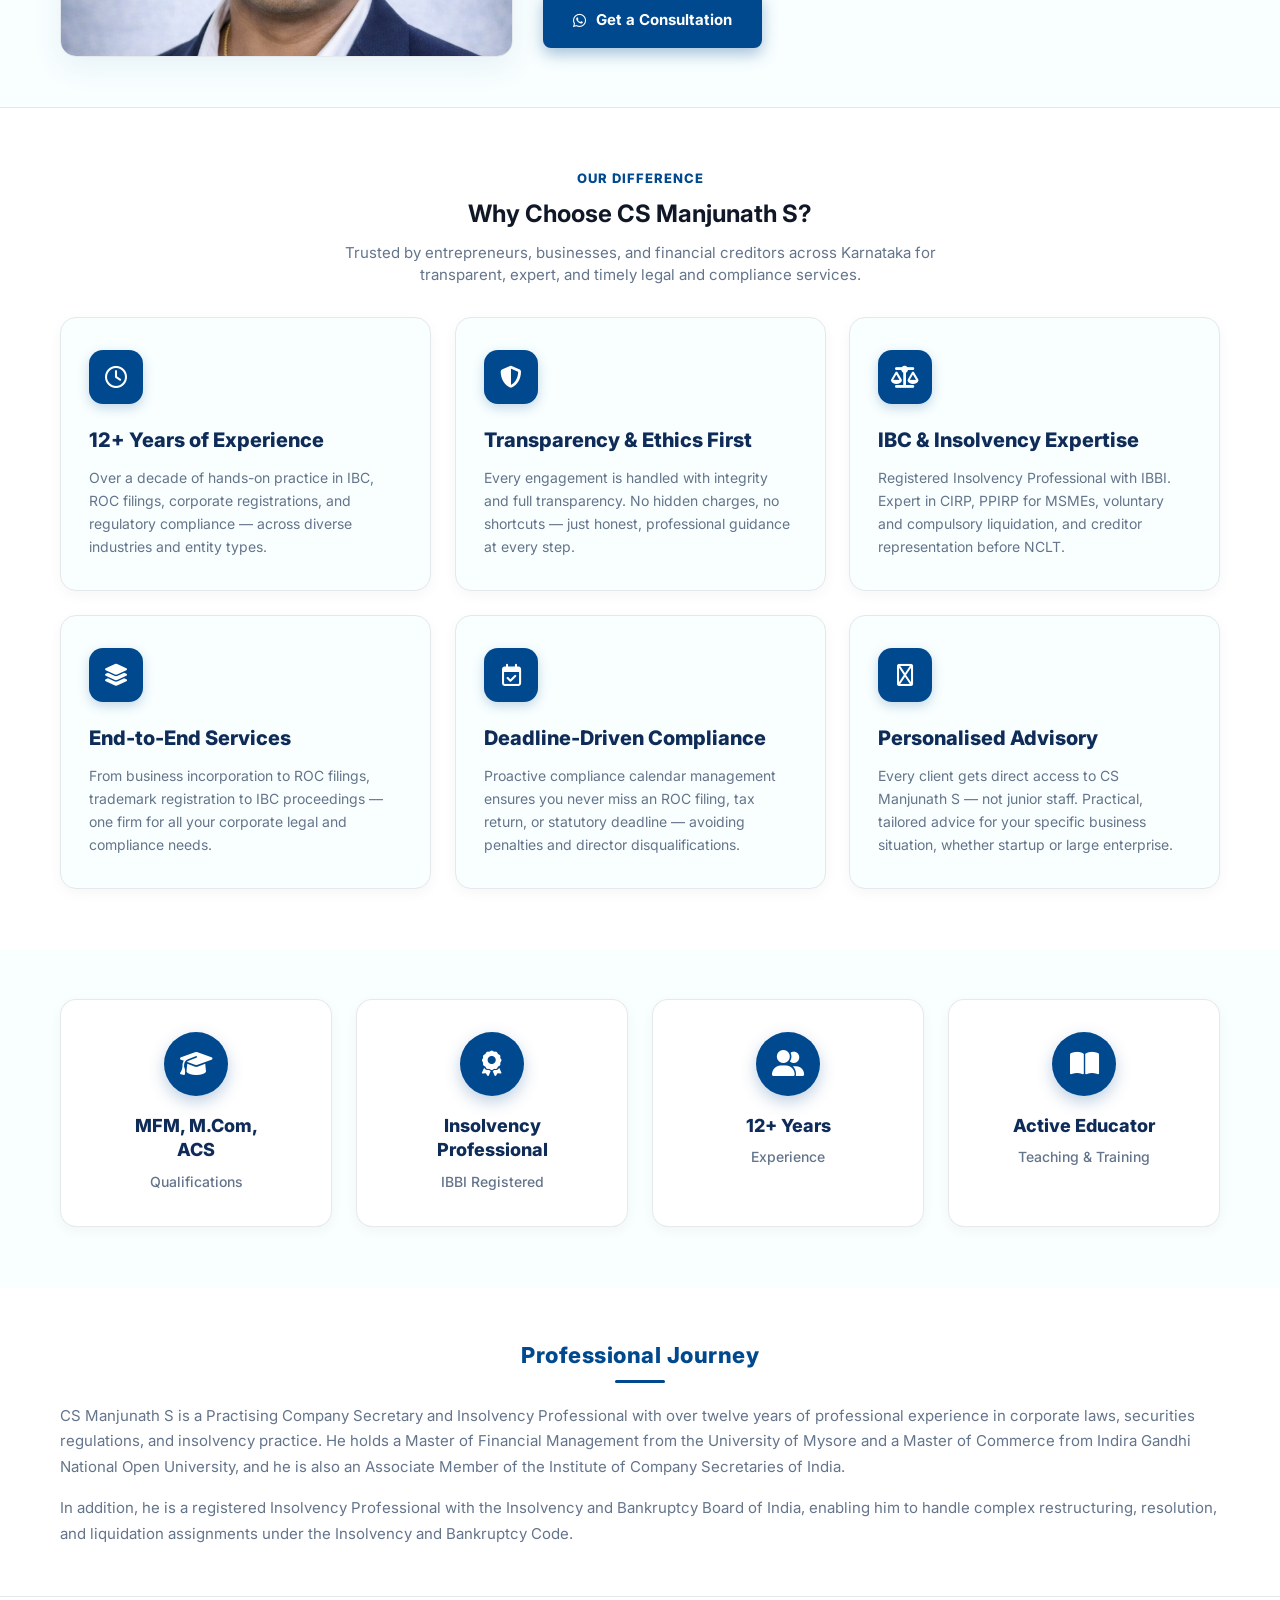
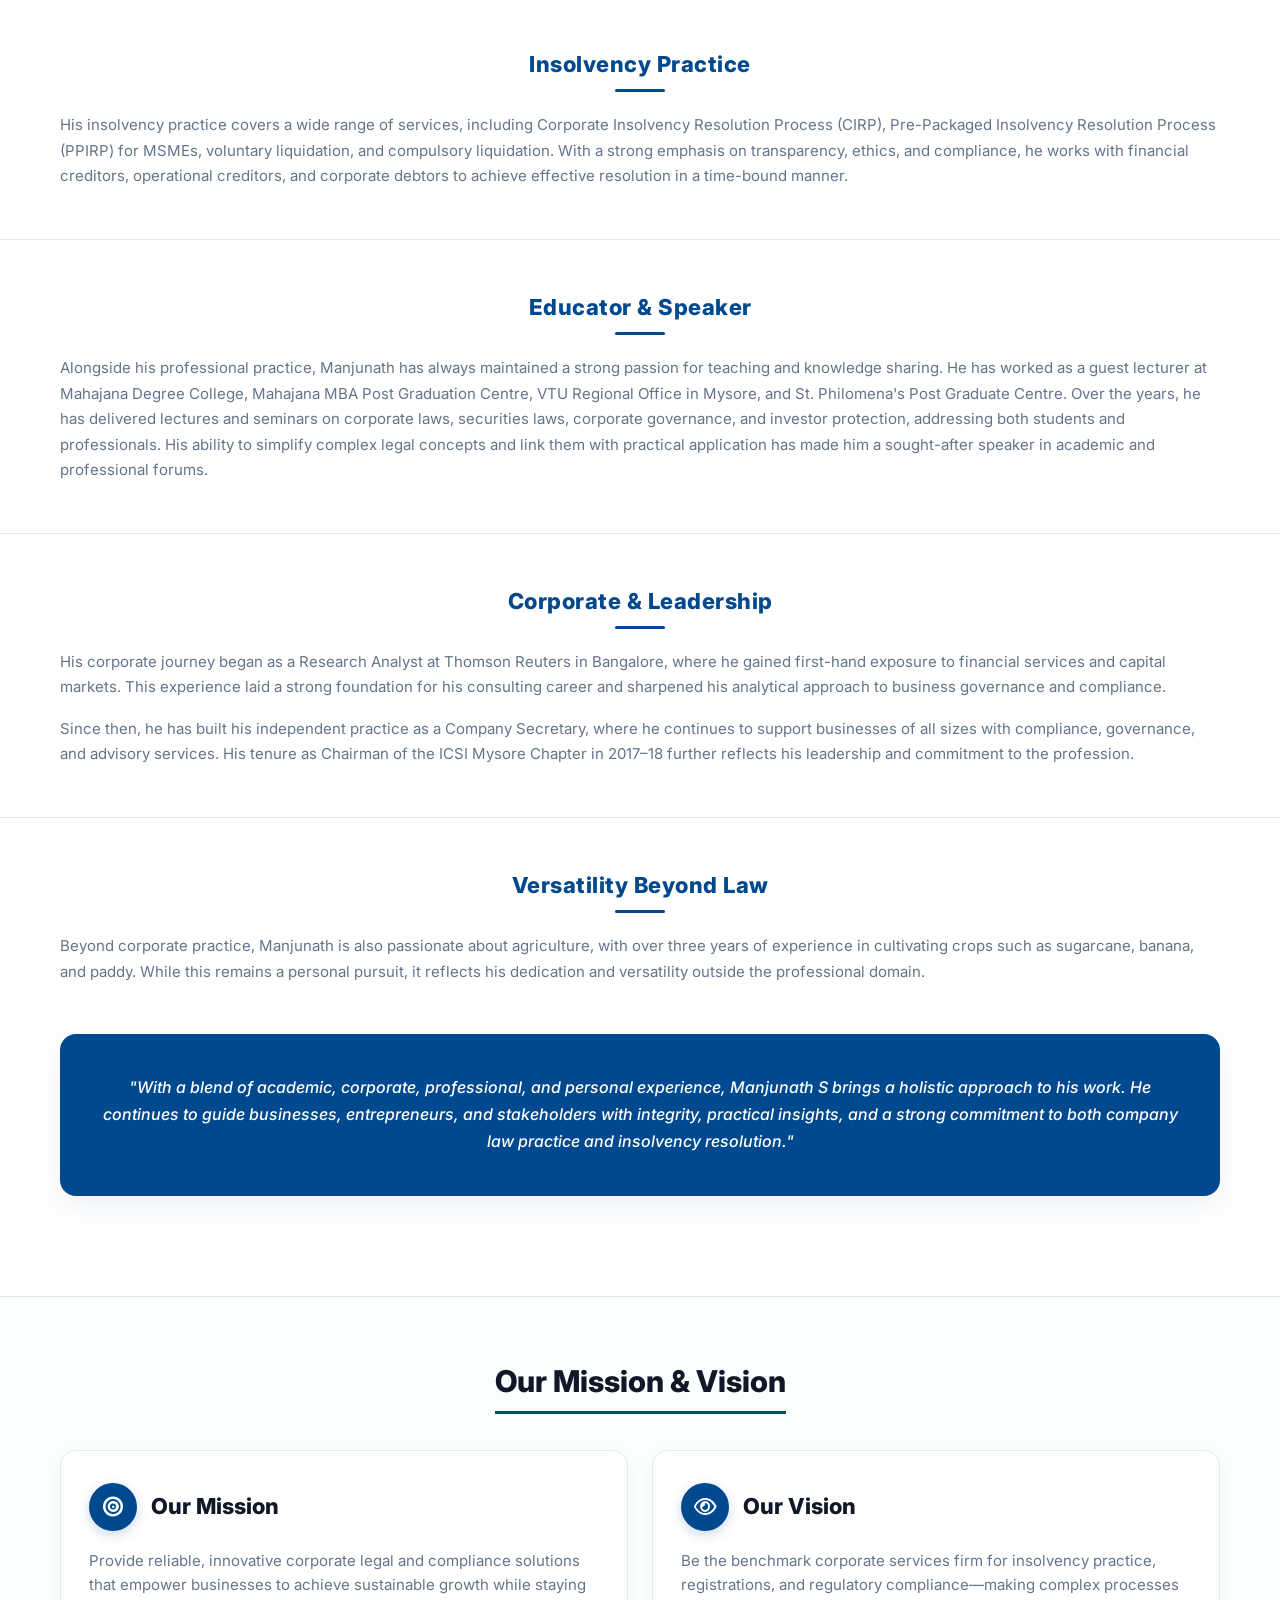
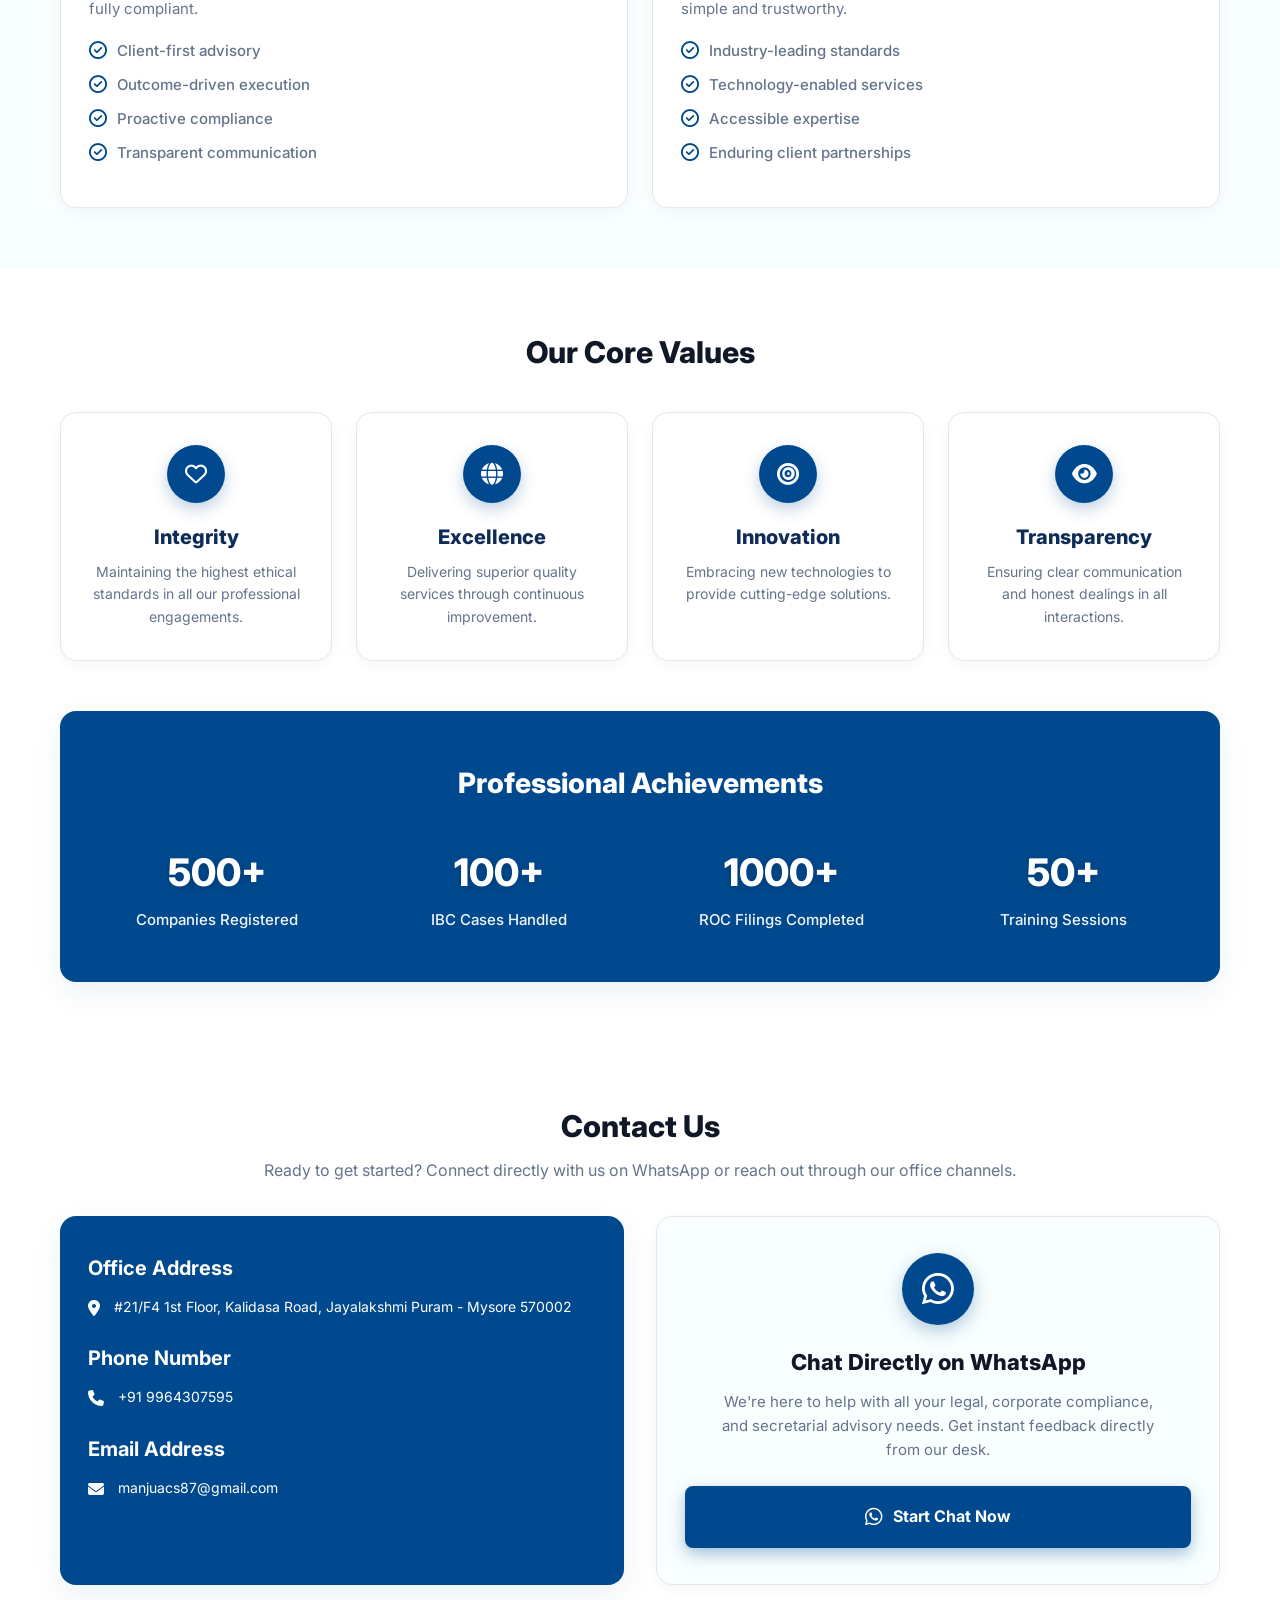
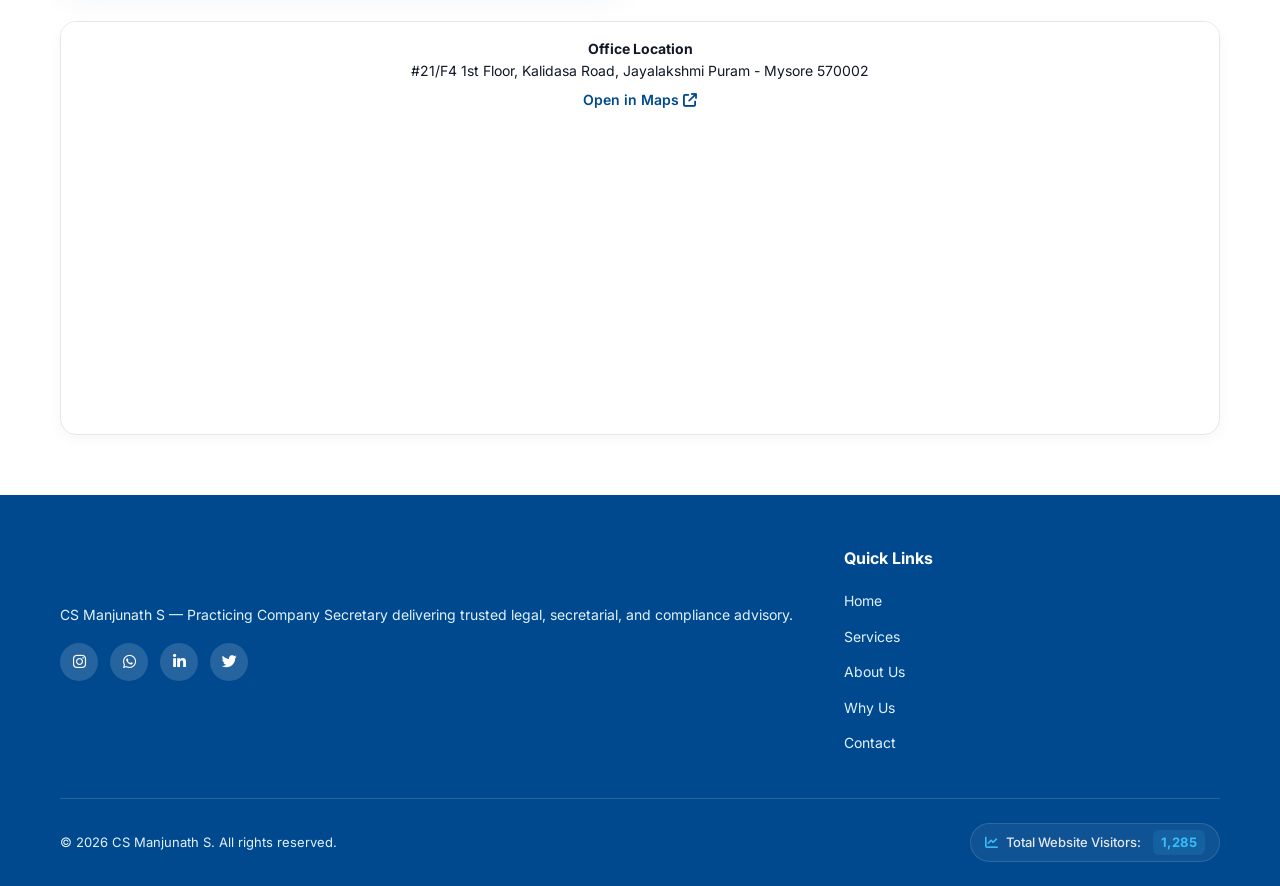
==== commit 9d3e6999: "Add Google Analytics (G-2ZXNT6Z7KW) tracking to all pages" ====
--- a/index.html
+++ b/index.html
@@ -1,6 +1,14 @@
 <!DOCTYPE html>
 <html lang="en">
 <head>
+    <!-- Google tag (gtag.js) -->
+<script async src="https://www.googletagmanager.com/gtag/js?id=G-2ZXNT6Z7KW"></script>
+<script>
+  window.dataLayer = window.dataLayer || [];
+  function gtag(){dataLayer.push(arguments);}
+  gtag("js", new Date());
+  gtag("config", "G-2ZXNT6Z7KW");
+</script>
     <meta charset="UTF-8">
     <meta name="google-site-verification" content="hs1H9iYEh0L45tW0rpivCThTVf-tTQm9_wC4RE9LnFQ">
     <meta name="viewport" content="width=device-width, initial-scale=1.0">
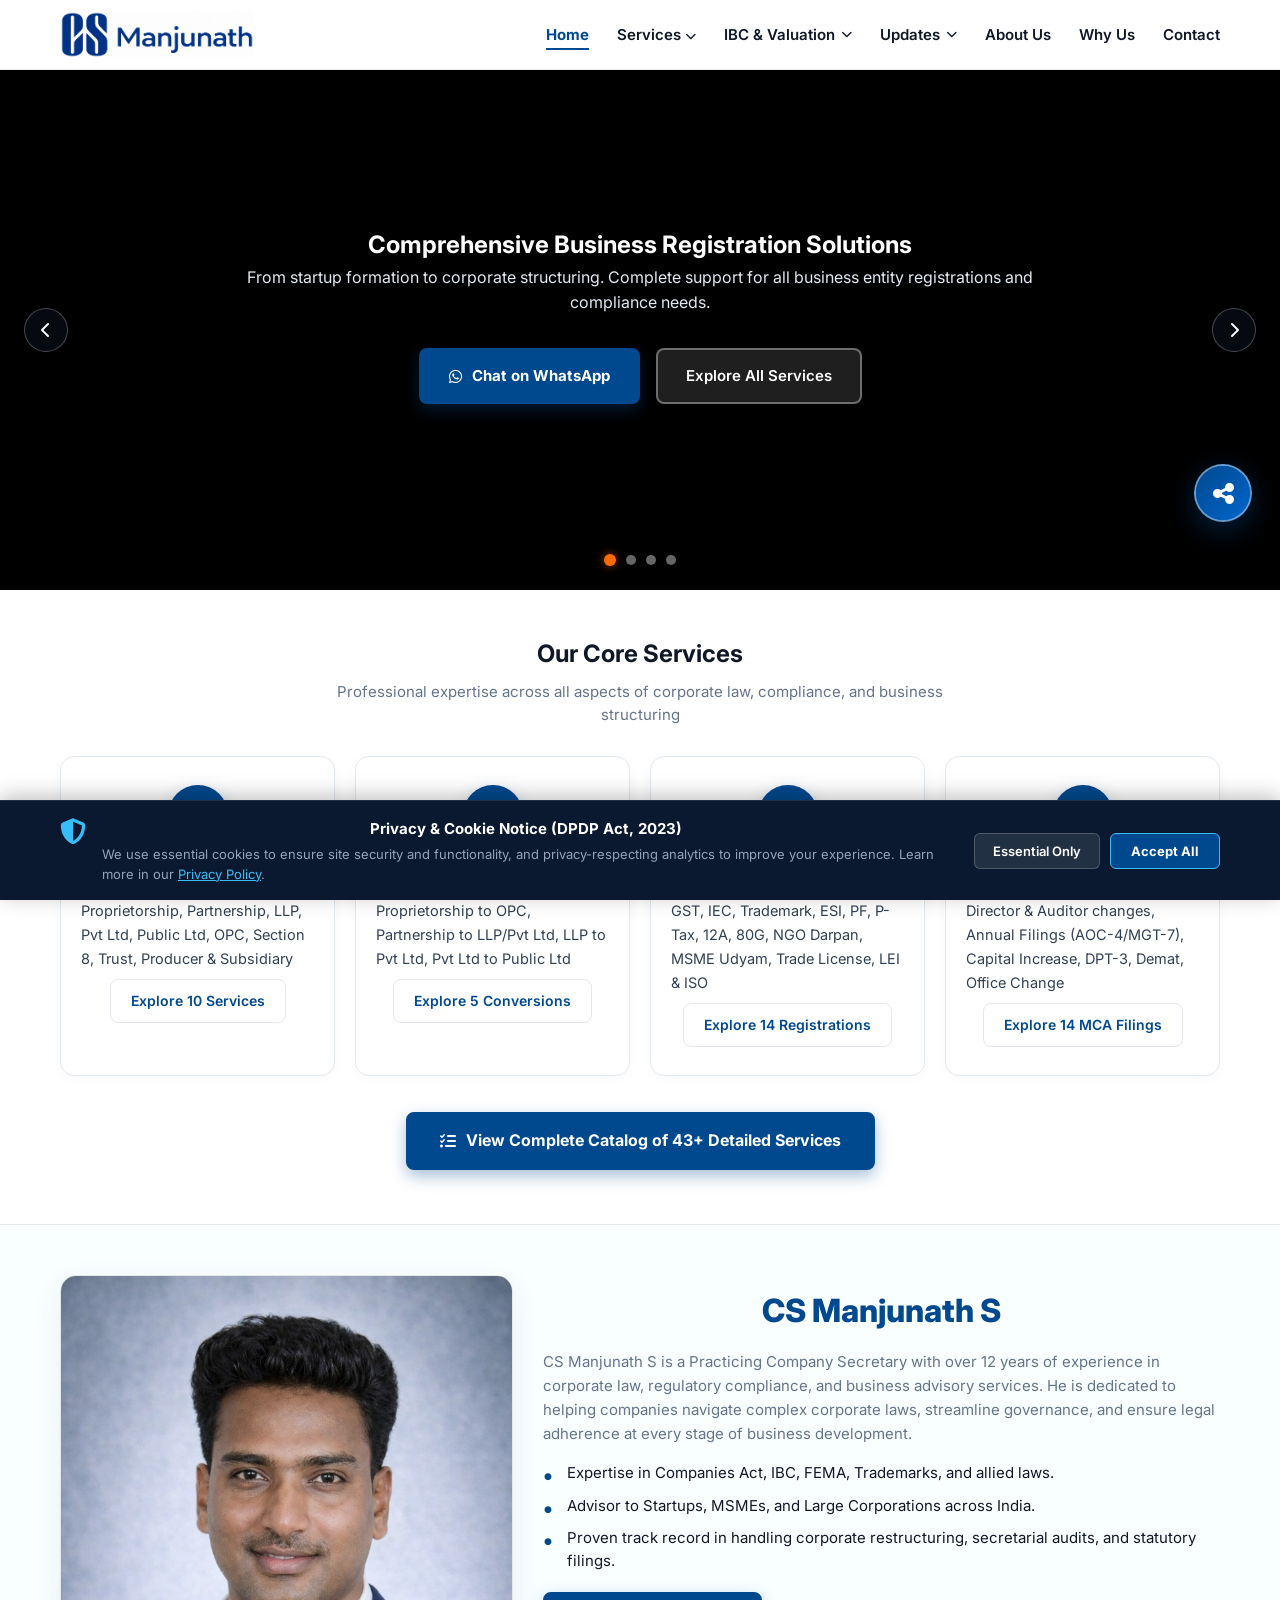
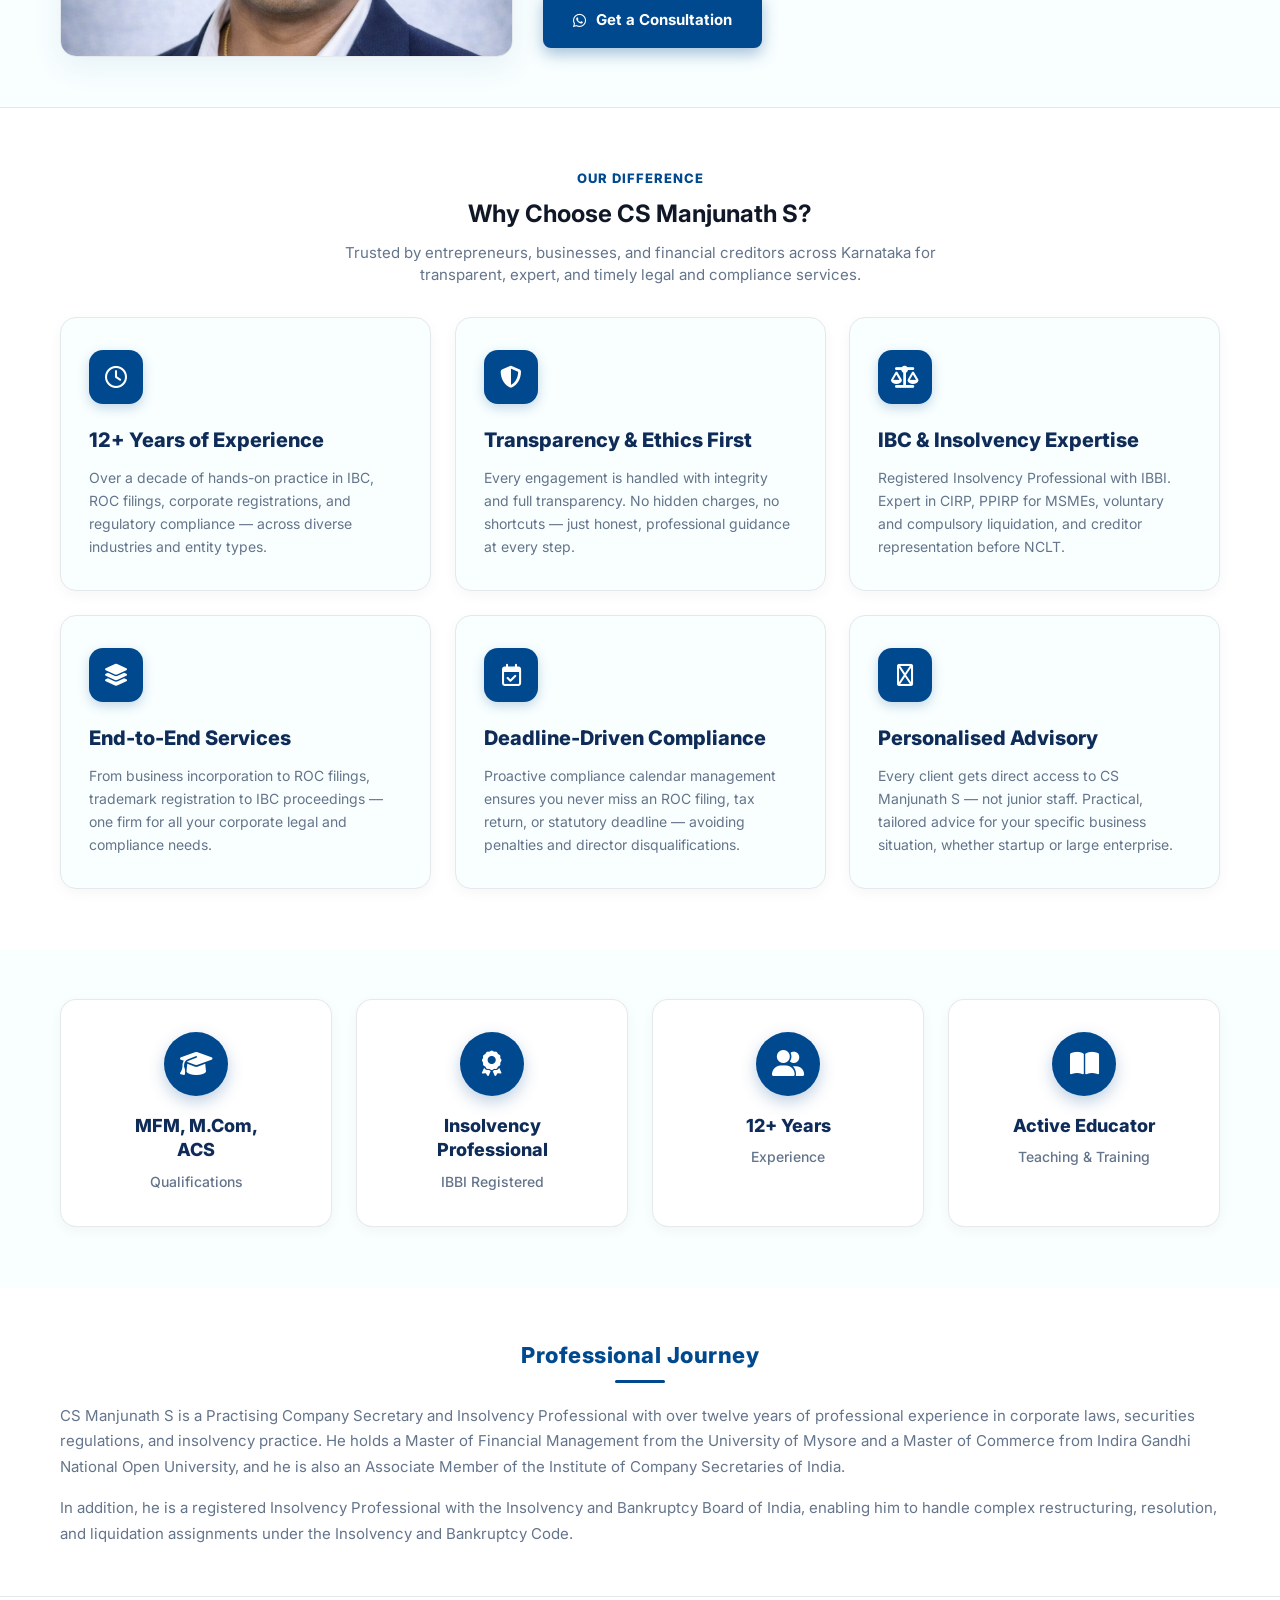
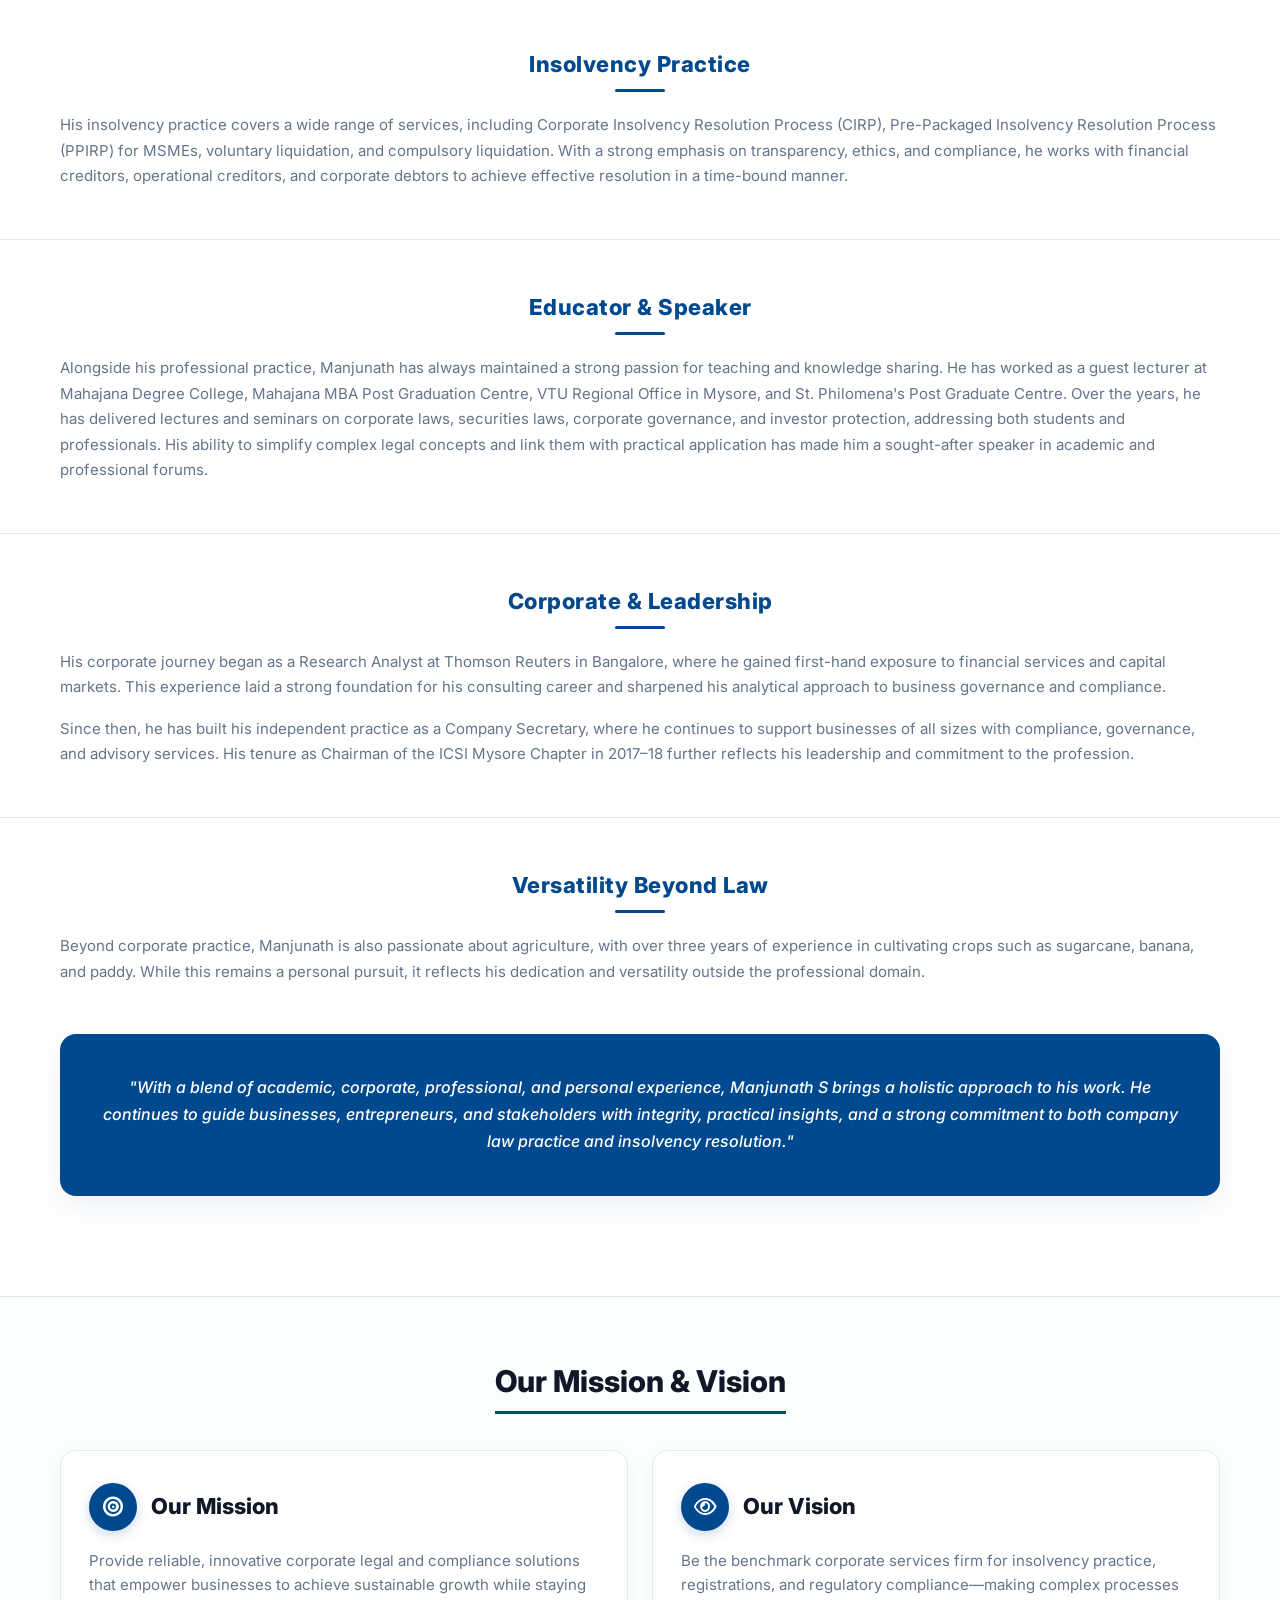
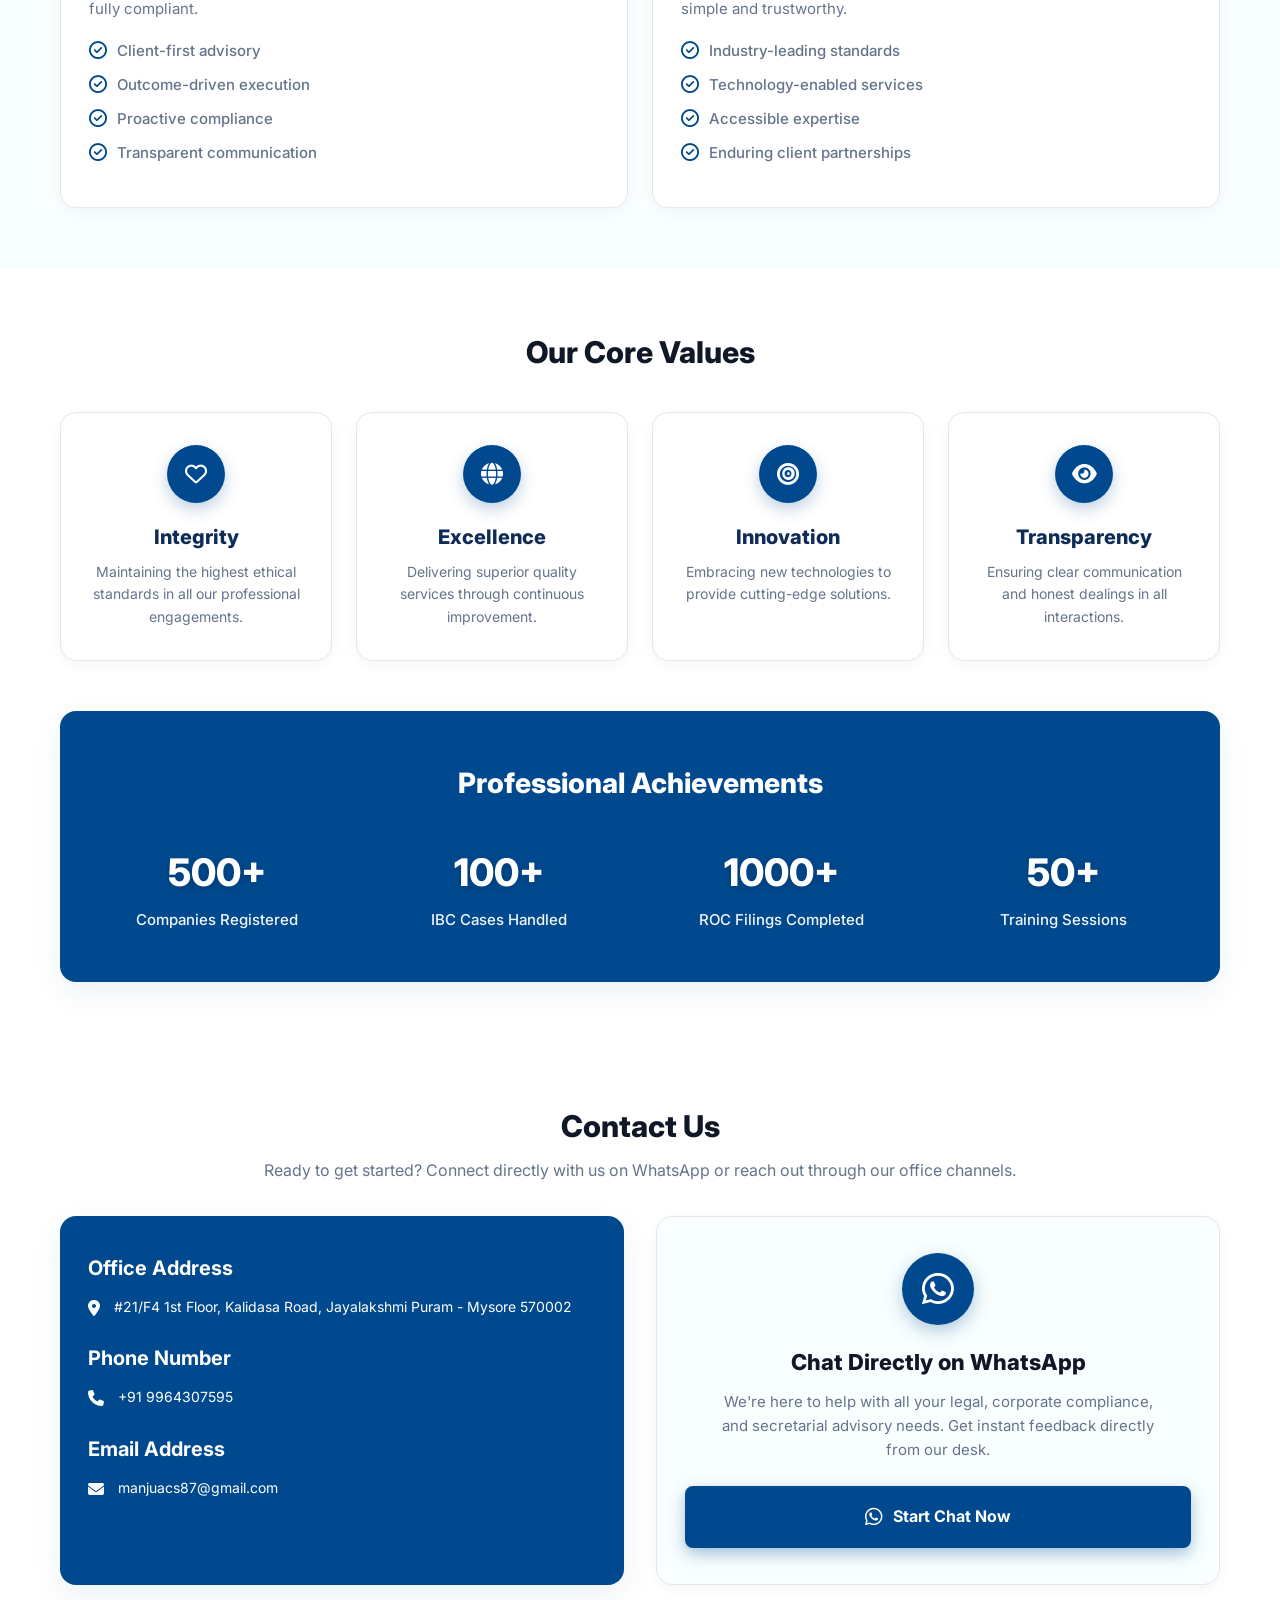
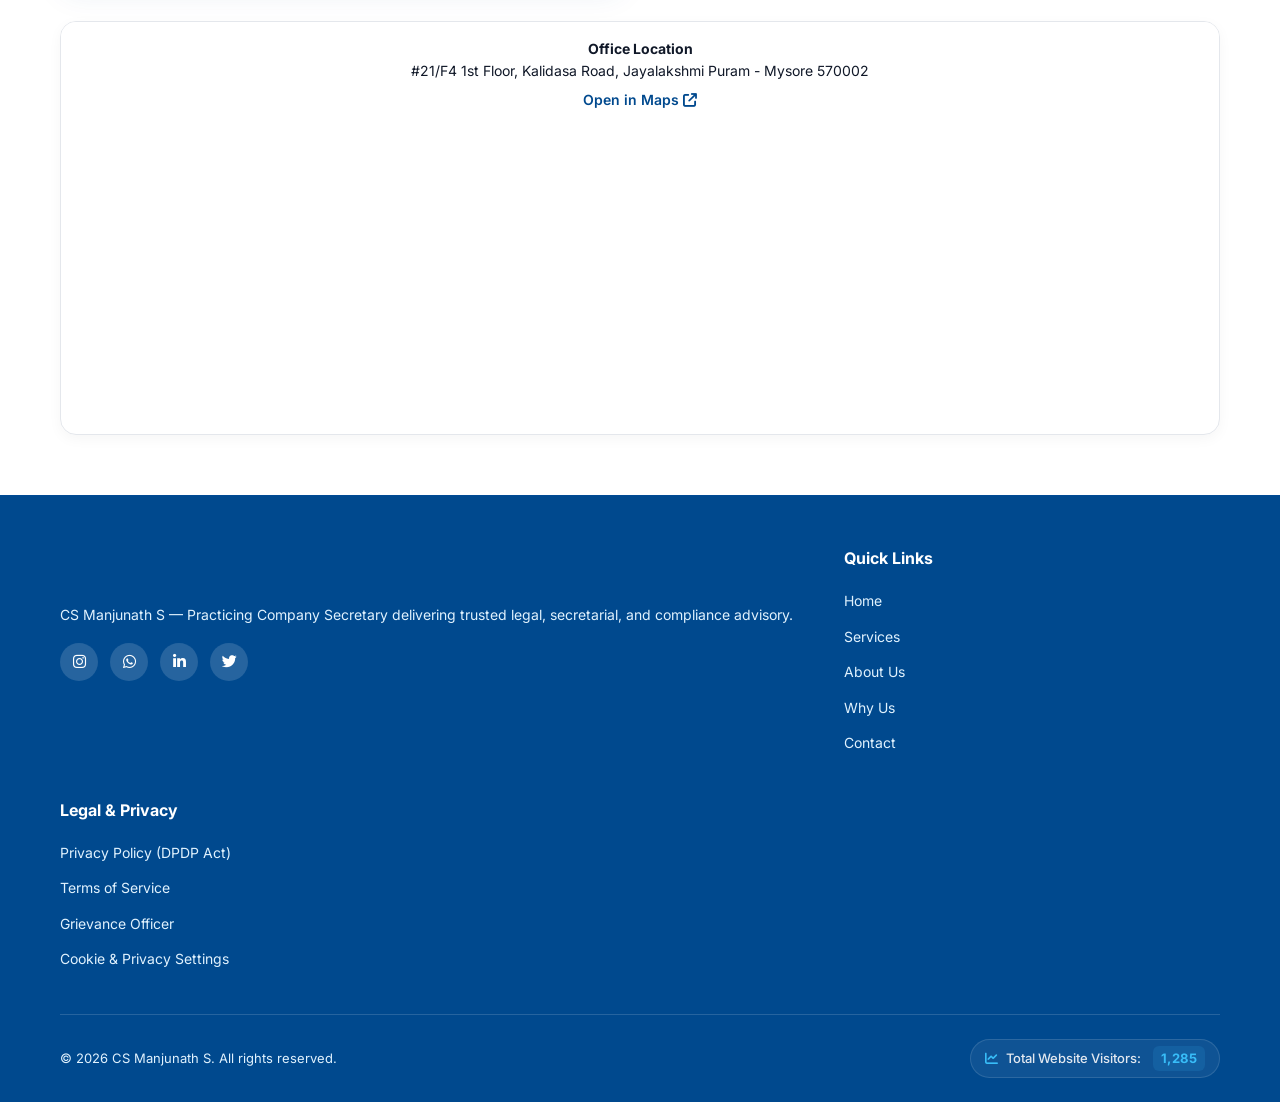
==== commit c9a44dcc: "Complete DPDP Act 2023 compliance implementation across all pages" ====
--- a/index.html
+++ b/index.html
@@ -2,13 +2,18 @@
 <html lang="en">
 <head>
     <!-- Google tag (gtag.js) -->
-<script async src="https://www.googletagmanager.com/gtag/js?id=G-2ZXNT6Z7KW"></script>
-<script>
-  window.dataLayer = window.dataLayer || [];
-  function gtag(){dataLayer.push(arguments);}
-  gtag("js", new Date());
-  gtag("config", "G-2ZXNT6Z7KW");
-</script>
+    <script async src="https://www.googletagmanager.com/gtag/js?id=G-2ZXNT6Z7KW"></script>
+    <script>
+      window.dataLayer = window.dataLayer || [];
+      function gtag(){dataLayer.push(arguments);}
+      gtag("js", new Date());
+      // Default DPDP Consent: Denied until user affirmatively accepts
+      gtag("consent", "default", {
+        "analytics_storage": "denied",
+        "ad_storage": "denied"
+      });
+      gtag("config", "G-2ZXNT6Z7KW");
+    </script>
     <meta charset="UTF-8">
     <meta name="google-site-verification" content="hs1H9iYEh0L45tW0rpivCThTVf-tTQm9_wC4RE9LnFQ">
     <meta name="viewport" content="width=device-width, initial-scale=1.0">
@@ -769,6 +774,17 @@
                         <li><a href="#contact">Contact</a></li>
                     </ul>
                 </div>
+
+                <div>
+                    <h4 style="margin-bottom: 16px; font-size: 16px; text-align: left; color: white;">Legal & Privacy</h4>
+                    <ul class="footer-links">
+                        <li><a href="privacy-policy.html">Privacy Policy (DPDP Act)</a></li>
+                        <li><a href="terms.html">Terms of Service</a></li>
+                        <li><a href="privacy-policy.html#grievance-officer">Grievance Officer</a></li>
+                        <li><a href="javascript:void(0)" onclick="openCookieModal()">Cookie & Privacy Settings</a></li>
+                    </ul>
+                </div>
+
             </div>
 
             <div class="footer-bottom">
@@ -784,5 +800,62 @@
 
     
     <script src="script.js"></script>
+
+    <!-- DPDP Cookie Consent Banner -->
+    <div id="dpdpCookieBanner" class="dpdp-cookie-banner" style="display: none;">
+        <div class="container dpdp-banner-inner">
+            <div class="dpdp-banner-text">
+                <i class="fa-solid fa-shield-halved dpdp-banner-icon"></i>
+                <div>
+                    <h4>Privacy & Cookie Notice (DPDP Act, 2023)</h4>
+                    <p>We use essential cookies to ensure site security and functionality, and privacy-respecting analytics to improve your experience. Learn more in our <a href="privacy-policy.html">Privacy Policy</a>.</p>
+                </div>
+            </div>
+            <div class="dpdp-banner-actions">
+                <button class="btn dpdp-btn-essential" onclick="rejectOptionalCookies()">Essential Only</button>
+                <button class="btn dpdp-btn-accept" onclick="acceptAllCookies()">Accept All</button>
+            </div>
+        </div>
+    </div>
+
+    <!-- Cookie & Privacy Settings Modal -->
+    <div id="cookieSettingsModal" class="modal-overlay">
+        <div class="modal-card cookie-settings-card">
+            <button class="modal-close-btn" onclick="closeCookieModal()">&times;</button>
+            <div class="modal-header">
+                <i class="fa-solid fa-sliders modal-wa-icon" style="color: var(--blue-primary);"></i>
+                <h3>Cookie & Privacy Preferences</h3>
+                <p>Manage your consent settings as per the Digital Personal Data Protection Act, 2023</p>
+            </div>
+            <div class="cookie-options-list">
+                <div class="cookie-option-item">
+                    <div class="cookie-option-info">
+                        <strong>1. Strictly Necessary Cookies & Storage</strong>
+                        <p>Essential for basic website navigation, security, and storing your consent preferences. Cannot be turned off.</p>
+                    </div>
+                    <div class="cookie-toggle">
+                        <span class="badge-always-active">Always Active</span>
+                    </div>
+                </div>
+                <div class="cookie-option-item">
+                    <div class="cookie-option-info">
+                        <strong>2. Anonymous Analytics Cookies (Google Analytics 4)</strong>
+                        <p>Helps us understand website performance, visitor volume, and popular services without identifying you individually.</p>
+                    </div>
+                    <div class="cookie-toggle">
+                        <label class="switch">
+                            <input type="checkbox" id="analyticsToggle">
+                            <span class="slider round"></span>
+                        </label>
+                    </div>
+                </div>
+            </div>
+            <div class="cookie-modal-actions">
+                <button class="btn btn-secondary" onclick="closeCookieModal()">Cancel</button>
+                <button class="btn btn-primary" onclick="saveCustomCookiePreferences()">Save Preferences</button>
+            </div>
+        </div>
+    </div>
+
 </body>
 </html>
--- a/style.css
+++ b/style.css
@@ -3401,3 +3401,610 @@
     font-family: 'Inter', monospace;
     letter-spacing: 0.5px;
 }
+
+
+/* ==========================================================================
+   DPDP Act, 2023 Statutory Privacy & Terms Styling
+   ========================================================================== */
+.policy-header-section {
+    background: linear-gradient(135deg, #0A192F 0%, #00498E 100%);
+    color: #FFFFFF;
+    padding: 120px 0 50px;
+    text-align: center;
+}
+
+.policy-badge {
+    display: inline-flex;
+    align-items: center;
+    gap: 8px;
+    background: rgba(56, 189, 248, 0.15);
+    border: 1px solid rgba(56, 189, 248, 0.3);
+    color: #38BDF8;
+    padding: 6px 16px;
+    border-radius: 20px;
+    font-size: 13px;
+    font-weight: 600;
+    margin-bottom: 16px;
+    text-transform: uppercase;
+    letter-spacing: 0.5px;
+}
+
+.policy-header-section h2 {
+    font-size: 36px;
+    font-weight: 800;
+    margin-bottom: 12px;
+    color: #FFFFFF;
+}
+
+.policy-subtitle {
+    font-size: 16px;
+    color: #94A3B8;
+    max-width: 760px;
+    margin: 0 auto 20px;
+    line-height: 1.6;
+}
+
+.policy-meta {
+    display: flex;
+    justify-content: center;
+    flex-wrap: wrap;
+    gap: 24px;
+    font-size: 13px;
+    color: #CBD5E1;
+}
+
+.policy-meta span {
+    display: inline-flex;
+    align-items: center;
+    gap: 8px;
+}
+
+.language-select-bar {
+    background: #F1F5F9;
+    padding: 16px 0;
+    border-bottom: 1px solid #E2E8F0;
+}
+
+.lang-pill-container {
+    display: flex;
+    justify-content: center;
+    gap: 12px;
+    flex-wrap: wrap;
+}
+
+.lang-pill-btn {
+    background: #FFFFFF;
+    border: 1px solid #CBD5E1;
+    color: #334155;
+    padding: 8px 20px;
+    border-radius: 24px;
+    font-size: 14px;
+    font-weight: 600;
+    cursor: pointer;
+    transition: all 0.2s ease;
+    display: inline-flex;
+    align-items: center;
+    gap: 8px;
+}
+
+.lang-pill-btn:hover {
+    border-color: var(--blue-primary);
+    color: var(--blue-primary);
+}
+
+.lang-pill-btn.active {
+    background: var(--blue-primary);
+    color: #FFFFFF;
+    border-color: var(--blue-primary);
+    box-shadow: 0 2px 8px rgba(0, 73, 142, 0.25);
+}
+
+.policy-main-content {
+    padding: 50px 0 80px;
+    background: #F8FAFC;
+}
+
+.policy-card {
+    background: #FFFFFF;
+    border-radius: 12px;
+    border: 1px solid #E2E8F0;
+    padding: 36px 40px;
+    margin-bottom: 30px;
+    box-shadow: 0 2px 10px rgba(0, 0, 0, 0.03);
+}
+
+.policy-card-header {
+    display: flex;
+    align-items: center;
+    gap: 16px;
+    margin-bottom: 20px;
+    border-bottom: 2px solid #F1F5F9;
+    padding-bottom: 14px;
+}
+
+.sec-num {
+    background: #EFF6FF;
+    color: var(--blue-primary);
+    font-size: 14px;
+    font-weight: 800;
+    padding: 6px 12px;
+    border-radius: 8px;
+    border: 1px solid #DBEAFE;
+}
+
+.policy-card-header h3 {
+    font-size: 22px;
+    font-weight: 700;
+    color: var(--text-dark);
+    margin: 0;
+}
+
+.policy-card p {
+    font-size: 15px;
+    line-height: 1.8;
+    color: #475569;
+    margin-bottom: 16px;
+}
+
+.fiduciary-box {
+    background: #F8FAFC;
+    border: 1px solid #E2E8F0;
+    border-left: 4px solid var(--blue-primary);
+    padding: 20px 24px;
+    border-radius: 0 8px 8px 0;
+    margin-top: 18px;
+}
+
+.fiduciary-box h4 {
+    font-size: 16px;
+    color: var(--blue-primary);
+    margin-bottom: 12px;
+    display: flex;
+    align-items: center;
+    gap: 8px;
+}
+
+.fiduciary-box ul {
+    list-style: none;
+    padding: 0;
+    margin: 0;
+}
+
+.fiduciary-box ul li {
+    font-size: 14px;
+    color: #334155;
+    margin-bottom: 8px;
+    line-height: 1.6;
+}
+
+.data-table-wrapper {
+    overflow-x: auto;
+    margin-top: 20px;
+}
+
+.policy-table {
+    width: 100%;
+    border-collapse: collapse;
+    font-size: 14px;
+    text-align: left;
+}
+
+.policy-table th {
+    background: #F1F5F9;
+    color: #1E293B;
+    padding: 12px 16px;
+    border: 1px solid #E2E8F0;
+    font-weight: 700;
+}
+
+.policy-table td {
+    padding: 14px 16px;
+    border: 1px solid #E2E8F0;
+    color: #475569;
+    line-height: 1.6;
+}
+
+.policy-bullets {
+    padding-left: 20px;
+    margin-bottom: 16px;
+}
+
+.policy-bullets li {
+    font-size: 15px;
+    color: #475569;
+    line-height: 1.8;
+    margin-bottom: 10px;
+}
+
+.rights-grid {
+    display: grid;
+    grid-template-columns: repeat(auto-fit, minmax(280px, 1fr));
+    gap: 20px;
+    margin-top: 24px;
+}
+
+.right-item {
+    background: #F8FAFC;
+    border: 1px solid #E2E8F0;
+    padding: 24px;
+    border-radius: 10px;
+    transition: all 0.2s ease;
+}
+
+.right-item:hover {
+    border-color: #93C5FD;
+    box-shadow: 0 4px 12px rgba(0, 73, 142, 0.08);
+}
+
+.right-icon {
+    width: 44px;
+    height: 44px;
+    background: #EFF6FF;
+    color: var(--blue-primary);
+    border-radius: 8px;
+    display: flex;
+    align-items: center;
+    justify-content: center;
+    font-size: 18px;
+    margin-bottom: 14px;
+}
+
+.right-item h4 {
+    font-size: 16px;
+    font-weight: 700;
+    color: var(--text-dark);
+    margin-bottom: 8px;
+}
+
+.right-item p {
+    font-size: 14px;
+    color: #64748B;
+    margin: 0;
+    line-height: 1.6;
+}
+
+.rights-action-box {
+    background: #FEF3C7;
+    border: 1px solid #FDE68A;
+    border-radius: 8px;
+    padding: 16px 20px;
+    color: #92400E;
+    font-size: 14px;
+    margin-top: 24px;
+    line-height: 1.6;
+}
+
+.grievance-contact-card {
+    display: flex;
+    gap: 24px;
+    background: #F8FAFC;
+    border: 1px solid #E2E8F0;
+    border-left: 4px solid var(--blue-primary);
+    padding: 24px;
+    border-radius: 0 10px 10px 0;
+    margin-top: 20px;
+    align-items: flex-start;
+}
+
+.grievance-avatar {
+    width: 56px;
+    height: 56px;
+    background: var(--blue-primary);
+    color: #FFFFFF;
+    border-radius: 12px;
+    display: flex;
+    align-items: center;
+    justify-content: center;
+    font-size: 24px;
+    flex-shrink: 0;
+}
+
+.grievance-details h4 {
+    font-size: 18px;
+    color: var(--text-dark);
+    margin-bottom: 4px;
+}
+
+.role-badge {
+    display: inline-block;
+    background: #EFF6FF;
+    color: var(--blue-primary);
+    font-size: 12px;
+    font-weight: 700;
+    padding: 3px 10px;
+    border-radius: 12px;
+    margin-bottom: 12px !important;
+}
+
+.grievance-details p {
+    font-size: 14px;
+    color: #334155;
+    margin-bottom: 6px;
+    line-height: 1.6;
+}
+
+.dpbi-notice-box {
+    background: #EFF6FF;
+    border: 1px solid #BFDBFE;
+    border-radius: 8px;
+    padding: 20px;
+    margin-top: 24px;
+}
+
+.dpbi-notice-box h4 {
+    font-size: 15px;
+    color: var(--blue-primary);
+    margin-bottom: 8px;
+    display: flex;
+    align-items: center;
+    gap: 8px;
+}
+
+.dpbi-notice-box p {
+    font-size: 14px;
+    color: #1E3A8A;
+    margin: 0;
+    line-height: 1.6;
+}
+
+.kn-content {
+    font-family: "Noto Sans Kannada", "Inter", sans-serif;
+}
+
+/* ==========================================================================
+   DPDP Cookie Consent Banner & Modal
+   ========================================================================== */
+.dpdp-cookie-banner {
+    position: fixed;
+    bottom: 0;
+    left: 0;
+    right: 0;
+    background: #0A192F;
+    color: #FFFFFF;
+    padding: 16px 20px;
+    box-shadow: 0 -4px 20px rgba(0, 0, 0, 0.25);
+    z-index: 99999;
+    border-top: 1px solid rgba(255, 255, 255, 0.1);
+    animation: slideUpBanner 0.4s ease forwards;
+}
+
+@keyframes slideUpBanner {
+    from { transform: translateY(100%); opacity: 0; }
+    to { transform: translateY(0); opacity: 1; }
+}
+
+.dpdp-banner-inner {
+    display: flex;
+    align-items: center;
+    justify-content: space-between;
+    gap: 24px;
+    flex-wrap: wrap;
+}
+
+.dpdp-banner-text {
+    display: flex;
+    align-items: flex-start;
+    gap: 16px;
+    flex: 1;
+    min-width: 280px;
+}
+
+.dpdp-banner-icon {
+    font-size: 26px;
+    color: #38BDF8;
+    margin-top: 2px;
+}
+
+.dpdp-banner-text h4 {
+    font-size: 15px;
+    font-weight: 700;
+    color: #FFFFFF;
+    margin-bottom: 4px;
+}
+
+.dpdp-banner-text p {
+    font-size: 13px;
+    color: #94A3B8;
+    margin: 0;
+    line-height: 1.5;
+}
+
+.dpdp-banner-text a {
+    color: #38BDF8;
+    text-decoration: underline;
+}
+
+.dpdp-banner-actions {
+    display: flex;
+    gap: 10px;
+    flex-wrap: wrap;
+}
+
+.dpdp-btn-essential {
+    background: rgba(255, 255, 255, 0.1);
+    color: #FFFFFF;
+    border: 1px solid rgba(255, 255, 255, 0.2);
+    padding: 9px 18px;
+    border-radius: 6px;
+    font-size: 13px;
+    font-weight: 600;
+    cursor: pointer;
+    transition: all 0.2s ease;
+}
+
+.dpdp-btn-essential:hover {
+    background: rgba(255, 255, 255, 0.2);
+}
+
+.dpdp-btn-accept {
+    background: #00498E;
+    color: #FFFFFF;
+    border: 1px solid #38BDF8;
+    padding: 9px 20px;
+    border-radius: 6px;
+    font-size: 13px;
+    font-weight: 700;
+    cursor: pointer;
+    transition: all 0.2s ease;
+}
+
+.dpdp-btn-accept:hover {
+    background: #003366;
+    box-shadow: 0 2px 10px rgba(56, 189, 248, 0.3);
+}
+
+/* Cookie Settings Modal */
+.cookie-settings-card {
+    max-width: 580px;
+}
+
+.cookie-options-list {
+    display: flex;
+    flex-direction: column;
+    gap: 16px;
+    margin: 20px 0;
+}
+
+.cookie-option-item {
+    display: flex;
+    justify-content: space-between;
+    align-items: center;
+    background: #F8FAFC;
+    border: 1px solid #E2E8F0;
+    border-radius: 8px;
+    padding: 16px;
+    gap: 16px;
+}
+
+.cookie-option-info strong {
+    display: block;
+    font-size: 14px;
+    color: var(--text-dark);
+    margin-bottom: 4px;
+}
+
+.cookie-option-info p {
+    font-size: 12px;
+    color: #64748B;
+    margin: 0;
+    line-height: 1.5;
+}
+
+.badge-always-active {
+    background: #DCFCE7;
+    color: #166534;
+    font-size: 11px;
+    font-weight: 700;
+    padding: 4px 10px;
+    border-radius: 12px;
+    white-space: nowrap;
+}
+
+.cookie-modal-actions {
+    display: flex;
+    justify-content: flex-end;
+    gap: 10px;
+    border-top: 1px solid #E2E8F0;
+    padding-top: 16px;
+}
+
+/* Switch Toggle UI */
+.switch {
+    position: relative;
+    display: inline-block;
+    width: 44px;
+    height: 24px;
+}
+
+.switch input {
+    opacity: 0;
+    width: 0;
+    height: 0;
+}
+
+.slider {
+    position: absolute;
+    cursor: pointer;
+    top: 0; left: 0; right: 0; bottom: 0;
+    background-color: #CBD5E1;
+    transition: .3s;
+}
+
+.slider:before {
+    position: absolute;
+    content: "";
+    height: 18px;
+    width: 18px;
+    left: 3px;
+    bottom: 3px;
+    background-color: white;
+    transition: .3s;
+}
+
+input:checked + .slider {
+    background-color: var(--blue-primary);
+}
+
+input:checked + .slider:before {
+    transform: translateX(20px);
+}
+
+.slider.round {
+    border-radius: 24px;
+}
+
+.slider.round:before {
+    border-radius: 50%;
+}
+
+/* WhatsApp Form DPDP Consent Checkbox */
+.form-checkbox-group {
+    display: flex;
+    align-items: flex-start;
+    gap: 10px;
+    margin-top: 14px;
+    margin-bottom: 16px;
+    font-size: 12px;
+    color: #475569;
+    line-height: 1.5;
+}
+
+.form-checkbox-group input[type="checkbox"] {
+    margin-top: 3px;
+    width: 16px;
+    height: 16px;
+    accent-color: var(--blue-primary);
+    cursor: pointer;
+    flex-shrink: 0;
+}
+
+.form-checkbox-group label {
+    cursor: pointer;
+}
+
+.form-checkbox-group a {
+    color: var(--blue-primary);
+    text-decoration: underline;
+    font-weight: 600;
+}
+
+@media (max-width: 768px) {
+    .policy-card {
+        padding: 24px 20px;
+    }
+    .policy-header-section h2 {
+        font-size: 26px;
+    }
+    .grievance-contact-card {
+        flex-direction: column;
+        align-items: center;
+        text-align: center;
+    }
+    .dpdp-banner-inner {
+        flex-direction: column;
+        align-items: stretch;
+    }
+    .dpdp-banner-actions {
+        justify-content: flex-end;
+    }
+}
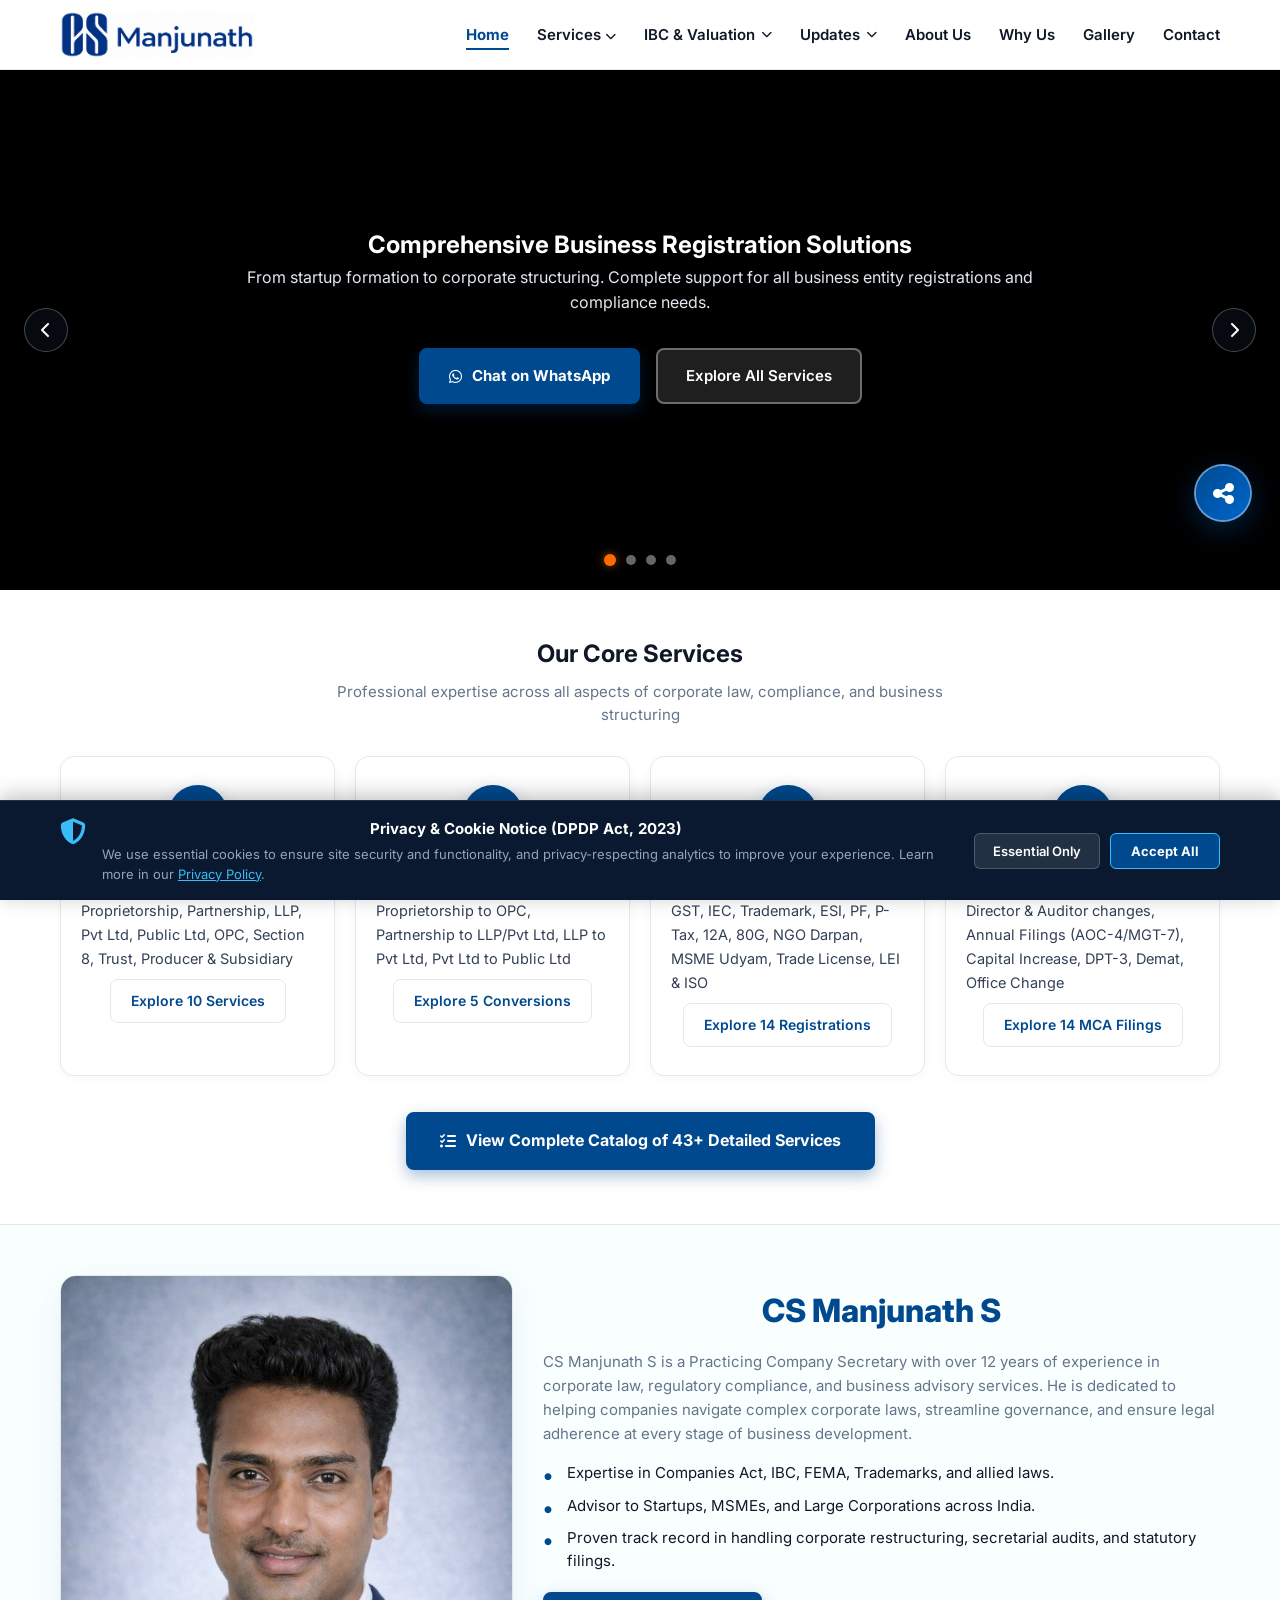
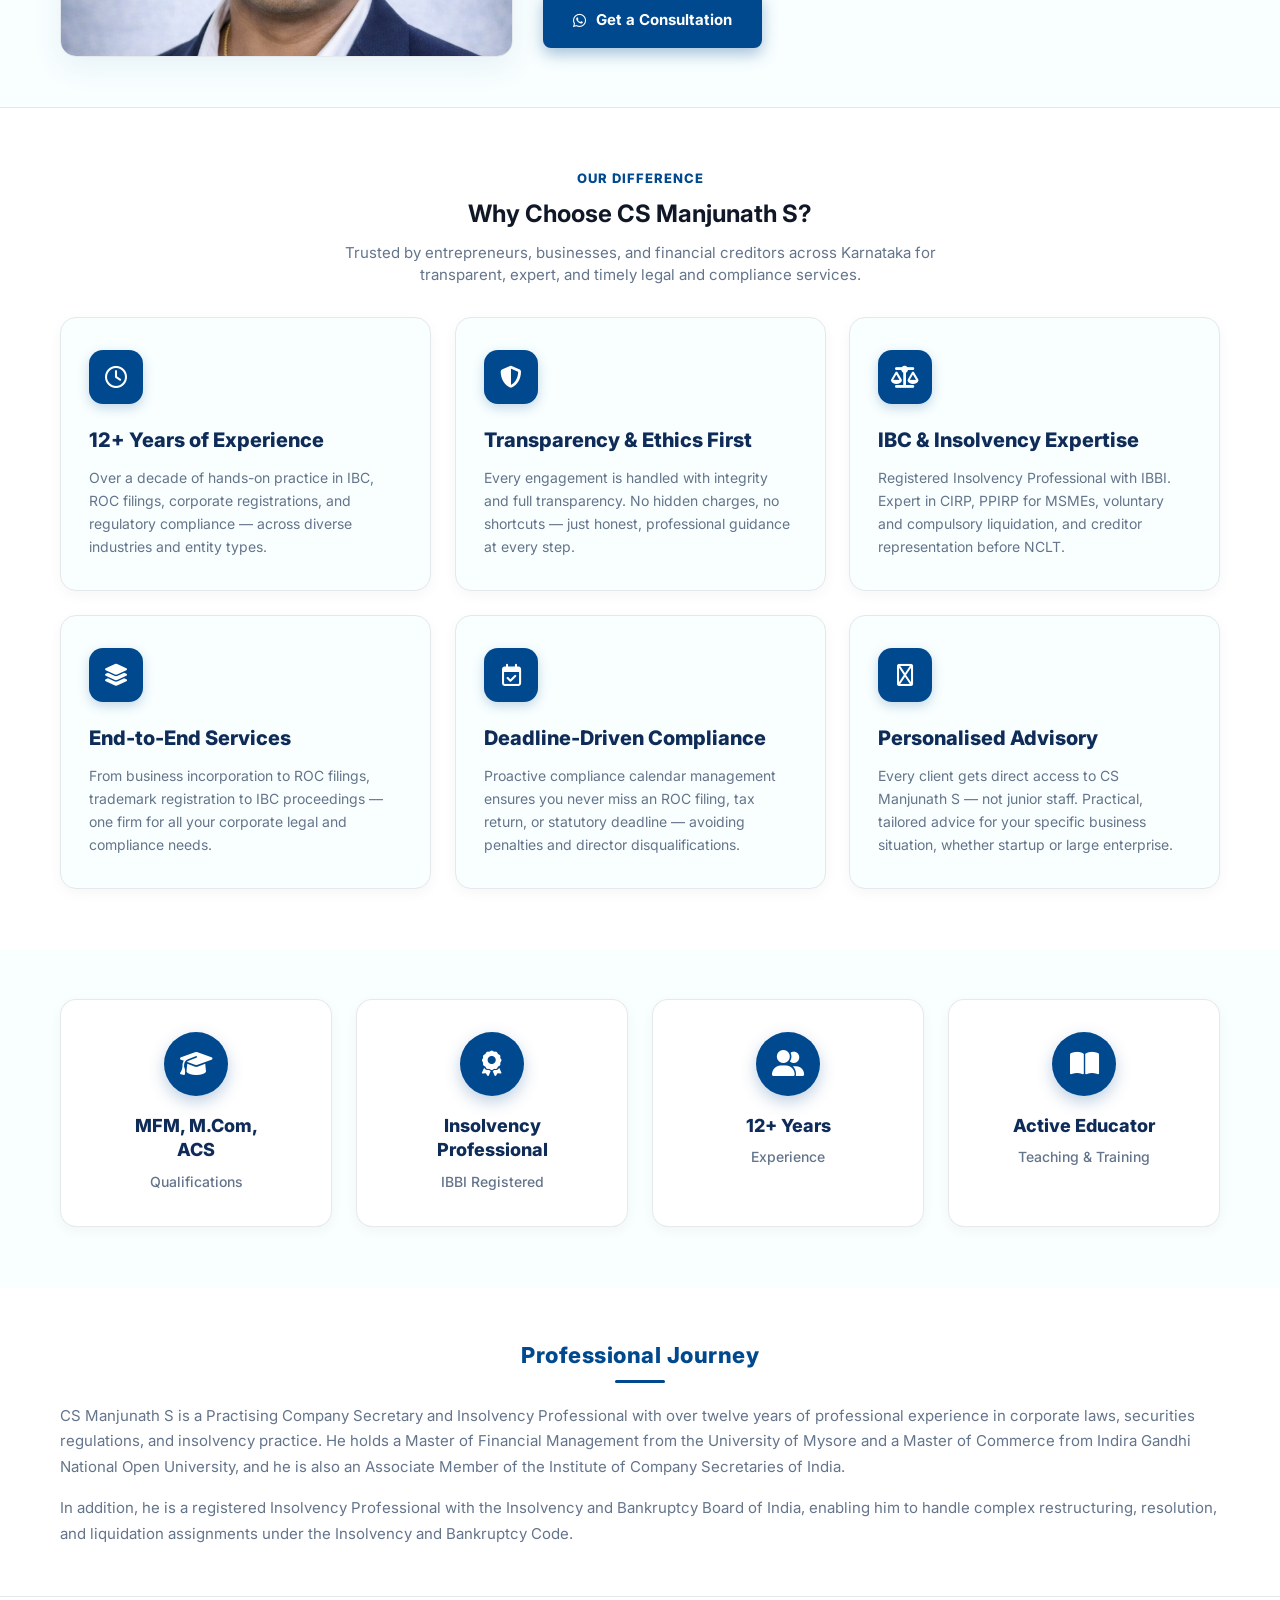
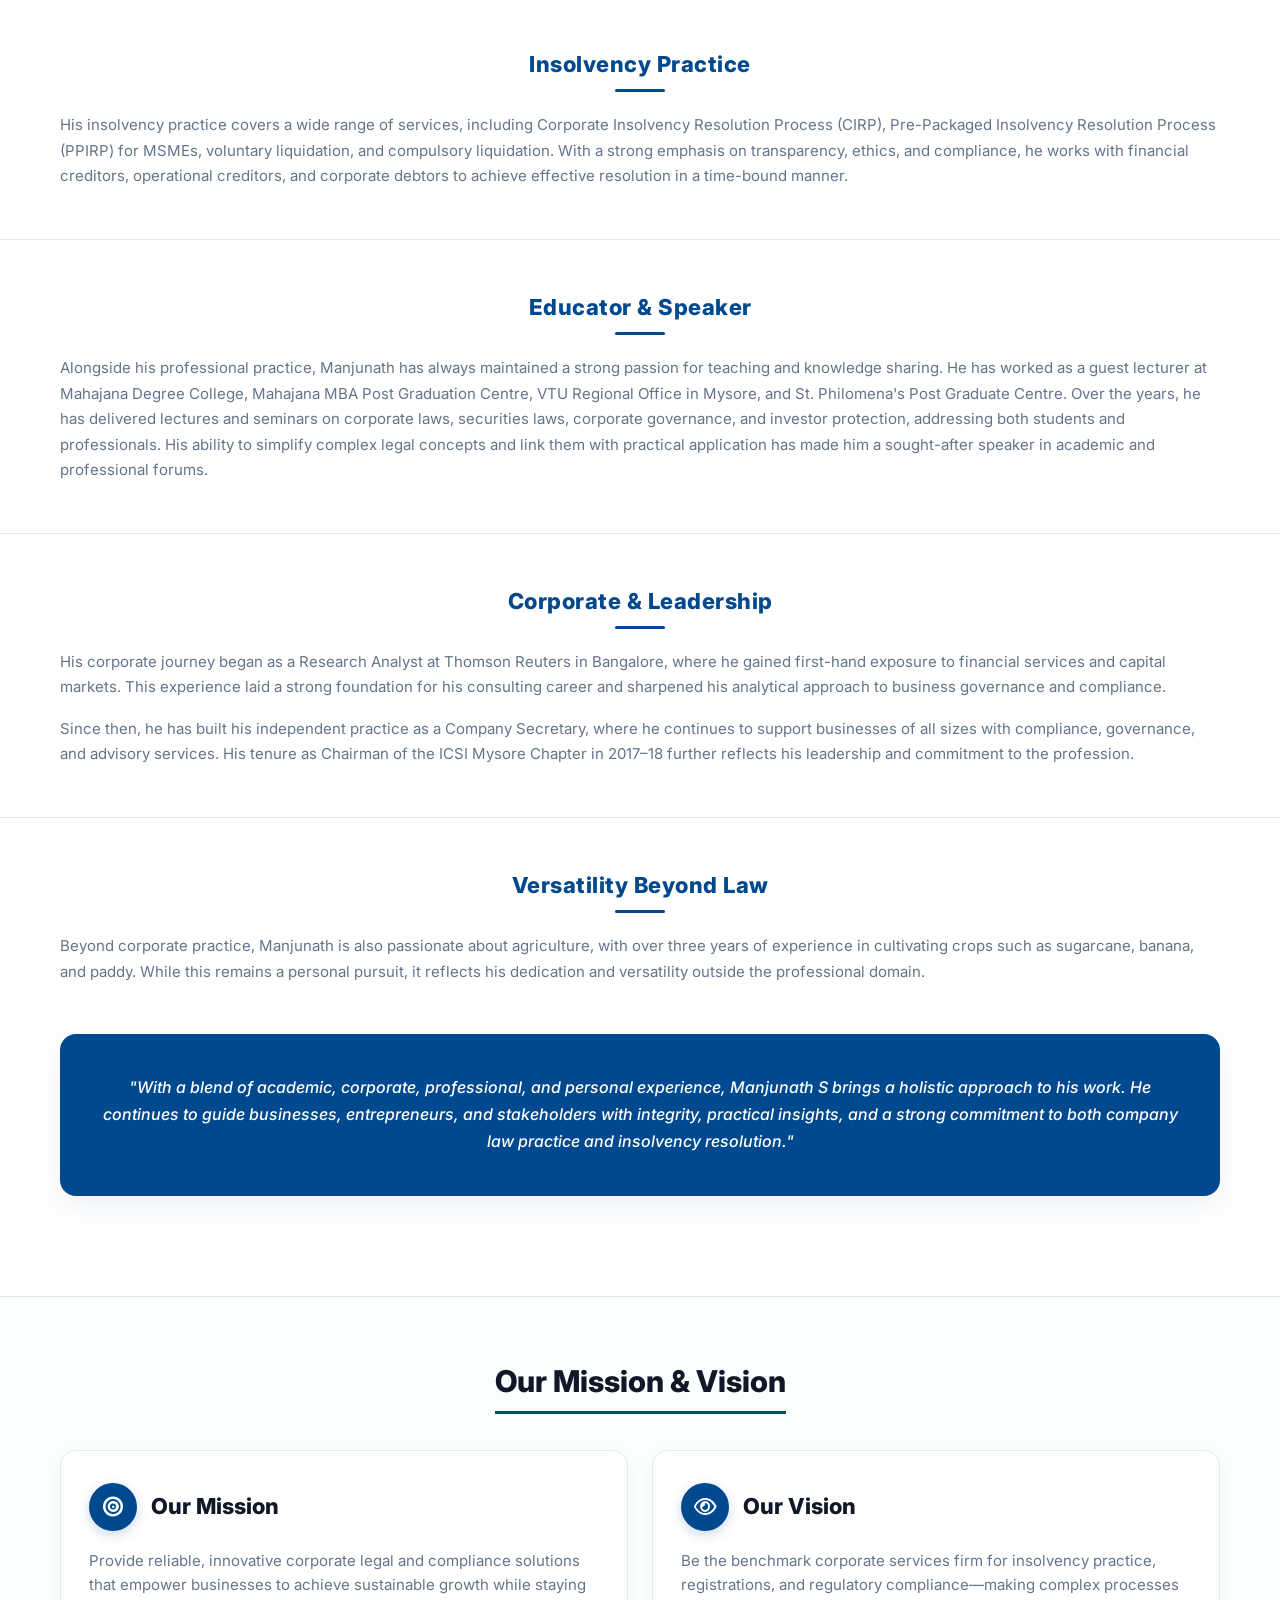
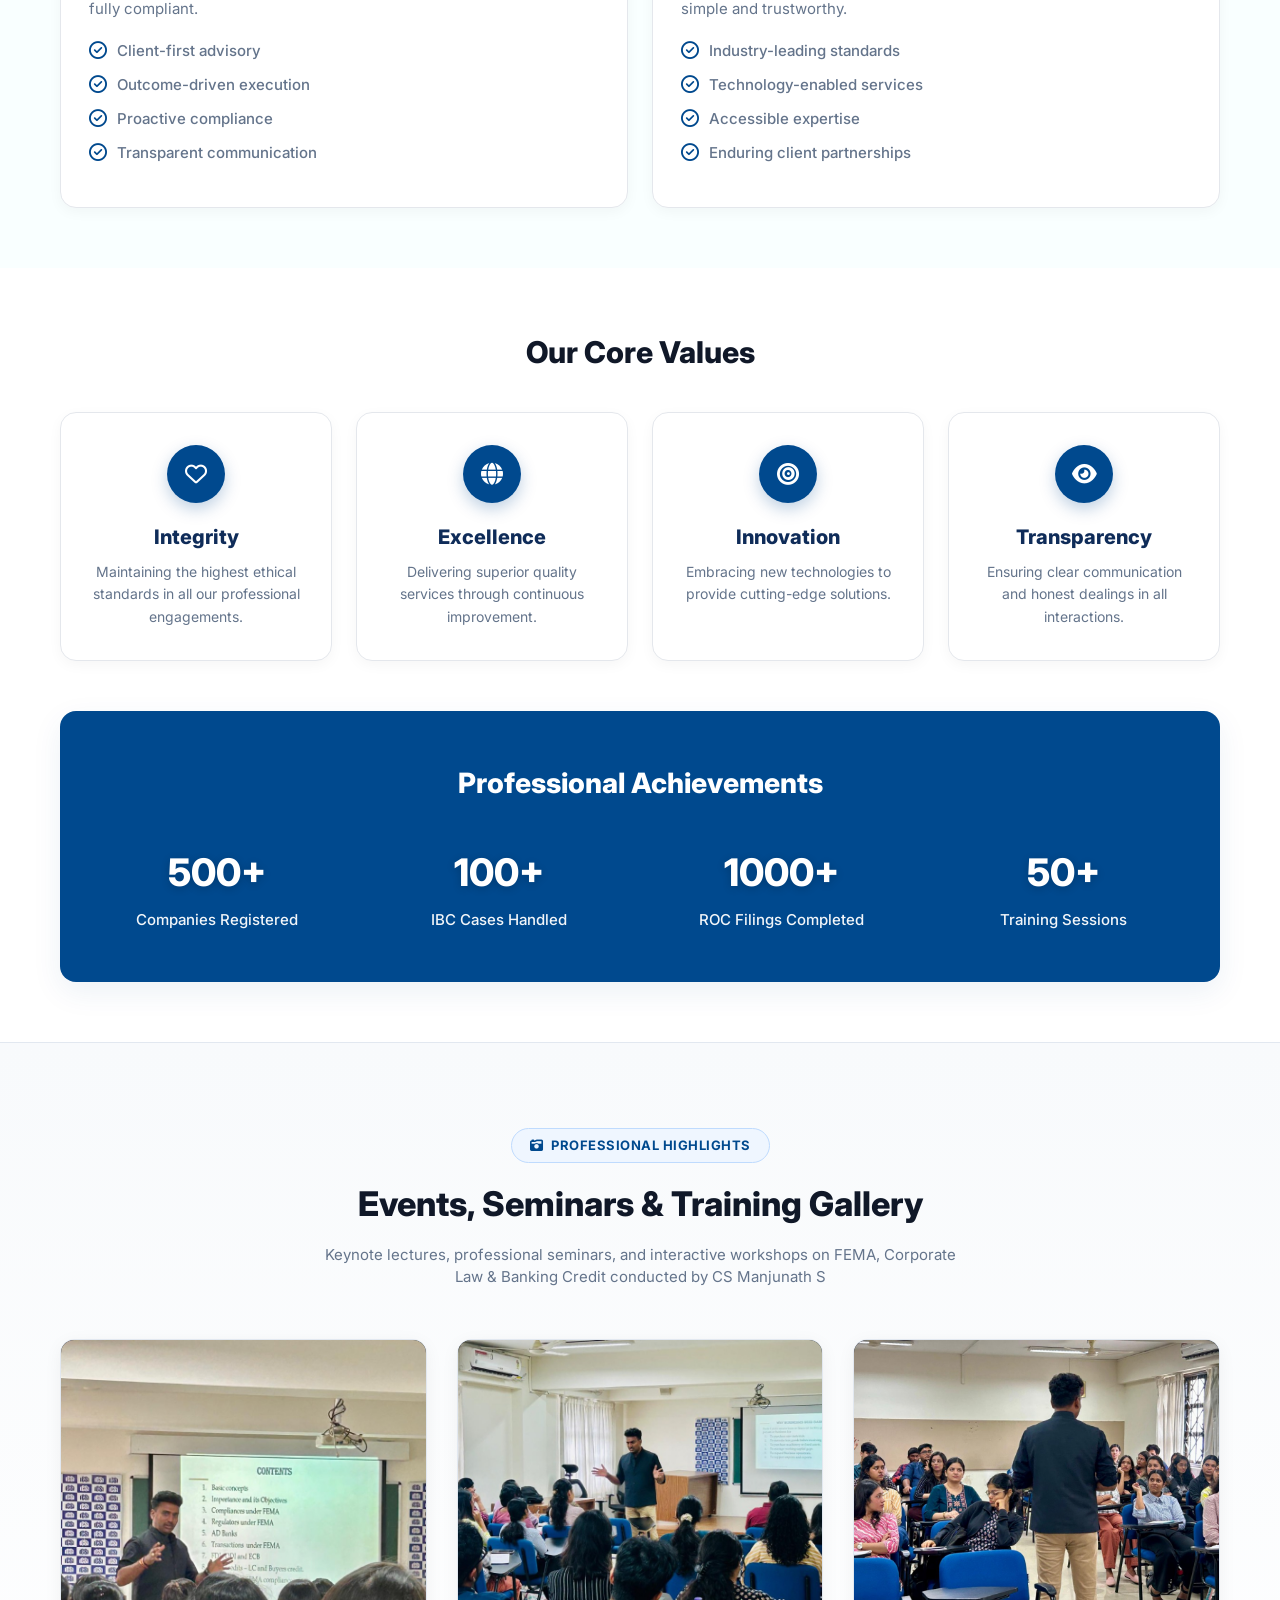
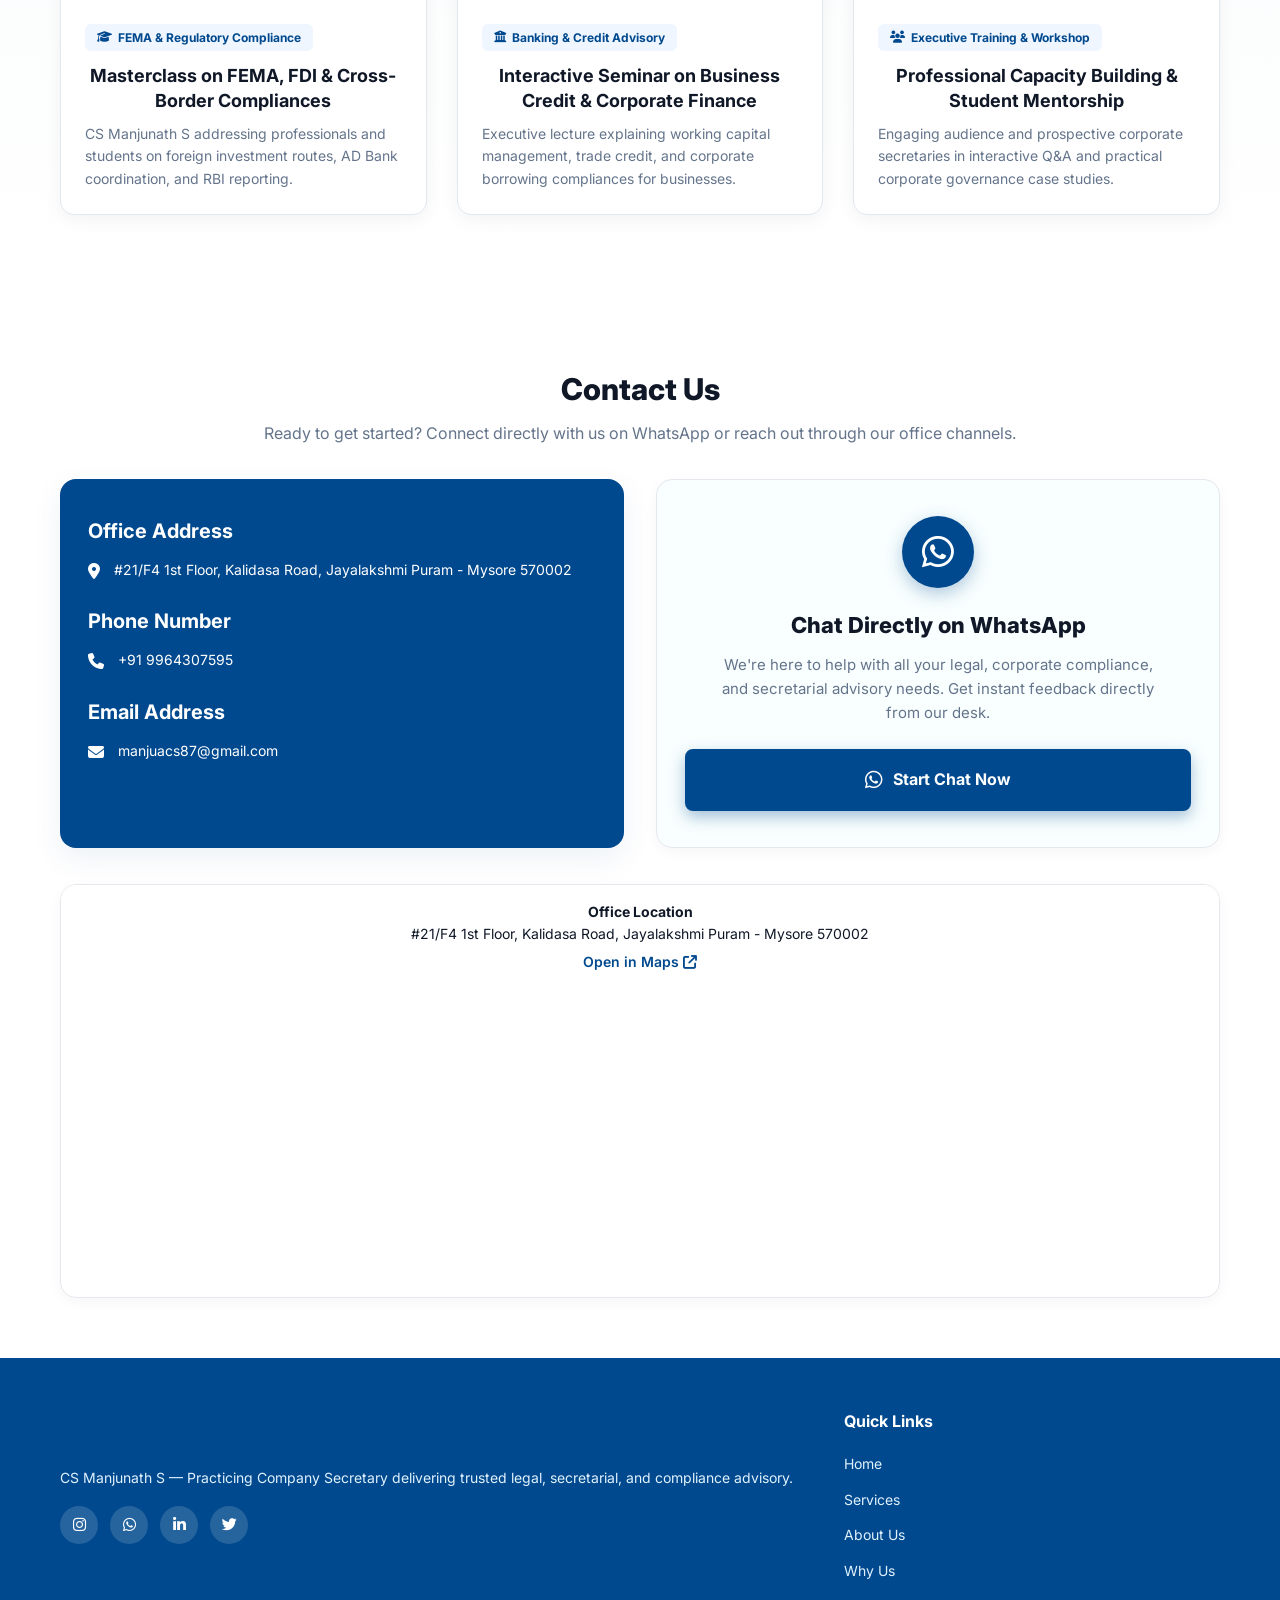
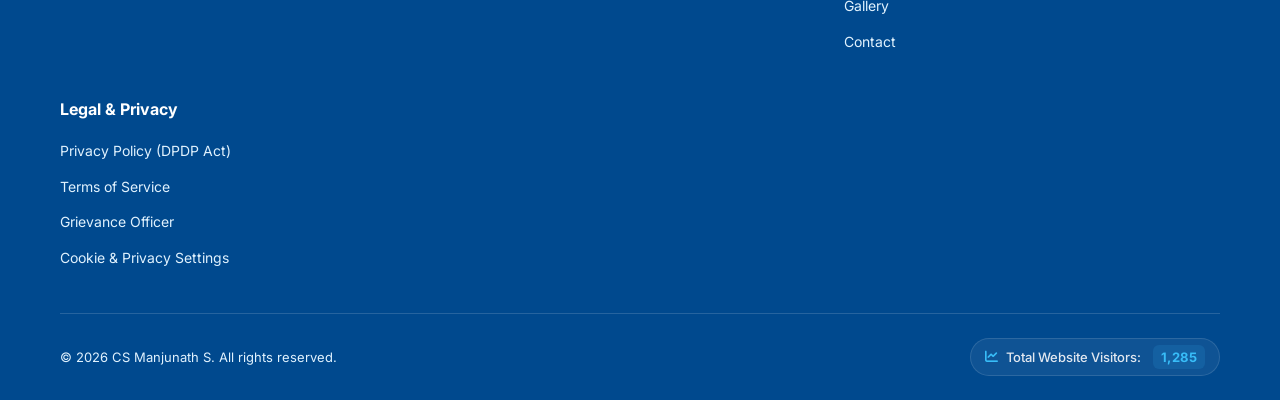
==== commit d8c34d24: "Add FEMA & RBI Compliance service and Events & Seminars Gallery with interactive Lightbox" ====
--- a/index.html
+++ b/index.html
@@ -74,8 +74,8 @@
       },
       "geo": {
         "@type": "GeoCoordinates",
-        "latitude": "12.2958",
-        "longitude": "76.6394"
+        "latitude": "12.324605",
+        "longitude": "76.623825"
       },
       "areaServed": [
         { "@type": "City", "name": "Mysuru" },
@@ -195,6 +195,7 @@
     <li><a href="services.html?part=part-4&service=secretarial-audit-legal-due-diligence">Secretarial Audit & Legal Due Diligence</a></li>
     <li><a href="services.html?part=part-4&service=board-general-meeting-advisory">Board & General Meeting Advisory</a></li>
     <li><a href="services.html?part=part-4&service=corporate-governance-policy-drafting">Corporate Governance & Policy Drafting</a></li>
+    <li><a href="services.html?part=part-4&service=fema-rbi-compliance">FEMA & RBI Compliance</a></li>
 </ul>
 
                         </li>
@@ -242,6 +243,7 @@
                 </li>
                 <li><a href="index.html#about">About Us</a></li>
                 <li><a href="index.html#why-us">Why Us</a></li>
+                <li><a href="#gallery">Gallery</a></li>
                 <li><a href="index.html#contact">Contact</a></li>
             </ul>
             <div class="menu-toggle" id="menuToggle">
@@ -696,6 +698,85 @@
         </div>
     </section>
 
+        <!-- Events & Knowledge Sessions Gallery Section -->
+    <section class="gallery-section" id="gallery">
+        <div class="container">
+            <div class="gallery-header-wrap">
+                <div class="gallery-badge"><i class="fa-solid fa-camera-retro"></i> Professional Highlights</div>
+                <h2>Events, Seminars & Training Gallery</h2>
+                <p class="section-header-subtitle">Keynote lectures, professional seminars, and interactive workshops on FEMA, Corporate Law & Banking Credit conducted by CS Manjunath S</p>
+            </div>
+
+            <div class="events-gallery-grid">
+                
+                <!-- Event Photo 1: FEMA & Corporate Law -->
+                <div class="gallery-card" onclick="openGalleryLightbox(0)">
+                    <div class="gallery-img-container">
+                        <img src="event_gallery_1.jpg" alt="CS Manjunath S delivering keynote on FEMA Compliances and Regulatory Framework" class="gallery-img">
+                        <div class="gallery-overlay">
+                            <span class="gallery-zoom-icon"><i class="fa-solid fa-expand"></i></span>
+                            <span class="gallery-view-text">Click to Enlarge</span>
+                        </div>
+                    </div>
+                    <div class="gallery-card-content">
+                        <span class="event-tag"><i class="fa-solid fa-graduation-cap"></i> FEMA & Regulatory Compliance</span>
+                        <h4>Masterclass on FEMA, FDI & Cross-Border Compliances</h4>
+                        <p>CS Manjunath S addressing professionals and students on foreign investment routes, AD Bank coordination, and RBI reporting.</p>
+                    </div>
+                </div>
+
+                <!-- Event Photo 2: Business & Banking Credit -->
+                <div class="gallery-card" onclick="openGalleryLightbox(1)">
+                    <div class="gallery-img-container">
+                        <img src="event_gallery_2.jpg" alt="CS Manjunath S presenting on Why Businesses Need Bank Credit" class="gallery-img">
+                        <div class="gallery-overlay">
+                            <span class="gallery-zoom-icon"><i class="fa-solid fa-expand"></i></span>
+                            <span class="gallery-view-text">Click to Enlarge</span>
+                        </div>
+                    </div>
+                    <div class="gallery-card-content">
+                        <span class="event-tag"><i class="fa-solid fa-building-columns"></i> Banking & Credit Advisory</span>
+                        <h4>Interactive Seminar on Business Credit & Corporate Finance</h4>
+                        <p>Executive lecture explaining working capital management, trade credit, and corporate borrowing compliances for businesses.</p>
+                    </div>
+                </div>
+
+                <!-- Event Photo 3: Workshop & Audience -->
+                <div class="gallery-card" onclick="openGalleryLightbox(2)">
+                    <div class="gallery-img-container">
+                        <img src="event_gallery_3.jpg" alt="Audience and participants attending CS Manjunath S corporate governance workshop" class="gallery-img">
+                        <div class="gallery-overlay">
+                            <span class="gallery-zoom-icon"><i class="fa-solid fa-expand"></i></span>
+                            <span class="gallery-view-text">Click to Enlarge</span>
+                        </div>
+                    </div>
+                    <div class="gallery-card-content">
+                        <span class="event-tag"><i class="fa-solid fa-users"></i> Executive Training & Workshop</span>
+                        <h4>Professional Capacity Building & Student Mentorship</h4>
+                        <p>Engaging audience and prospective corporate secretaries in interactive Q&A and practical corporate governance case studies.</p>
+                    </div>
+                </div>
+
+            </div>
+        </div>
+    </section>
+
+    <!-- Gallery Lightbox Modal -->
+    <div id="galleryLightboxModal" class="gallery-lightbox-overlay" onclick="closeGalleryLightbox(event)">
+        <div class="lightbox-content-box" onclick="event.stopPropagation()">
+            <button class="lightbox-close-btn" onclick="closeGalleryLightbox()">&times;</button>
+            <div class="lightbox-image-wrap">
+                <img id="lightboxImg" src="" alt="Enlarged Event Photo">
+            </div>
+            <div class="lightbox-caption">
+                <h4 id="lightboxTitle"></h4>
+                <p id="lightboxDesc"></p>
+            </div>
+            <button class="lightbox-nav-btn prev-btn" onclick="navGalleryLightbox(-1)">&#10094;</button>
+            <button class="lightbox-nav-btn next-btn" onclick="navGalleryLightbox(1)">&#10095;</button>
+        </div>
+    </div>
+
     <!-- Contact Section -->
     <section class="contact-section" id="contact">
         <div class="container">
@@ -742,9 +823,9 @@
                 <div class="map-info">
                     <strong>Office Location</strong><br>
                     #21/F4 1st Floor, Kalidasa Road, Jayalakshmi Puram - Mysore 570002<br>
-                    <a href="https://maps.google.com" target="_blank">Open in Maps <i class="fa-solid fa-arrow-up-right-from-square"></i></a>
-                </div>
-                <iframe class="map-frame" src="https://www.google.com/maps/embed?pb=!1m18!1m12!1m3!1d3898.0532454655!2d76.62688!3d12.31215!2m3!1f0!2f0!3f0!3m2!1i1024!2i768!4f13.1!3m3!1m2!1s0x0%3A0x0!2zMTLCsDE4JzQzLjciTiA3NsKwMzcnMzYuOCJF!5e0!3m2!1sen!2sin!4v1620000000000!5m2!1sen!2sin" allowfullscreen="" loading="lazy"></iframe>
+                    <a href="https://www.google.com/maps?q=12.324605,76.623825" target="_blank">Open in Maps <i class="fa-solid fa-arrow-up-right-from-square"></i></a>
+                </div>
+                <iframe class="map-frame" src="https://maps.google.com/maps?q=12.324605,76.623825&t=&z=16&ie=UTF8&iwloc=&output=embed" allowfullscreen="" loading="lazy"></iframe>
             </div>
         </div>
     </section>
@@ -771,6 +852,7 @@
                         <li><a href="services.html">Services</a></li>
                         <li><a href="#about">About Us</a></li>
                         <li><a href="#why-us">Why Us</a></li>
+                <li><a href="#gallery">Gallery</a></li>
                         <li><a href="#contact">Contact</a></li>
                     </ul>
                 </div>
--- a/style.css
+++ b/style.css
@@ -4008,3 +4008,324 @@
         justify-content: flex-end;
     }
 }
+
+
+/* ==========================================================================
+   Events & Seminars Gallery Section Styling
+   ========================================================================== */
+.gallery-section {
+    padding: 85px 0 90px;
+    background: linear-gradient(180deg, #F8FAFC 0%, #FFFFFF 100%);
+    position: relative;
+    border-top: 1px solid #E2E8F0;
+}
+
+.gallery-header-wrap {
+    text-align: center;
+    max-width: 800px;
+    margin: 0 auto 50px;
+}
+
+.gallery-badge {
+    display: inline-flex;
+    align-items: center;
+    gap: 8px;
+    background: #EFF6FF;
+    border: 1px solid #BFDBFE;
+    color: var(--blue-primary);
+    padding: 6px 18px;
+    border-radius: 30px;
+    font-size: 13px;
+    font-weight: 700;
+    text-transform: uppercase;
+    letter-spacing: 0.5px;
+    margin-bottom: 14px;
+}
+
+.gallery-header-wrap h2 {
+    font-size: 34px;
+    font-weight: 800;
+    color: var(--text-dark);
+    margin-bottom: 12px;
+}
+
+.events-gallery-grid {
+    display: grid;
+    grid-template-columns: repeat(3, 1fr);
+    gap: 30px;
+}
+
+.gallery-card {
+    background: #FFFFFF;
+    border-radius: 14px;
+    overflow: hidden;
+    border: 1px solid #E2E8F0;
+    box-shadow: 0 4px 18px rgba(0, 0, 0, 0.05);
+    transition: transform 0.3s ease, box-shadow 0.3s ease, border-color 0.3s ease;
+    cursor: pointer;
+    display: flex;
+    flex-direction: column;
+}
+
+.gallery-card:hover {
+    transform: translateY(-8px);
+    box-shadow: 0 14px 30px rgba(0, 73, 142, 0.12);
+    border-color: #93C5FD;
+}
+
+.gallery-img-container {
+    position: relative;
+    width: 100%;
+    height: 260px;
+    overflow: hidden;
+    background: #0A192F;
+}
+
+.gallery-img {
+    width: 100%;
+    height: 100%;
+    object-fit: cover;
+    object-position: center top;
+    transition: transform 0.5s ease;
+}
+
+.gallery-card:hover .gallery-img {
+    transform: scale(1.06);
+}
+
+.gallery-overlay {
+    position: absolute;
+    inset: 0;
+    background: linear-gradient(180deg, rgba(10, 25, 47, 0.2) 0%, rgba(10, 25, 47, 0.85) 100%);
+    display: flex;
+    flex-direction: column;
+    align-items: center;
+    justify-content: center;
+    gap: 8px;
+    opacity: 0;
+    transition: opacity 0.3s ease;
+}
+
+.gallery-card:hover .gallery-overlay {
+    opacity: 1;
+}
+
+.gallery-zoom-icon {
+    width: 48px;
+    height: 48px;
+    border-radius: 50%;
+    background: #FFFFFF;
+    color: var(--blue-primary);
+    display: flex;
+    align-items: center;
+    justify-content: center;
+    font-size: 18px;
+    box-shadow: 0 4px 12px rgba(0,0,0,0.3);
+    transform: scale(0.8);
+    transition: transform 0.3s ease;
+}
+
+.gallery-card:hover .gallery-zoom-icon {
+    transform: scale(1);
+}
+
+.gallery-view-text {
+    color: #FFFFFF;
+    font-size: 13px;
+    font-weight: 600;
+    letter-spacing: 0.5px;
+}
+
+.gallery-card-content {
+    padding: 24px;
+    display: flex;
+    flex-direction: column;
+    flex-grow: 1;
+}
+
+.event-tag {
+    display: inline-flex;
+    align-items: center;
+    gap: 6px;
+    font-size: 12px;
+    font-weight: 700;
+    color: var(--blue-primary);
+    background: #EFF6FF;
+    padding: 4px 12px;
+    border-radius: 6px;
+    margin-bottom: 12px;
+    width: fit-content;
+}
+
+.gallery-card-content h4 {
+    font-size: 18px;
+    font-weight: 700;
+    color: var(--text-dark);
+    margin-bottom: 10px;
+    line-height: 1.4;
+}
+
+.gallery-card-content p {
+    font-size: 14px;
+    color: #64748B;
+    line-height: 1.6;
+    margin: 0;
+}
+
+/* Lightbox Modal */
+.gallery-lightbox-overlay {
+    position: fixed;
+    inset: 0;
+    background: rgba(10, 25, 47, 0.92);
+    backdrop-filter: blur(8px);
+    z-index: 999999;
+    display: flex;
+    align-items: center;
+    justify-content: center;
+    padding: 20px;
+    opacity: 0;
+    visibility: hidden;
+    transition: opacity 0.3s ease, visibility 0.3s ease;
+}
+
+.gallery-lightbox-overlay.active-lightbox {
+    opacity: 1;
+    visibility: visible;
+}
+
+.lightbox-content-box {
+    position: relative;
+    max-width: 920px;
+    width: 100%;
+    background: #0A192F;
+    border-radius: 16px;
+    overflow: hidden;
+    border: 1px solid rgba(255, 255, 255, 0.15);
+    box-shadow: 0 25px 60px rgba(0, 0, 0, 0.5);
+    animation: zoomInLightbox 0.3s ease forwards;
+}
+
+@keyframes zoomInLightbox {
+    from { transform: scale(0.92); opacity: 0; }
+    to { transform: scale(1); opacity: 1; }
+}
+
+.lightbox-close-btn {
+    position: absolute;
+    top: 16px;
+    right: 18px;
+    width: 40px;
+    height: 40px;
+    border-radius: 50%;
+    background: rgba(255, 255, 255, 0.2);
+    color: #FFFFFF;
+    border: none;
+    font-size: 26px;
+    display: flex;
+    align-items: center;
+    justify-content: center;
+    cursor: pointer;
+    z-index: 10;
+    transition: background 0.2s ease, transform 0.2s ease;
+}
+
+.lightbox-close-btn:hover {
+    background: #EF4444;
+    transform: scale(1.1);
+}
+
+.lightbox-image-wrap {
+    width: 100%;
+    max-height: 70vh;
+    display: flex;
+    align-items: center;
+    justify-content: center;
+    background: #050C16;
+}
+
+.lightbox-image-wrap img {
+    max-width: 100%;
+    max-height: 70vh;
+    object-fit: contain;
+    display: block;
+}
+
+.lightbox-caption {
+    padding: 20px 28px;
+    background: #0A192F;
+    color: #FFFFFF;
+    border-top: 1px solid rgba(255, 255, 255, 0.1);
+}
+
+.lightbox-caption h4 {
+    font-size: 18px;
+    font-weight: 700;
+    color: #38BDF8;
+    margin-bottom: 6px;
+}
+
+.lightbox-caption p {
+    font-size: 14px;
+    color: #CBD5E1;
+    margin: 0;
+    line-height: 1.5;
+}
+
+.lightbox-nav-btn {
+    position: absolute;
+    top: 45%;
+    transform: translateY(-50%);
+    width: 46px;
+    height: 46px;
+    border-radius: 50%;
+    background: rgba(255, 255, 255, 0.15);
+    color: #FFFFFF;
+    border: none;
+    font-size: 20px;
+    display: flex;
+    align-items: center;
+    justify-content: center;
+    cursor: pointer;
+    transition: all 0.2s ease;
+}
+
+.lightbox-nav-btn:hover {
+    background: var(--blue-primary);
+}
+
+.lightbox-nav-btn.prev-btn { left: 16px; }
+.lightbox-nav-btn.next-btn { right: 16px; }
+
+/* FEMA Table Styling */
+.fema-table-responsive {
+    overflow-x: auto;
+}
+
+.fema-filing-table th, .fema-filing-table td {
+    padding: 12px 16px;
+    border: 1px solid #E2E8F0;
+    line-height: 1.6;
+}
+
+@media (max-width: 992px) {
+    .events-gallery-grid {
+        grid-template-columns: repeat(2, 1fr);
+    }
+}
+
+@media (max-width: 640px) {
+    .events-gallery-grid {
+        grid-template-columns: 1fr;
+    }
+    .gallery-img-container {
+        height: 220px;
+    }
+    .gallery-header-wrap h2 {
+        font-size: 26px;
+    }
+    .lightbox-nav-btn {
+        width: 36px;
+        height: 36px;
+        font-size: 16px;
+    }
+}
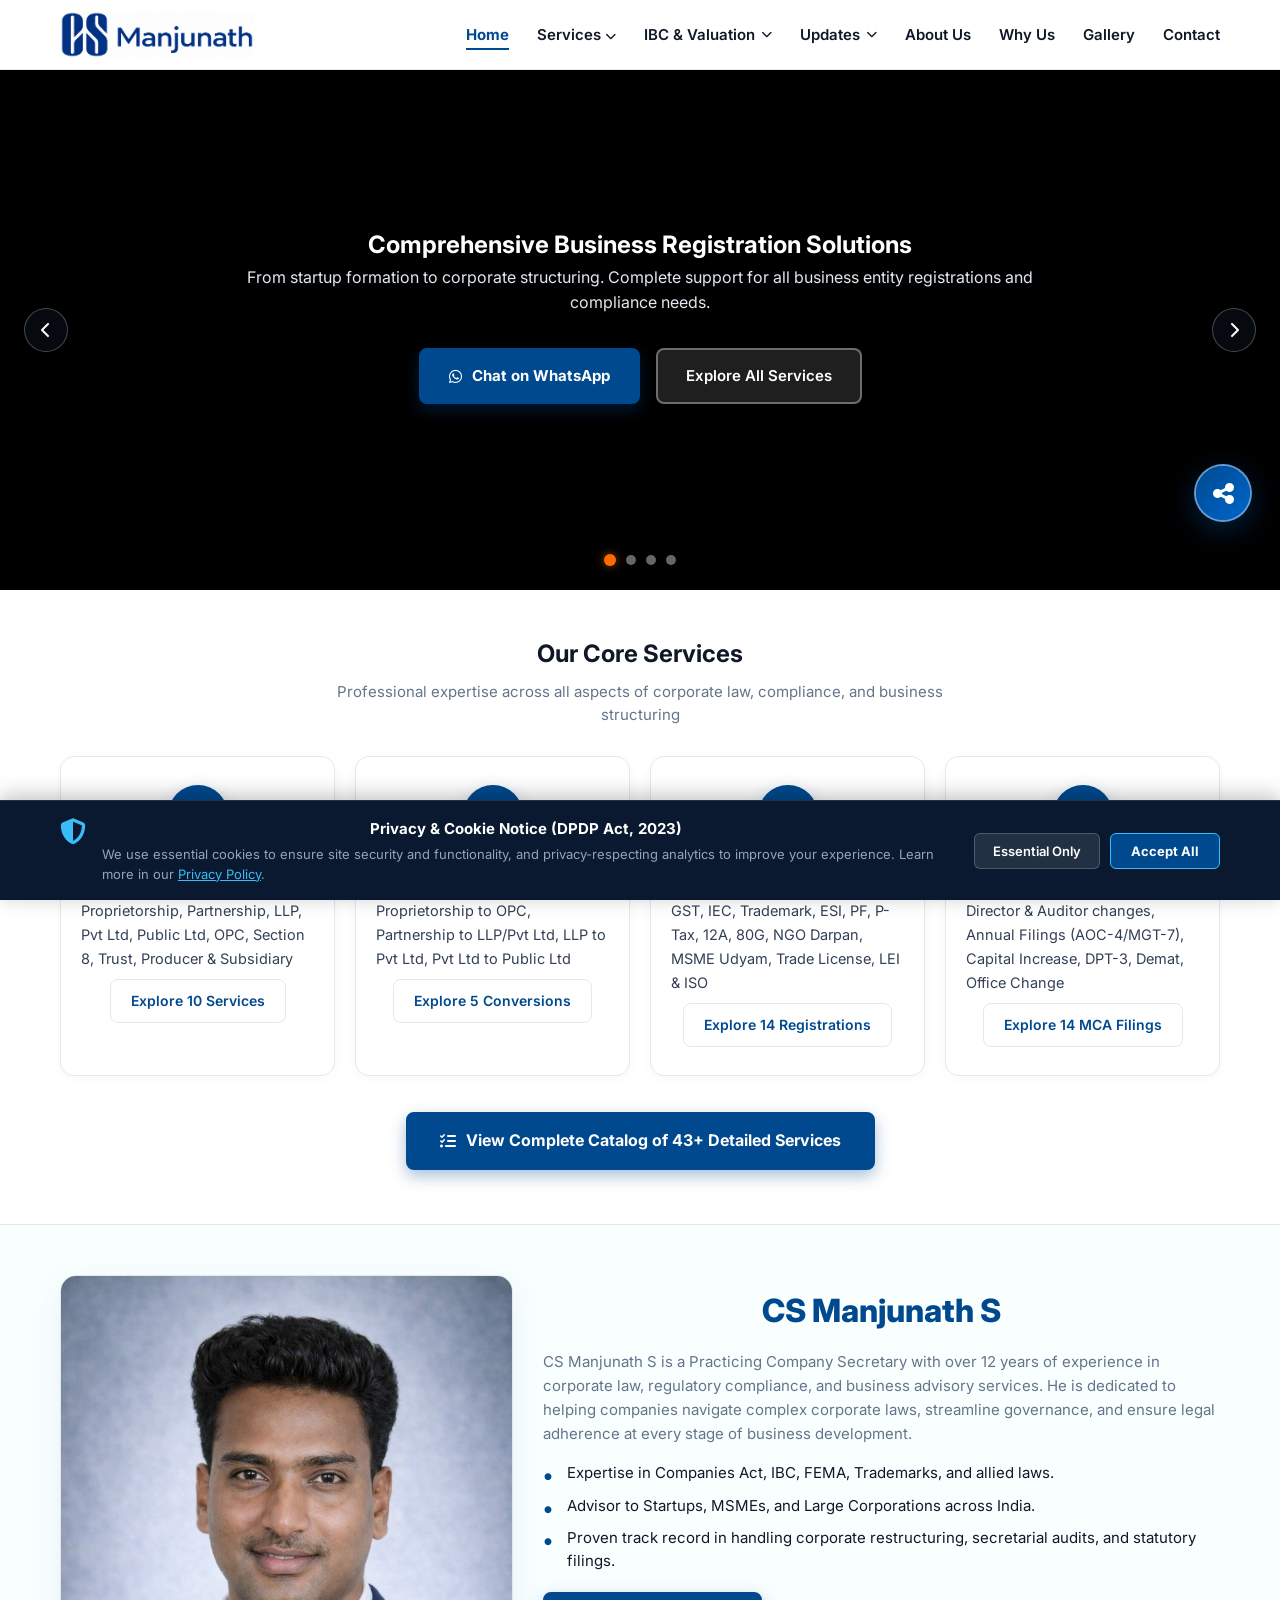
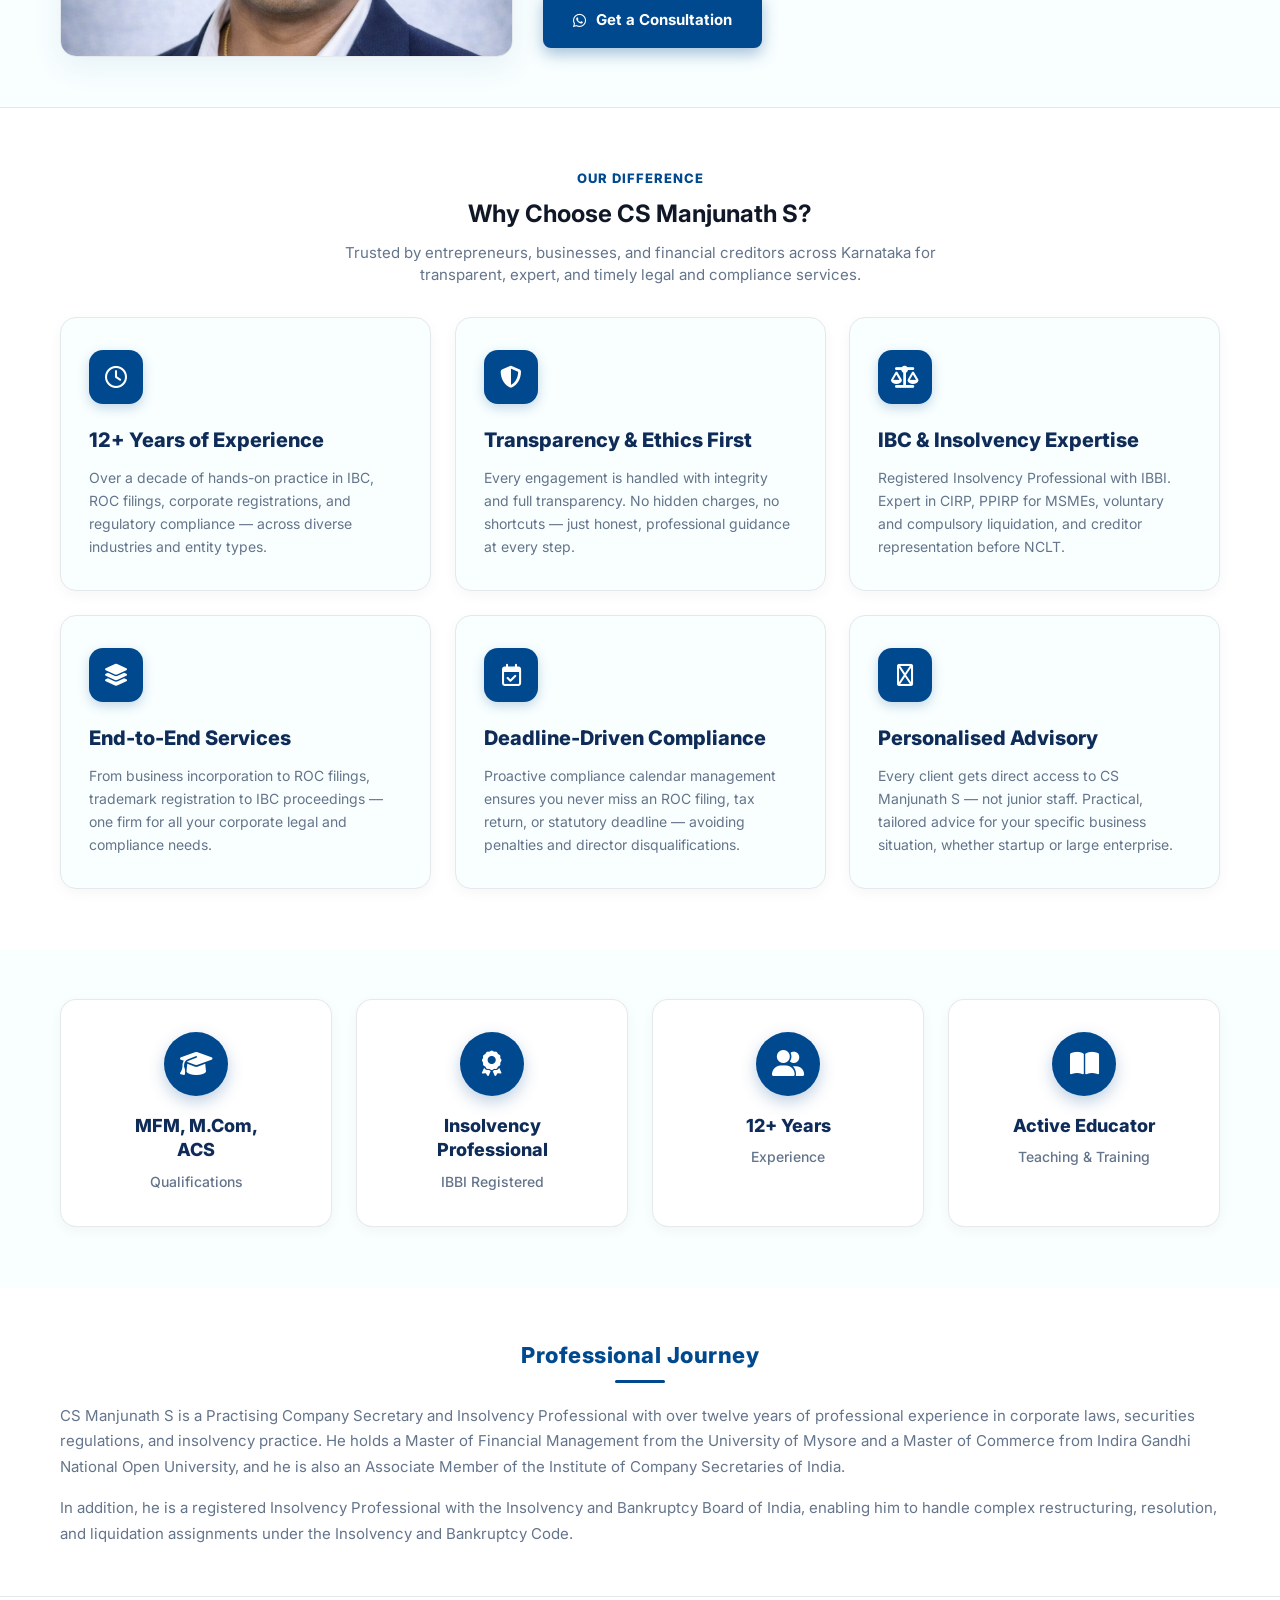
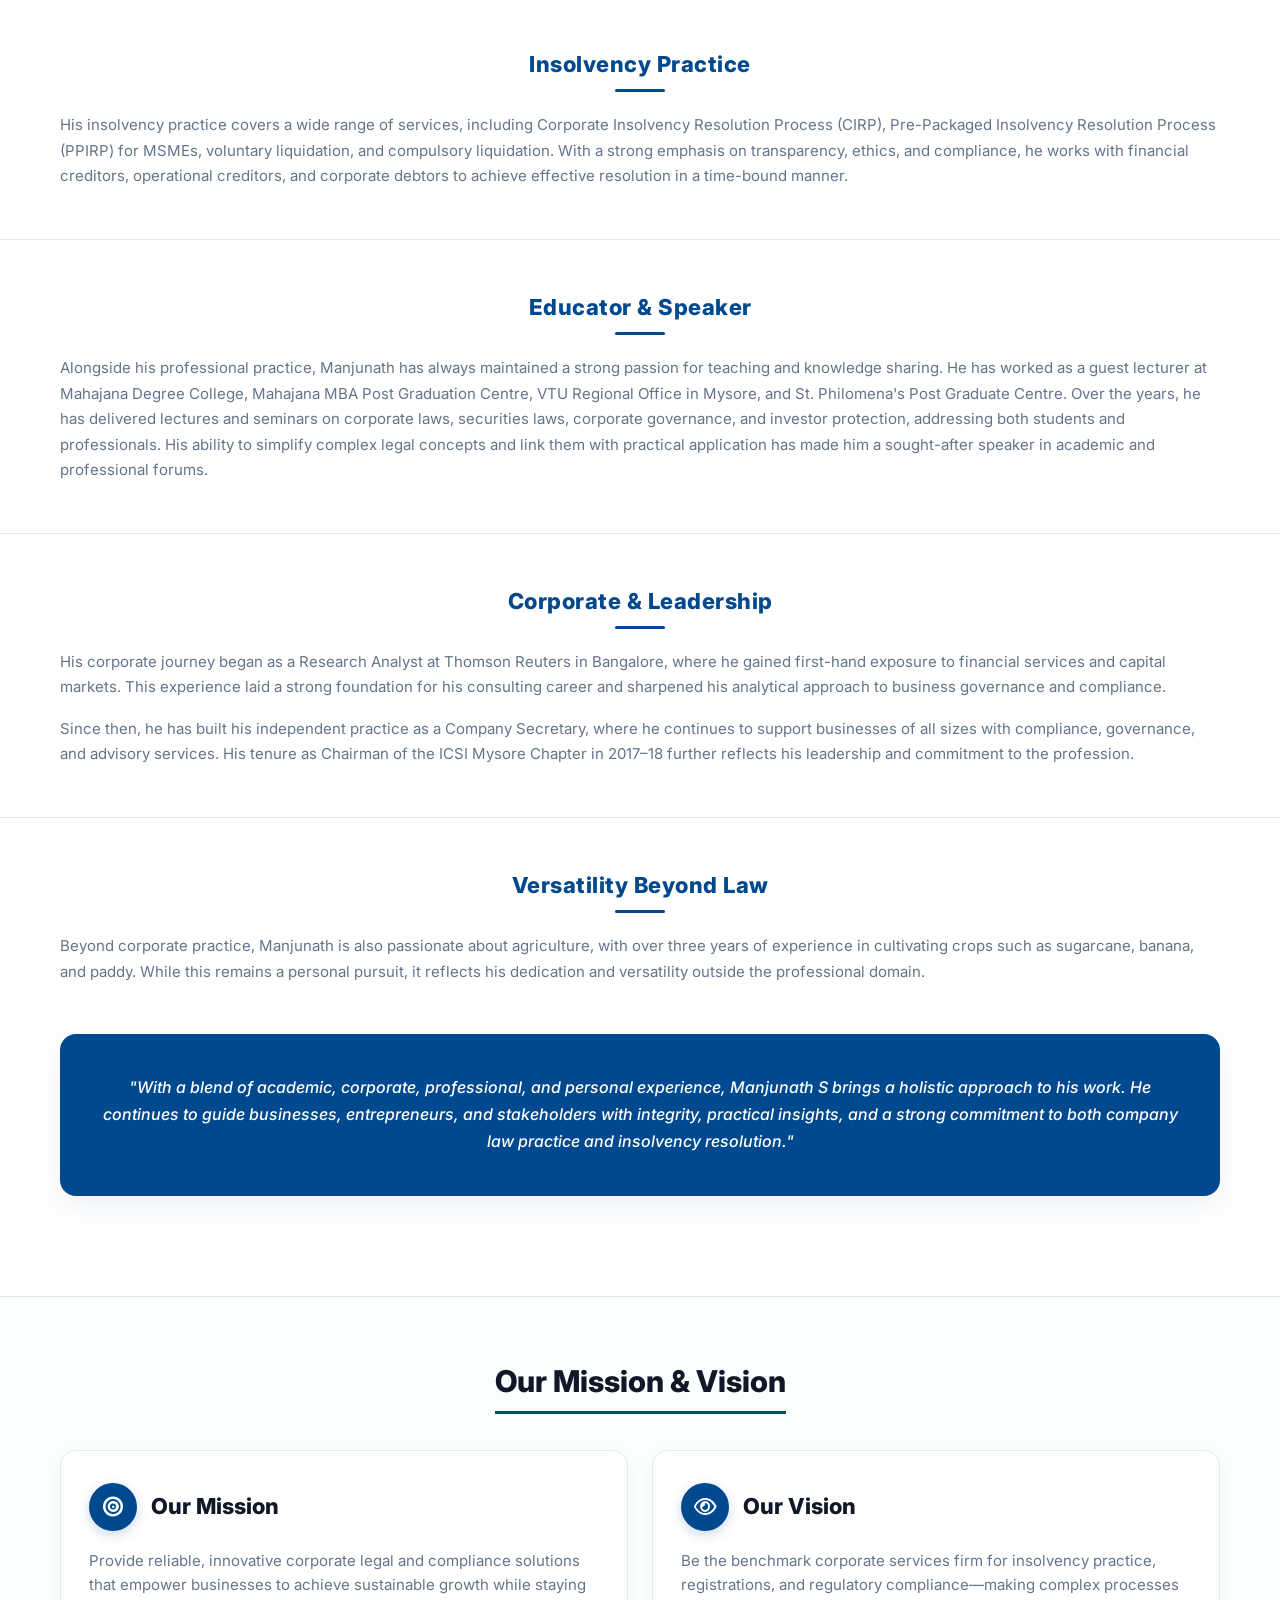
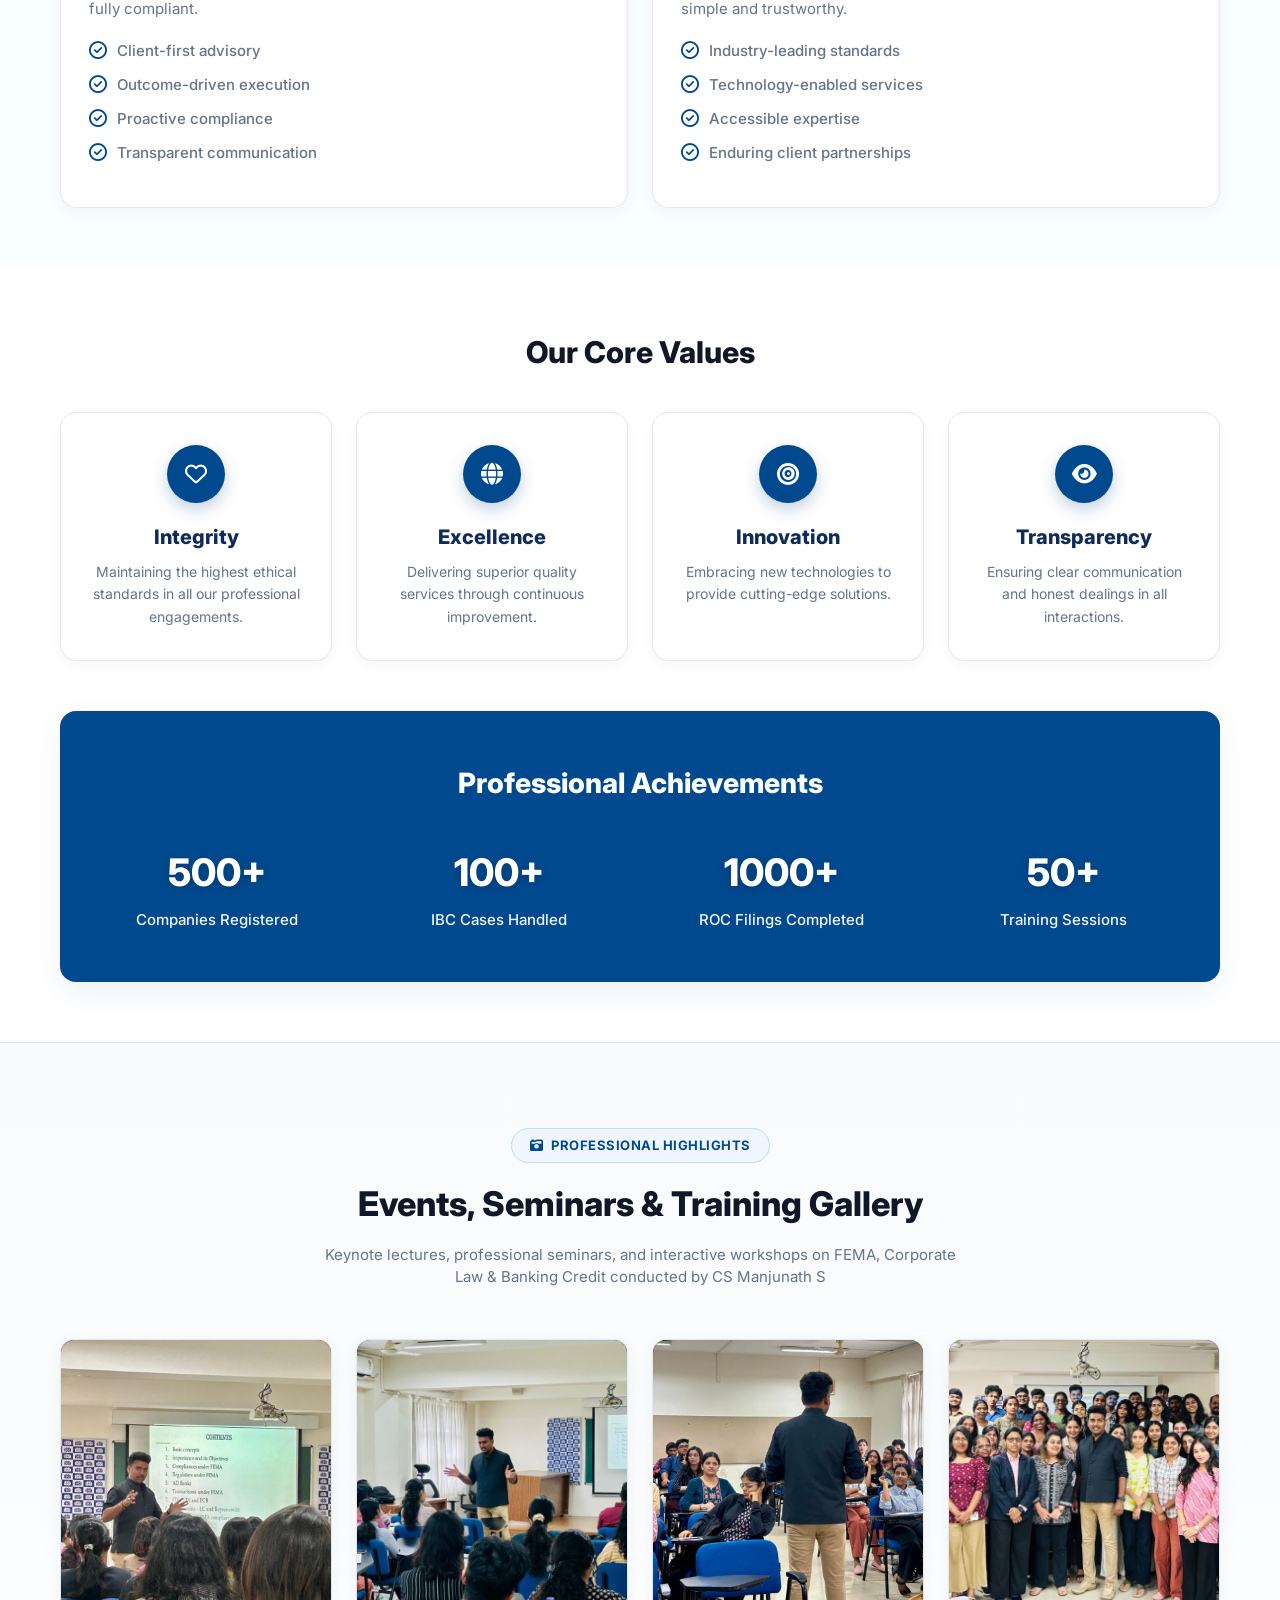
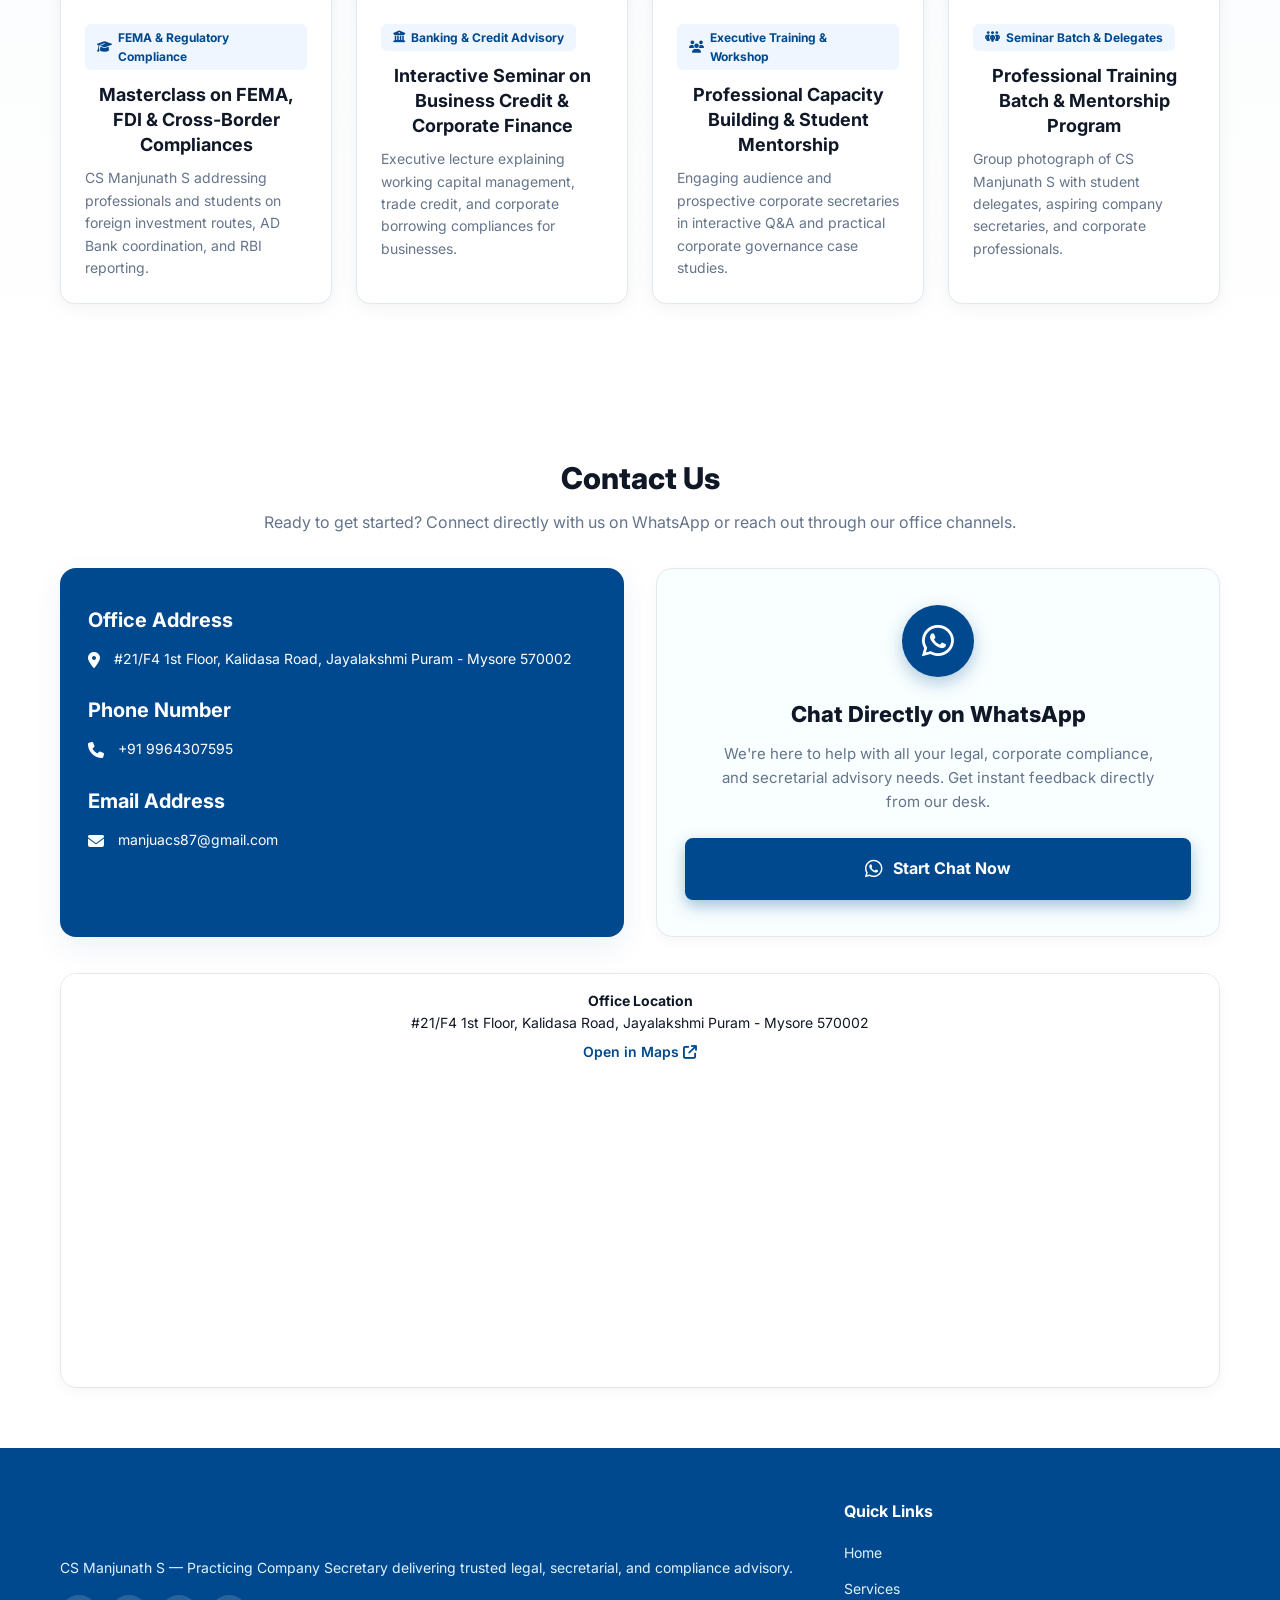
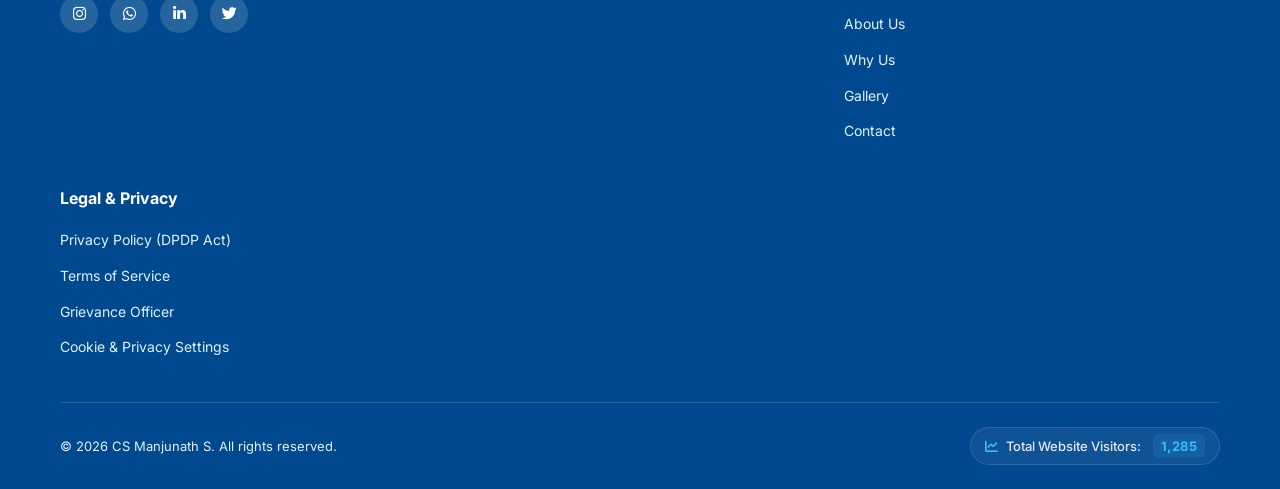
==== commit 9711bcc8: "Add group seminar photo to Events Gallery and update responsive grid" ====
--- a/index.html
+++ b/index.html
@@ -757,6 +757,22 @@
                     </div>
                 </div>
 
+                <!-- Event Photo 4: Batch & Participant Group Photo -->
+                <div class="gallery-card" onclick="openGalleryLightbox(3)">
+                    <div class="gallery-img-container">
+                        <img src="event_gallery_4.jpg" alt="CS Manjunath S with participants, students and professionals at the seminar" class="gallery-img">
+                        <div class="gallery-overlay">
+                            <span class="gallery-zoom-icon"><i class="fa-solid fa-expand"></i></span>
+                            <span class="gallery-view-text">Click to Enlarge</span>
+                        </div>
+                    </div>
+                    <div class="gallery-card-content">
+                        <span class="event-tag"><i class="fa-solid fa-people-group"></i> Seminar Batch & Delegates</span>
+                        <h4>Professional Training Batch & Mentorship Program</h4>
+                        <p>Group photograph of CS Manjunath S with student delegates, aspiring company secretaries, and corporate professionals.</p>
+                    </div>
+                </div>
+
             </div>
         </div>
     </section>
--- a/style.css
+++ b/style.css
@@ -4051,8 +4051,8 @@
 
 .events-gallery-grid {
     display: grid;
-    grid-template-columns: repeat(3, 1fr);
-    gap: 30px;
+    grid-template-columns: repeat(4, 1fr);
+    gap: 24px;
 }
 
 .gallery-card {
@@ -4307,7 +4307,7 @@
     line-height: 1.6;
 }
 
-@media (max-width: 992px) {
+@media (max-width: 1200px) {
     .events-gallery-grid {
         grid-template-columns: repeat(2, 1fr);
     }
